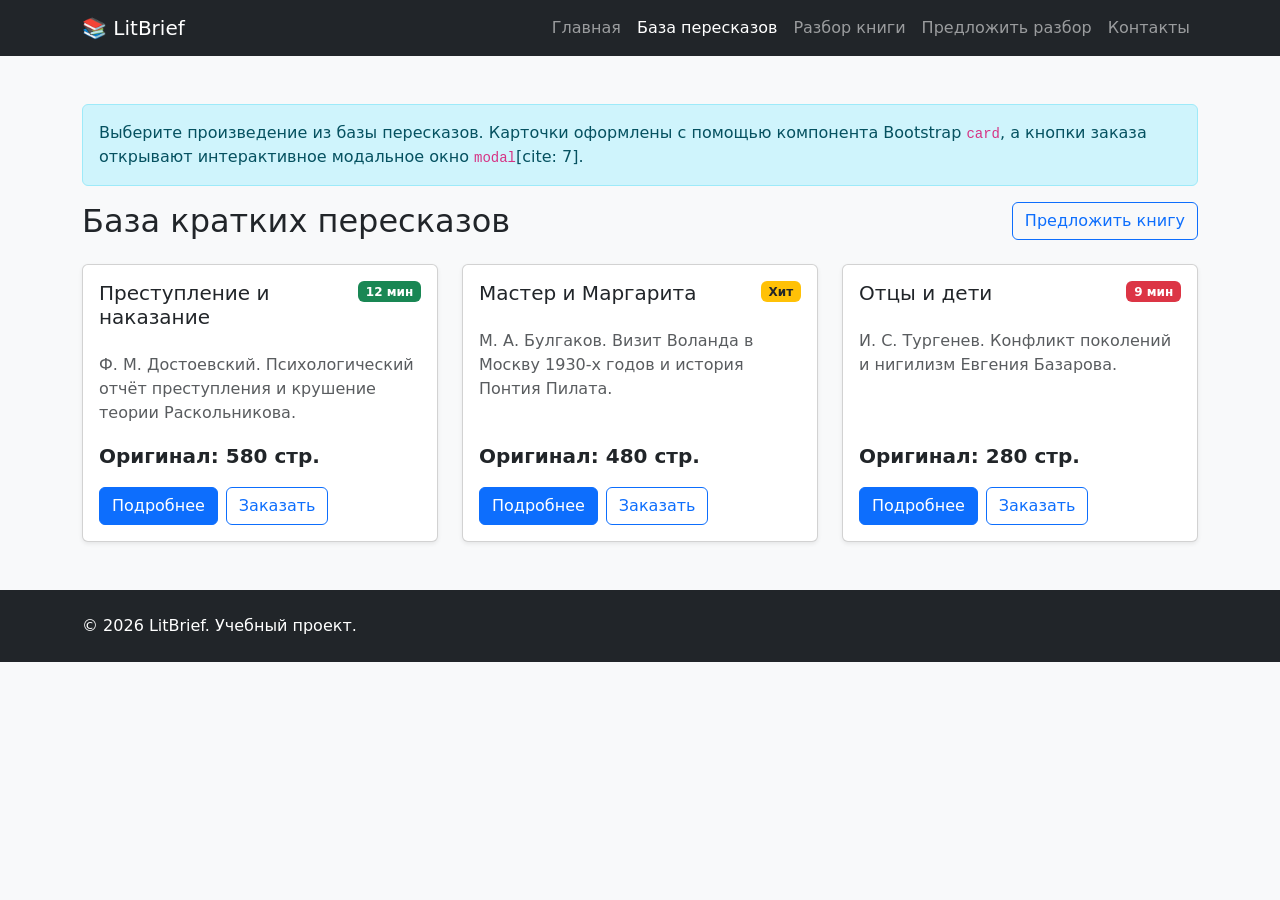
==== catalog.html @ c7c922cd "feat: add catalog modals, interactive book switcher and expand product page" ====
<!DOCTYPE html>
<html lang="ru">
<head>
  <meta charset="UTF-8">
  <meta name="viewport" content="width=device-width, initial-scale=1.0">
  <title>База пересказов — LitBrief</title>
  <link
    href="https://cdn.jsdelivr.net/npm/bootstrap@5.3.3/dist/css/bootstrap.min.css"
    rel="stylesheet"
  >
  <link rel="stylesheet" href="css/custom.css">
  <script src="js/main.js" defer></script>
</head>
<body class="bg-light">

  <!-- Единая навигация -->
  <nav class="navbar navbar-expand-lg navbar-dark bg-dark">
    <div class="container">
      <a class="navbar-brand" href="index.html">📚 LitBrief</a>
      <button
        class="navbar-toggler"
        type="button"
        data-bs-toggle="collapse"
        data-bs-target="#mainNavbar"
        aria-controls="mainNavbar"
        aria-expanded="false"
        aria-label="Переключить навигацию"
      >
        <span class="navbar-toggler-icon"></span>
      </button>
      <div class="collapse navbar-collapse" id="mainNavbar">
        <ul class="navbar-nav ms-auto">
          <li class="nav-item"><a class="nav-link" href="index.html">Главная</a></li>
          <li class="nav-item"><a class="nav-link active" aria-current="page" href="catalog.html">База пересказов</a></li>
          <li class="nav-item"><a class="nav-link" href="product.html">Разбор книги</a></li>
          <li class="nav-item"><a class="nav-link" href="order.html">Предложить разбор</a></li>
          <li class="nav-item"><a class="nav-link" href="contacts.html">Контакты</a></li>
        </ul>
      </div>
    </div>
  </nav>

  <main class="container my-5">
    <div class="alert alert-info" role="alert">
      Выберите произведение из базы пересказов. Карточки оформлены с помощью компонента Bootstrap <code>card</code>, а кнопки заказа открывают интерактивное модальное окно <code>modal</code>[cite: 7].
    </div>

    <div class="d-flex justify-content-between align-items-center mb-4">
      <h1 class="h2 mb-0">База кратких пересказов</h1>
      <a class="btn btn-outline-primary" href="order.html">Предложить книгу</a>
    </div>

    <!-- Сетка карточек каталога -->
    <div class="row g-4">
      <!-- Книга 1 -->
      <div class="col-12 col-md-6 col-lg-4">
        <div class="card h-100 shadow-sm">
          <div class="card-body d-flex flex-column">
            <div class="d-flex justify-content-between align-items-start mb-3">
              <h2 class="card-title h5">Преступление и наказание</h2>
              <span class="badge bg-success">12 мин</span>
            </div>
            <p class="card-text text-muted">
              Ф. М. Достоевский. Психологический отчёт преступления и крушение теории Раскольникова.
            </p>
            <p class="fw-bold fs-5 mt-auto">Оригинал: 580 стр.</p>
            <div class="d-flex gap-2">
              <a class="btn btn-primary" href="product.html">Подробнее</a>
              <button
                class="btn btn-outline-primary open-modal-btn"
                type="button"
                data-bs-toggle="modal"
                data-bs-target="#orderModal"
                data-book-title="Преступление и наказание"
              >
                Заказать
              </button>
            </div>
          </div>
        </div>
      </div>

      <!-- Книга 2 -->
      <div class="col-12 col-md-6 col-lg-4">
        <div class="card h-100 shadow-sm">
          <div class="card-body d-flex flex-column">
            <div class="d-flex justify-content-between align-items-start mb-3">
              <h2 class="card-title h5">Мастер и Маргарита</h2>
              <span class="badge bg-warning text-dark">Хит</span>
            </div>
            <p class="card-text text-muted">
              М. А. Булгаков. Визит Воланда в Москву 1930-х годов и история Понтия Пилата.
            </p>
            <p class="fw-bold fs-5 mt-auto">Оригинал: 480 стр.</p>
            <div class="d-flex gap-2">
              <a class="btn btn-primary" href="product.html">Подробнее</a>
              <button
                class="btn btn-outline-primary open-modal-btn"
                type="button"
                data-bs-toggle="modal"
                data-bs-target="#orderModal"
                data-book-title="Мастер и Маргарита"
              >
                Заказать
              </button>
            </div>
          </div>
        </div>
      </div>

      <!-- Книга 3 -->
      <div class="col-12 col-md-6 col-lg-4">
        <div class="card h-100 shadow-sm">
          <div class="card-body d-flex flex-column">
            <div class="d-flex justify-content-between align-items-start mb-3">
              <h2 class="card-title h5">Отцы и дети</h2>
              <span class="badge bg-danger">9 мин</span>
            </div>
            <p class="card-text text-muted">
              И. С. Тургенев. Конфликт поколений и нигилизм Евгения Базарова.
            </p>
            <p class="fw-bold fs-5 mt-auto">Оригинал: 280 стр.</p>
            <div class="d-flex gap-2">
              <a class="btn btn-primary" href="product.html">Подробнее</a>
              <button
                class="btn btn-outline-primary open-modal-btn"
                type="button"
                data-bs-toggle="modal"
                data-bs-target="#orderModal"
                data-book-title="Отцы и дети"
              >
                Заказать
              </button>
            </div>
          </div>
        </div>
      </div>
    </div>
  </main>

  <!-- Интерактивное модальное окно (Bootstrap Component: modal)[cite: 7] -->
  <div
    class="modal fade"
    id="orderModal"
    tabindex="-1"
    aria-labelledby="orderModalLabel"
    aria-hidden="true"
  >
    <div class="modal-dialog">
      <div class="modal-content">
        <div class="modal-header">
          <h2 class="modal-title h5" id="orderModalLabel">
            Быстрая заявка на разбор
          </h2>
          <button
            type="button"
            class="btn-close"
            data-bs-dismiss="modal"
            aria-label="Закрыть"
          ></button>
        </div>
        <div class="modal-body">
          <p class="text-muted">
            Оставьте данные, и мы вышлем полный аналитический конспект по книге: <strong id="modal-book-name">произведение</strong>.
          </p>
          <form>
            <div class="mb-3">
              <label for="modal-name" class="form-label">Ваше имя *</label>
              <input id="modal-name" type="text" class="form-control" required>
            </div>
            <div class="mb-3">
              <label for="modal-phone" class="form-label">Телефон *</label>
              <input id="modal-phone" type="tel" class="form-control" placeholder="+7 (...)" required>
            </div>
            <div class="form-check mb-3">
              <input id="modal-agree" class="form-check-input" type="checkbox" required>
              <label class="form-check-label" for="modal-agree">
                Согласен на обработку персональных данных
              </label>
            </div>
          </form>
        </div>
        <div class="modal-footer">
          <button type="button" class="btn btn-secondary" data-bs-dismiss="modal">
            Закрыть
          </button>
          <button type="button" class="btn btn-primary" data-bs-dismiss="modal">
            Отправить заявку
          </button>
        </div>
      </div>
    </div>
  </div>

  <footer class="bg-dark text-white py-4 mt-5">
    <div class="container">
      <p class="mb-0">&copy; 2026 LitBrief. Учебный проект.</p>
    </div>
  </footer>

  <script src="https://cdn.jsdelivr.net/npm/bootstrap@5.3.3/dist/js/bootstrap.bundle.min.js"></script>
</body>
</html>
---- css/custom.css ----
html {
  scroll-behavior: smooth;
}

body {
  min-height: 100vh;
}

.placeholder-box {
  min-height: 240px;
}

.placeholder-image {
  min-height: 320px;
}

.card-img-top {
  height: 180px;
  object-fit: cover;
}

/* Доступность (Accessibility): чёткий видимый фокус с клавиатуры */
a:focus-visible,
button:focus-visible,
input:focus-visible,
select:focus-visible,
textarea:focus-visible {
  outline: 3px solid #0d6efd !important;
  outline-offset: 2px !important;
}

/* Адаптивность для мобильных экранов (360–430px) */
@media (max-width: 575.98px) {
  .placeholder-image {
    min-height: 200px;
  }

  .card-body .d-flex.gap-2 {
    flex-direction: column;
  }

  .card-body .btn {
    width: 100%;
  }
}
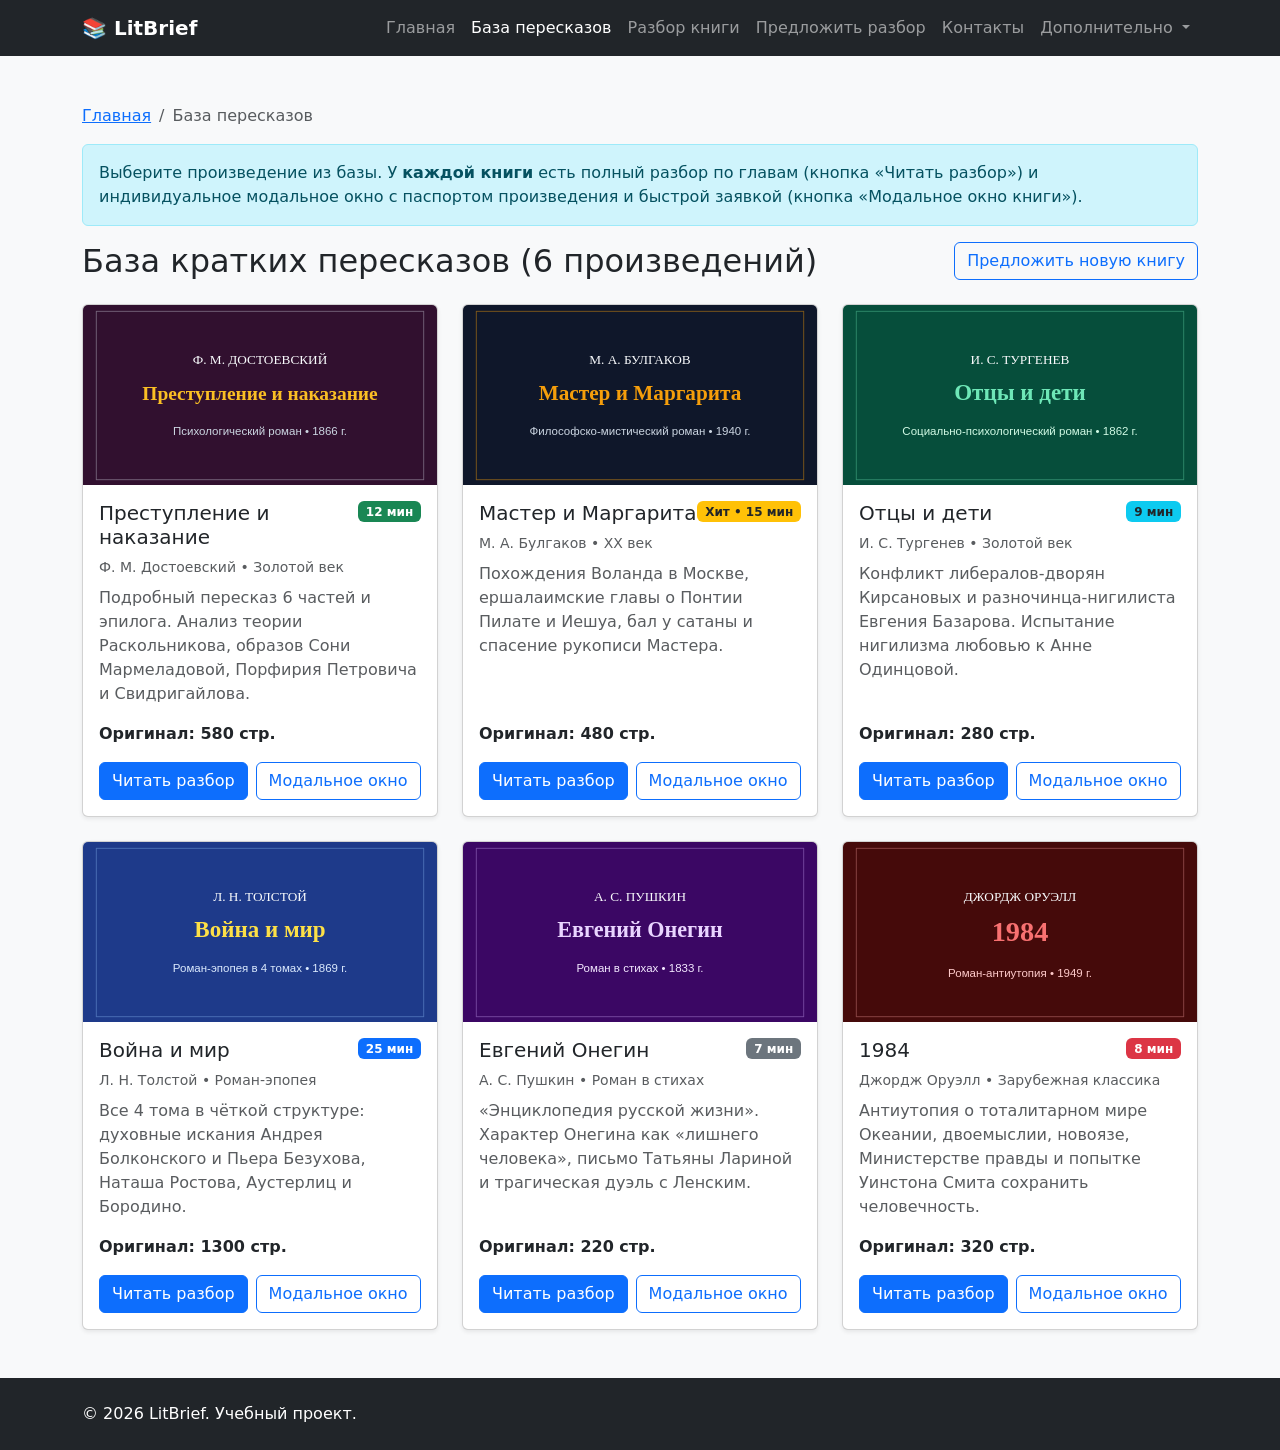
==== commit c9ed8d5e: "feat: add all 6 books, cover images, individual modals and fix GitHub Pages link" ====
--- a/catalog.html
+++ b/catalog.html
@@ -3,29 +3,19 @@
 <head>
   <meta charset="UTF-8">
   <meta name="viewport" content="width=device-width, initial-scale=1.0">
+  <meta name="description" content="Полный каталог кратких пересказов классической литературы с обложками, фильтрами и модальными окнами.">
   <title>База пересказов — LitBrief</title>
-  <link
-    href="https://cdn.jsdelivr.net/npm/bootstrap@5.3.3/dist/css/bootstrap.min.css"
-    rel="stylesheet"
-  >
+  <link href="https://cdn.jsdelivr.net/npm/bootstrap@5.3.3/dist/css/bootstrap.min.css" rel="stylesheet">
   <link rel="stylesheet" href="css/custom.css">
   <script src="js/main.js" defer></script>
 </head>
-<body class="bg-light">
+<body class="bg-light d-flex flex-column min-vh-100">
 
   <!-- Единая навигация -->
-  <nav class="navbar navbar-expand-lg navbar-dark bg-dark">
+  <nav class="navbar navbar-expand-lg navbar-dark bg-dark sticky-top" aria-label="Основная навигация">
     <div class="container">
-      <a class="navbar-brand" href="index.html">📚 LitBrief</a>
-      <button
-        class="navbar-toggler"
-        type="button"
-        data-bs-toggle="collapse"
-        data-bs-target="#mainNavbar"
-        aria-controls="mainNavbar"
-        aria-expanded="false"
-        aria-label="Переключить навигацию"
-      >
+      <a class="navbar-brand fw-bold" href="index.html">📚 LitBrief</a>
+      <button class="navbar-toggler" type="button" data-bs-toggle="collapse" data-bs-target="#mainNavbar" aria-controls="mainNavbar" aria-expanded="false" aria-label="Переключить навигацию">
         <span class="navbar-toggler-icon"></span>
       </button>
       <div class="collapse navbar-collapse" id="mainNavbar">
@@ -35,164 +25,425 @@
           <li class="nav-item"><a class="nav-link" href="product.html">Разбор книги</a></li>
           <li class="nav-item"><a class="nav-link" href="order.html">Предложить разбор</a></li>
           <li class="nav-item"><a class="nav-link" href="contacts.html">Контакты</a></li>
+          <li class="nav-item dropdown">
+            <a class="nav-link dropdown-toggle" href="#" role="button" data-bs-toggle="dropdown" aria-expanded="false">
+              Дополнительно
+            </a>
+            <ul class="dropdown-menu dropdown-menu-end">
+              <li><a class="dropdown-item" href="catalog.html">Все пересказы</a></li>
+              <li><a class="dropdown-item" href="order.html">Оформить заявку</a></li>
+              <li><a class="dropdown-item" href="index.html#popular">Популярное</a></li>
+            </ul>
+          </li>
         </ul>
       </div>
     </div>
   </nav>
 
-  <main class="container my-5">
+  <main class="container my-5 flex-grow-1">
+    <nav aria-label="Хлебные крошки">
+      <ol class="breadcrumb">
+        <li class="breadcrumb-item"><a href="index.html">Главная</a></li>
+        <li class="breadcrumb-item active" aria-current="page">База пересказов</li>
+      </ol>
+    </nav>
+
     <div class="alert alert-info" role="alert">
-      Выберите произведение из базы пересказов. Карточки оформлены с помощью компонента Bootstrap <code>card</code>, а кнопки заказа открывают интерактивное модальное окно <code>modal</code>[cite: 7].
-    </div>
-
-    <div class="d-flex justify-content-between align-items-center mb-4">
-      <h1 class="h2 mb-0">База кратких пересказов</h1>
-      <a class="btn btn-outline-primary" href="order.html">Предложить книгу</a>
-    </div>
-
-    <!-- Сетка карточек каталога -->
+      Выберите произведение из базы. У <strong>каждой книги</strong> есть полный разбор по главам (кнопка «Читать разбор») и индивидуальное модальное окно с паспортом произведения и быстрой заявкой (кнопка «Модальное окно книги»).
+    </div>
+
+    <div class="d-flex flex-wrap justify-content-between align-items-center mb-4 gap-2">
+      <h1 class="h2 mb-0">База кратких пересказов (6 произведений)</h1>
+      <a class="btn btn-outline-primary" href="order.html">Предложить новую книгу</a>
+    </div>
+
+    <!-- Сетка из 6 полностью проработанных книг -->
     <div class="row g-4">
-      <!-- Книга 1 -->
-      <div class="col-12 col-md-6 col-lg-4">
-        <div class="card h-100 shadow-sm">
-          <div class="card-body d-flex flex-column">
-            <div class="d-flex justify-content-between align-items-start mb-3">
-              <h2 class="card-title h5">Преступление и наказание</h2>
+
+      <!-- Книга 1: Достоевский -->
+      <div class="col-12 col-md-6 col-lg-4">
+        <article class="card h-100 shadow-sm">
+          <img
+            src="data:image/svg+xml;utf8,<svg xmlns='http://www.w3.org/2000/svg' width='400' height='220' viewBox='0 0 400 220'><rect width='400' height='220' fill='%2331102f'/><rect x='15' y='15' width='370' height='190' fill='none' stroke='%23e2e8f0' stroke-opacity='0.4'/><text x='200' y='75' font-family='Georgia, serif' font-size='15' fill='%23f8fafc' text-anchor='middle'>Ф. М. ДОСТОЕВСКИЙ</text><text x='200' y='115' font-family='Georgia, serif' font-size='22' font-weight='bold' fill='%23fbbf24' text-anchor='middle'>Преступление и наказание</text><text x='200' y='155' font-family='Arial, sans-serif' font-size='13' fill='%23cbd5e1' text-anchor='middle'>Психологический роман • 1866 г.</text></svg>"
+            class="card-img-top"
+            alt="Обложка Преступление и наказание"
+          >
+          <div class="card-body d-flex flex-column">
+            <div class="d-flex justify-content-between align-items-start mb-2">
+              <h2 class="card-title h5 mb-0">Преступление и наказание</h2>
               <span class="badge bg-success">12 мин</span>
             </div>
-            <p class="card-text text-muted">
-              Ф. М. Достоевский. Психологический отчёт преступления и крушение теории Раскольникова.
-            </p>
-            <p class="fw-bold fs-5 mt-auto">Оригинал: 580 стр.</p>
-            <div class="d-flex gap-2">
-              <a class="btn btn-primary" href="product.html">Подробнее</a>
-              <button
-                class="btn btn-outline-primary open-modal-btn"
-                type="button"
-                data-bs-toggle="modal"
-                data-bs-target="#orderModal"
-                data-book-title="Преступление и наказание"
-              >
-                Заказать
-              </button>
-            </div>
-          </div>
-        </div>
-      </div>
-
-      <!-- Книга 2 -->
-      <div class="col-12 col-md-6 col-lg-4">
-        <div class="card h-100 shadow-sm">
-          <div class="card-body d-flex flex-column">
-            <div class="d-flex justify-content-between align-items-start mb-3">
-              <h2 class="card-title h5">Мастер и Маргарита</h2>
-              <span class="badge bg-warning text-dark">Хит</span>
-            </div>
-            <p class="card-text text-muted">
-              М. А. Булгаков. Визит Воланда в Москву 1930-х годов и история Понтия Пилата.
-            </p>
-            <p class="fw-bold fs-5 mt-auto">Оригинал: 480 стр.</p>
-            <div class="d-flex gap-2">
-              <a class="btn btn-primary" href="product.html">Подробнее</a>
-              <button
-                class="btn btn-outline-primary open-modal-btn"
-                type="button"
-                data-bs-toggle="modal"
-                data-bs-target="#orderModal"
-                data-book-title="Мастер и Маргарита"
-              >
-                Заказать
-              </button>
-            </div>
-          </div>
-        </div>
-      </div>
-
-      <!-- Книга 3 -->
-      <div class="col-12 col-md-6 col-lg-4">
-        <div class="card h-100 shadow-sm">
-          <div class="card-body d-flex flex-column">
-            <div class="d-flex justify-content-between align-items-start mb-3">
-              <h2 class="card-title h5">Отцы и дети</h2>
-              <span class="badge bg-danger">9 мин</span>
-            </div>
-            <p class="card-text text-muted">
-              И. С. Тургенев. Конфликт поколений и нигилизм Евгения Базарова.
-            </p>
-            <p class="fw-bold fs-5 mt-auto">Оригинал: 280 стр.</p>
-            <div class="d-flex gap-2">
-              <a class="btn btn-primary" href="product.html">Подробнее</a>
-              <button
-                class="btn btn-outline-primary open-modal-btn"
-                type="button"
-                data-bs-toggle="modal"
-                data-bs-target="#orderModal"
-                data-book-title="Отцы и дети"
-              >
-                Заказать
-              </button>
-            </div>
-          </div>
-        </div>
-      </div>
+            <p class="text-muted small mb-2">Ф. М. Достоевский • Золотой век</p>
+            <p class="card-text text-muted">
+              Подробный пересказ 6 частей и эпилога. Анализ теории Раскольникова, образов Сони Мармеладовой, Порфирия Петровича и Свидригайлова.
+            </p>
+            <p class="fw-bold fs-6 mt-auto">Оригинал: 580 стр.</p>
+            <div class="d-flex gap-2">
+              <a class="btn btn-primary" href="product.html?book=dostoevsky">Читать разбор</a>
+              <button class="btn btn-outline-primary" type="button" data-bs-toggle="modal" data-bs-target="#bookModal1">
+                Модальное окно
+              </button>
+            </div>
+          </div>
+        </article>
+      </div>
+
+      <!-- Книга 2: Булгаков -->
+      <div class="col-12 col-md-6 col-lg-4">
+        <article class="card h-100 shadow-sm">
+          <img
+            src="data:image/svg+xml;utf8,<svg xmlns='http://www.w3.org/2000/svg' width='400' height='220' viewBox='0 0 400 220'><rect width='400' height='220' fill='%230f172a'/><rect x='15' y='15' width='370' height='190' fill='none' stroke='%23f59e0b' stroke-opacity='0.5'/><text x='200' y='75' font-family='Georgia, serif' font-size='15' fill='%23f8fafc' text-anchor='middle'>М. А. БУЛГАКОВ</text><text x='200' y='115' font-family='Georgia, serif' font-size='24' font-weight='bold' fill='%23f59e0b' text-anchor='middle'>Мастер и Маргарита</text><text x='200' y='155' font-family='Arial, sans-serif' font-size='13' fill='%23cbd5e1' text-anchor='middle'>Философско-мистический роман • 1940 г.</text></svg>"
+            class="card-img-top"
+            alt="Обложка Мастер и Маргарита"
+          >
+          <div class="card-body d-flex flex-column">
+            <div class="d-flex justify-content-between align-items-start mb-2">
+              <h2 class="card-title h5 mb-0">Мастер и Маргарита</h2>
+              <span class="badge bg-warning text-dark">Хит • 15 мин</span>
+            </div>
+            <p class="text-muted small mb-2">М. А. Булгаков • XX век</p>
+            <p class="card-text text-muted">
+              Похождения Воланда в Москве, ершалаимские главы о Понтии Пилате и Иешуа, бал у сатаны и спасение рукописи Мастера.
+            </p>
+            <p class="fw-bold fs-6 mt-auto">Оригинал: 480 стр.</p>
+            <div class="d-flex gap-2">
+              <a class="btn btn-primary" href="product.html?book=bulgakov">Читать разбор</a>
+              <button class="btn btn-outline-primary" type="button" data-bs-toggle="modal" data-bs-target="#bookModal2">
+                Модальное окно
+              </button>
+            </div>
+          </div>
+        </article>
+      </div>
+
+      <!-- Книга 3: Тургенев -->
+      <div class="col-12 col-md-6 col-lg-4">
+        <article class="card h-100 shadow-sm">
+          <img
+            src="data:image/svg+xml;utf8,<svg xmlns='http://www.w3.org/2000/svg' width='400' height='220' viewBox='0 0 400 220'><rect width='400' height='220' fill='%23064e3b'/><rect x='15' y='15' width='370' height='190' fill='none' stroke='%236ee7b7' stroke-opacity='0.4'/><text x='200' y='75' font-family='Georgia, serif' font-size='15' fill='%23f8fafc' text-anchor='middle'>И. С. ТУРГЕНЕВ</text><text x='200' y='115' font-family='Georgia, serif' font-size='26' font-weight='bold' fill='%236ee7b7' text-anchor='middle'>Отцы и дети</text><text x='200' y='155' font-family='Arial, sans-serif' font-size='13' fill='%23d1fae5' text-anchor='middle'>Социально-психологический роман • 1862 г.</text></svg>"
+            class="card-img-top"
+            alt="Обложка Отцы и дети"
+          >
+          <div class="card-body d-flex flex-column">
+            <div class="d-flex justify-content-between align-items-start mb-2">
+              <h2 class="card-title h5 mb-0">Отцы и дети</h2>
+              <span class="badge bg-info text-dark">9 мин</span>
+            </div>
+            <p class="text-muted small mb-2">И. С. Тургенев • Золотой век</p>
+            <p class="card-text text-muted">
+              Конфликт либералов-дворян Кирсановых и разночинца-нигилиста Евгения Базарова. Испытание нигилизма любовью к Анне Одинцовой.
+            </p>
+            <p class="fw-bold fs-6 mt-auto">Оригинал: 280 стр.</p>
+            <div class="d-flex gap-2">
+              <a class="btn btn-primary" href="product.html?book=turgenev">Читать разбор</a>
+              <button class="btn btn-outline-primary" type="button" data-bs-toggle="modal" data-bs-target="#bookModal3">
+                Модальное окно
+              </button>
+            </div>
+          </div>
+        </article>
+      </div>
+
+      <!-- Книга 4: Толстой -->
+      <div class="col-12 col-md-6 col-lg-4">
+        <article class="card h-100 shadow-sm">
+          <img
+            src="data:image/svg+xml;utf8,<svg xmlns='http://www.w3.org/2000/svg' width='400' height='220' viewBox='0 0 400 220'><rect width='400' height='220' fill='%231e3a8a'/><rect x='15' y='15' width='370' height='190' fill='none' stroke='%2393c5fd' stroke-opacity='0.4'/><text x='200' y='75' font-family='Georgia, serif' font-size='15' fill='%23f8fafc' text-anchor='middle'>Л. Н. ТОЛСТОЙ</text><text x='200' y='115' font-family='Georgia, serif' font-size='26' font-weight='bold' fill='%23fde047' text-anchor='middle'>Война и мир</text><text x='200' y='155' font-family='Arial, sans-serif' font-size='13' fill='%23dbeafe' text-anchor='middle'>Роман-эпопея в 4 томах • 1869 г.</text></svg>"
+            class="card-img-top"
+            alt="Обложка Война и мир"
+          >
+          <div class="card-body d-flex flex-column">
+            <div class="d-flex justify-content-between align-items-start mb-2">
+              <h2 class="card-title h5 mb-0">Война и мир</h2>
+              <span class="badge bg-primary">25 мин</span>
+            </div>
+            <p class="text-muted small mb-2">Л. Н. Толстой • Роман-эпопея</p>
+            <p class="card-text text-muted">
+              Все 4 тома в чёткой структуре: духовные искания Андрея Болконского и Пьера Безухова, Наташа Ростова, Аустерлиц и Бородино.
+            </p>
+            <p class="fw-bold fs-6 mt-auto">Оригинал: 1300 стр.</p>
+            <div class="d-flex gap-2">
+              <a class="btn btn-primary" href="product.html?book=tolstoy">Читать разбор</a>
+              <button class="btn btn-outline-primary" type="button" data-bs-toggle="modal" data-bs-target="#bookModal4">
+                Модальное окно
+              </button>
+            </div>
+          </div>
+        </article>
+      </div>
+
+      <!-- Книга 5: Пушкин -->
+      <div class="col-12 col-md-6 col-lg-4">
+        <article class="card h-100 shadow-sm">
+          <img
+            src="data:image/svg+xml;utf8,<svg xmlns='http://www.w3.org/2000/svg' width='400' height='220' viewBox='0 0 400 220'><rect width='400' height='220' fill='%233b0764'/><rect x='15' y='15' width='370' height='190' fill='none' stroke='%23d8b4fe' stroke-opacity='0.4'/><text x='200' y='75' font-family='Georgia, serif' font-size='15' fill='%23f8fafc' text-anchor='middle'>А. С. ПУШКИН</text><text x='200' y='115' font-family='Georgia, serif' font-size='25' font-weight='bold' fill='%23e9d5ff' text-anchor='middle'>Евгений Онегин</text><text x='200' y='155' font-family='Arial, sans-serif' font-size='13' fill='%23f3e8ff' text-anchor='middle'>Роман в стихах • 1833 г.</text></svg>"
+            class="card-img-top"
+            alt="Обложка Евгений Онегин"
+          >
+          <div class="card-body d-flex flex-column">
+            <div class="d-flex justify-content-between align-items-start mb-2">
+              <h2 class="card-title h5 mb-0">Евгений Онегин</h2>
+              <span class="badge bg-secondary">7 мин</span>
+            </div>
+            <p class="text-muted small mb-2">А. С. Пушкин • Роман в стихах</p>
+            <p class="card-text text-muted">
+              «Энциклопедия русской жизни». Характер Онегина как «лишнего человека», письмо Татьяны Лариной и трагическая дуэль с Ленским.
+            </p>
+            <p class="fw-bold fs-6 mt-auto">Оригинал: 220 стр.</p>
+            <div class="d-flex gap-2">
+              <a class="btn btn-primary" href="product.html?book=pushkin">Читать разбор</a>
+              <button class="btn btn-outline-primary" type="button" data-bs-toggle="modal" data-bs-target="#bookModal5">
+                Модальное окно
+              </button>
+            </div>
+          </div>
+        </article>
+      </div>
+
+      <!-- Книга 6: Оруэлл -->
+      <div class="col-12 col-md-6 col-lg-4">
+        <article class="card h-100 shadow-sm">
+          <img
+            src="data:image/svg+xml;utf8,<svg xmlns='http://www.w3.org/2000/svg' width='400' height='220' viewBox='0 0 400 220'><rect width='400' height='220' fill='%23450a0a'/><rect x='15' y='15' width='370' height='190' fill='none' stroke='%23fca5a5' stroke-opacity='0.4'/><text x='200' y='75' font-family='Georgia, serif' font-size='15' fill='%23f8fafc' text-anchor='middle'>ДЖОРДЖ ОРУЭЛЛ</text><text x='200' y='120' font-family='Georgia, serif' font-size='32' font-weight='bold' fill='%23f87171' text-anchor='middle'>1984</text><text x='200' y='160' font-family='Arial, sans-serif' font-size='13' fill='%23fecaca' text-anchor='middle'>Роман-антиутопия • 1949 г.</text></svg>"
+            class="card-img-top"
+            alt="Обложка 1984"
+          >
+          <div class="card-body d-flex flex-column">
+            <div class="d-flex justify-content-between align-items-start mb-2">
+              <h2 class="card-title h5 mb-0">1984</h2>
+              <span class="badge bg-danger">8 мин</span>
+            </div>
+            <p class="text-muted small mb-2">Джордж Оруэлл • Зарубежная классика</p>
+            <p class="card-text text-muted">
+              Антиутопия о тоталитарном мире Океании, двоемыслии, новоязе, Министерстве правды и попытке Уинстона Смита сохранить человечность.
+            </p>
+            <p class="fw-bold fs-6 mt-auto">Оригинал: 320 стр.</p>
+            <div class="d-flex gap-2">
+              <a class="btn btn-primary" href="product.html?book=orwell">Читать разбор</a>
+              <button class="btn btn-outline-primary" type="button" data-bs-toggle="modal" data-bs-target="#bookModal6">
+                Модальное окно
+              </button>
+            </div>
+          </div>
+        </article>
+      </div>
+
     </div>
   </main>
 
-  <!-- Интерактивное модальное окно (Bootstrap Component: modal)[cite: 7] -->
-  <div
-    class="modal fade"
-    id="orderModal"
-    tabindex="-1"
-    aria-labelledby="orderModalLabel"
-    aria-hidden="true"
-  >
-    <div class="modal-dialog">
-      <div class="modal-content">
-        <div class="modal-header">
-          <h2 class="modal-title h5" id="orderModalLabel">
-            Быстрая заявка на разбор
-          </h2>
-          <button
-            type="button"
-            class="btn-close"
-            data-bs-dismiss="modal"
-            aria-label="Закрыть"
-          ></button>
-        </div>
-        <div class="modal-body">
-          <p class="text-muted">
-            Оставьте данные, и мы вышлем полный аналитический конспект по книге: <strong id="modal-book-name">произведение</strong>.
-          </p>
-          <form>
-            <div class="mb-3">
-              <label for="modal-name" class="form-label">Ваше имя *</label>
-              <input id="modal-name" type="text" class="form-control" required>
-            </div>
-            <div class="mb-3">
-              <label for="modal-phone" class="form-label">Телефон *</label>
-              <input id="modal-phone" type="tel" class="form-control" placeholder="+7 (...)" required>
-            </div>
-            <div class="form-check mb-3">
-              <input id="modal-agree" class="form-check-input" type="checkbox" required>
-              <label class="form-check-label" for="modal-agree">
-                Согласен на обработку персональных данных
-              </label>
-            </div>
-          </form>
-        </div>
-        <div class="modal-footer">
-          <button type="button" class="btn btn-secondary" data-bs-dismiss="modal">
-            Закрыть
-          </button>
-          <button type="button" class="btn btn-primary" data-bs-dismiss="modal">
-            Отправить заявку
-          </button>
-        </div>
-      </div>
-    </div>
-  </div>
-
-  <footer class="bg-dark text-white py-4 mt-5">
+  <!-- ИНДИВИДУАЛЬНЫЕ МОДАЛЬНЫЕ ОКНА ДЛЯ КАЖДОЙ ИЗ 6 КНИГ -->
+
+  <!-- Модальное окно Книги 1: Преступление и наказание -->
+  <div class="modal fade" id="bookModal1" tabindex="-1" aria-labelledby="bookModal1Label" aria-hidden="true">
+    <div class="modal-dialog modal-lg">
+      <div class="modal-content">
+        <div class="modal-header bg-dark text-white">
+          <h2 class="modal-title h5" id="bookModal1Label">📕 Преступление и наказание — Модальная карточка книги</h2>
+          <button type="button" class="btn-close btn-close-white" data-bs-dismiss="modal" aria-label="Закрыть"></button>
+        </div>
+        <div class="modal-body">
+          <p><strong>Автор:</strong> Ф. М. Достоевский (1866 г.) | <strong>Время чтения брифа:</strong> 12 минут</p>
+          <p><strong>Сюжет и проблематика:</strong> Бывший студент Родион Раскольников совершает двойное убийство ради проверки собственной теории о «праве сильной личности». Роман раскрывает нравственные муки героя и путь к воскресению души через покаяние и христианскую любовь Сони Мармеладовой.</p>
+          <hr>
+          <form class="modal-quick-order">
+            <h3 class="h6 fw-bold">Быстрая заявка на PDF-шпаргалку по роману «Преступление и наказание»:</h3>
+            <div class="row g-2 mt-1">
+              <div class="col-12 col-md-5">
+                <input type="text" class="form-control" placeholder="Ваше имя *" required>
+              </div>
+              <div class="col-12 col-md-5">
+                <input type="email" class="form-control" placeholder="Ваш E-mail *" required>
+              </div>
+              <div class="col-12 col-md-2">
+                <button type="submit" class="btn btn-success w-100">Получить</button>
+              </div>
+            </div>
+          </form>
+        </div>
+        <div class="modal-footer">
+          <a href="product.html?book=dostoevsky" class="btn btn-primary">Перейти на страницу полного разбора</a>
+          <button type="button" class="btn btn-secondary" data-bs-dismiss="modal">Закрыть</button>
+        </div>
+      </div>
+    </div>
+  </div>
+
+  <!-- Модальное окно Книги 2: Мастер и Маргарита -->
+  <div class="modal fade" id="bookModal2" tabindex="-1" aria-labelledby="bookModal2Label" aria-hidden="true">
+    <div class="modal-dialog modal-lg">
+      <div class="modal-content">
+        <div class="modal-header bg-dark text-white">
+          <h2 class="modal-title h5" id="bookModal2Label">📘 Мастер и Маргарита — Модальная карточка книги</h2>
+          <button type="button" class="btn-close btn-close-white" data-bs-dismiss="modal" aria-label="Закрыть"></button>
+        </div>
+        <div class="modal-body">
+          <p><strong>Автор:</strong> М. А. Булгаков (1940 г.) | <strong>Время чтения брифа:</strong> 15 минут</p>
+          <p><strong>Сюжет и проблематика:</strong> Переплетение трёх миров: сатирического изображения Москвы 1930-х годов во время визита Воланда, трагической истории Понтия Пилата и Иешуа Га-Ноцри в древнем Ершалаиме и истории самоотверженной любви Мастера и Маргариты.</p>
+          <hr>
+          <form class="modal-quick-order">
+            <h3 class="h6 fw-bold">Быстрая заявка на PDF-шпаргалку по роману «Мастер и Маргарита»:</h3>
+            <div class="row g-2 mt-1">
+              <div class="col-12 col-md-5">
+                <input type="text" class="form-control" placeholder="Ваше имя *" required>
+              </div>
+              <div class="col-12 col-md-5">
+                <input type="email" class="form-control" placeholder="Ваш E-mail *" required>
+              </div>
+              <div class="col-12 col-md-2">
+                <button type="submit" class="btn btn-success w-100">Получить</button>
+              </div>
+            </div>
+          </form>
+        </div>
+        <div class="modal-footer">
+          <a href="product.html?book=bulgakov" class="btn btn-primary">Перейти на страницу полного разбора</a>
+          <button type="button" class="btn btn-secondary" data-bs-dismiss="modal">Закрыть</button>
+        </div>
+      </div>
+    </div>
+  </div>
+
+  <!-- Модальное окно Книги 3: Отцы и дети -->
+  <div class="modal fade" id="bookModal3" tabindex="-1" aria-labelledby="bookModal3Label" aria-hidden="true">
+    <div class="modal-dialog modal-lg">
+      <div class="modal-content">
+        <div class="modal-header bg-dark text-white">
+          <h2 class="modal-title h5" id="bookModal3Label">📗 Отцы и дети — Модальная карточка книги</h2>
+          <button type="button" class="btn-close btn-close-white" data-bs-dismiss="modal" aria-label="Закрыть"></button>
+        </div>
+        <div class="modal-body">
+          <p><strong>Автор:</strong> И. С. Тургенев (1862 г.) | <strong>Время чтения брифа:</strong> 9 минут</p>
+          <p><strong>Сюжет и проблематика:</strong> Молодой врач-нигилист Евгений Базаров гостит в имении Кирсановых, вступая в ожесточённый идейный спор с аристократом Павлом Петровичем. Отрицавший любовь и искусство Базаров сам неожиданно влюбляется в Анну Одинцову.</p>
+          <hr>
+          <form class="modal-quick-order">
+            <h3 class="h6 fw-bold">Быстрая заявка на PDF-шпаргалку по роману «Отцы и дети»:</h3>
+            <div class="row g-2 mt-1">
+              <div class="col-12 col-md-5">
+                <input type="text" class="form-control" placeholder="Ваше имя *" required>
+              </div>
+              <div class="col-12 col-md-5">
+                <input type="email" class="form-control" placeholder="Ваш E-mail *" required>
+              </div>
+              <div class="col-12 col-md-2">
+                <button type="submit" class="btn btn-success w-100">Получить</button>
+              </div>
+            </div>
+          </form>
+        </div>
+        <div class="modal-footer">
+          <a href="product.html?book=turgenev" class="btn btn-primary">Перейти на страницу полного разбора</a>
+          <button type="button" class="btn btn-secondary" data-bs-dismiss="modal">Закрыть</button>
+        </div>
+      </div>
+    </div>
+  </div>
+
+  <!-- Модальное окно Книги 4: Война и мир -->
+  <div class="modal fade" id="bookModal4" tabindex="-1" aria-labelledby="bookModal4Label" aria-hidden="true">
+    <div class="modal-dialog modal-lg">
+      <div class="modal-content">
+        <div class="modal-header bg-dark text-white">
+          <h2 class="modal-title h5" id="bookModal4Label">📙 Война и мир — Модальная карточка книги</h2>
+          <button type="button" class="btn-close btn-close-white" data-bs-dismiss="modal" aria-label="Закрыть"></button>
+        </div>
+        <div class="modal-body">
+          <p><strong>Автор:</strong> Л. Н. Толстой (1869 г.) | <strong>Время чтения брифа:</strong> 25 минут</p>
+          <p><strong>Сюжет и проблематика:</strong> Масштабная панорама жизни русского общества в эпоху наполеоновских войн 1805–1812 годов. Судьбы семей Ростовых, Болконских и Курагиных, нравственные искания Пьера Безухова и князя Андрея, патриотическое единство народа.</p>
+          <hr>
+          <form class="modal-quick-order">
+            <h3 class="h6 fw-bold">Быстрая заявка на PDF-шпаргалку по эпопее «Война и мир»:</h3>
+            <div class="row g-2 mt-1">
+              <div class="col-12 col-md-5">
+                <input type="text" class="form-control" placeholder="Ваше имя *" required>
+              </div>
+              <div class="col-12 col-md-5">
+                <input type="email" class="form-control" placeholder="Ваш E-mail *" required>
+              </div>
+              <div class="col-12 col-md-2">
+                <button type="submit" class="btn btn-success w-100">Получить</button>
+              </div>
+            </div>
+          </form>
+        </div>
+        <div class="modal-footer">
+          <a href="product.html?book=tolstoy" class="btn btn-primary">Перейти на страницу полного разбора</a>
+          <button type="button" class="btn btn-secondary" data-bs-dismiss="modal">Закрыть</button>
+        </div>
+      </div>
+    </div>
+  </div>
+
+  <!-- Модальное окно Книги 5: Евгений Онегин -->
+  <div class="modal fade" id="bookModal5" tabindex="-1" aria-labelledby="bookModal5Label" aria-hidden="true">
+    <div class="modal-dialog modal-lg">
+      <div class="modal-content">
+        <div class="modal-header bg-dark text-white">
+          <h2 class="modal-title h5" id="bookModal5Label">📓 Евгений Онегин — Модальная карточка книги</h2>
+          <button type="button" class="btn-close btn-close-white" data-bs-dismiss="modal" aria-label="Закрыть"></button>
+        </div>
+        <div class="modal-body">
+          <p><strong>Автор:</strong> А. С. Пушкин (1833 г.) | <strong>Время чтения брифа:</strong> 7 минут</p>
+          <p><strong>Сюжет и проблематика:</strong> Пресыщенный светской жизнью петербургский денди Евгений Онегин уезжает в деревню, где отвергает искреннюю любовь Татьяны Лариной и убивает на дуэли своего друга Владимира Ленского. Спустя годы Онегин влюбляется в Татьяну-княгиню, но она остаётся верна долгу.</p>
+          <hr>
+          <form class="modal-quick-order">
+            <h3 class="h6 fw-bold">Быстрая заявка на PDF-шпаргалку по роману «Евгений Онегин»:</h3>
+            <div class="row g-2 mt-1">
+              <div class="col-12 col-md-5">
+                <input type="text" class="form-control" placeholder="Ваше имя *" required>
+              </div>
+              <div class="col-12 col-md-5">
+                <input type="email" class="form-control" placeholder="Ваш E-mail *" required>
+              </div>
+              <div class="col-12 col-md-2">
+                <button type="submit" class="btn btn-success w-100">Получить</button>
+              </div>
+            </div>
+          </form>
+        </div>
+        <div class="modal-footer">
+          <a href="product.html?book=pushkin" class="btn btn-primary">Перейти на страницу полного разбора</a>
+          <button type="button" class="btn btn-secondary" data-bs-dismiss="modal">Закрыть</button>
+        </div>
+      </div>
+    </div>
+  </div>
+
+  <!-- Модальное окно Книги 6: 1984 -->
+  <div class="modal fade" id="bookModal6" tabindex="-1" aria-labelledby="bookModal6Label" aria-hidden="true">
+    <div class="modal-dialog modal-lg">
+      <div class="modal-content">
+        <div class="modal-header bg-dark text-white">
+          <h2 class="modal-title h5" id="bookModal6Label">📕 1984 — Модальная карточка книги</h2>
+          <button type="button" class="btn-close btn-close-white" data-bs-dismiss="modal" aria-label="Закрыть"></button>
+        </div>
+        <div class="modal-body">
+          <p><strong>Автор:</strong> Джордж Оруэлл (1949 г.) | <strong>Время чтения брифа:</strong> 8 минут</p>
+          <p><strong>Сюжет и проблематика:</strong> Классическая антиутопия о тоталитарном обществе, где партия контролирует не только поступки, но и мысли людей с помощью Полиции мыслей и фальсификации истории. История тайного романа и духовного поражения Уинстона Смита в Комнате 101.</p>
+          <hr>
+          <form class="modal-quick-order">
+            <h3 class="h6 fw-bold">Быстрая заявка на PDF-шпаргалку по роману «1984»:</h3>
+            <div class="row g-2 mt-1">
+              <div class="col-12 col-md-5">
+                <input type="text" class="form-control" placeholder="Ваше имя *" required>
+              </div>
+              <div class="col-12 col-md-5">
+                <input type="email" class="form-control" placeholder="Ваш E-mail *" required>
+              </div>
+              <div class="col-12 col-md-2">
+                <button type="submit" class="btn btn-success w-100">Получить</button>
+              </div>
+            </div>
+          </form>
+        </div>
+        <div class="modal-footer">
+          <a href="product.html?book=orwell" class="btn btn-primary">Перейти на страницу полного разбора</a>
+          <button type="button" class="btn btn-secondary" data-bs-dismiss="modal">Закрыть</button>
+        </div>
+      </div>
+    </div>
+  </div>
+
+  <footer class="bg-dark text-white py-4 mt-auto">
     <div class="container">
       <p class="mb-0">&copy; 2026 LitBrief. Учебный проект.</p>
     </div>
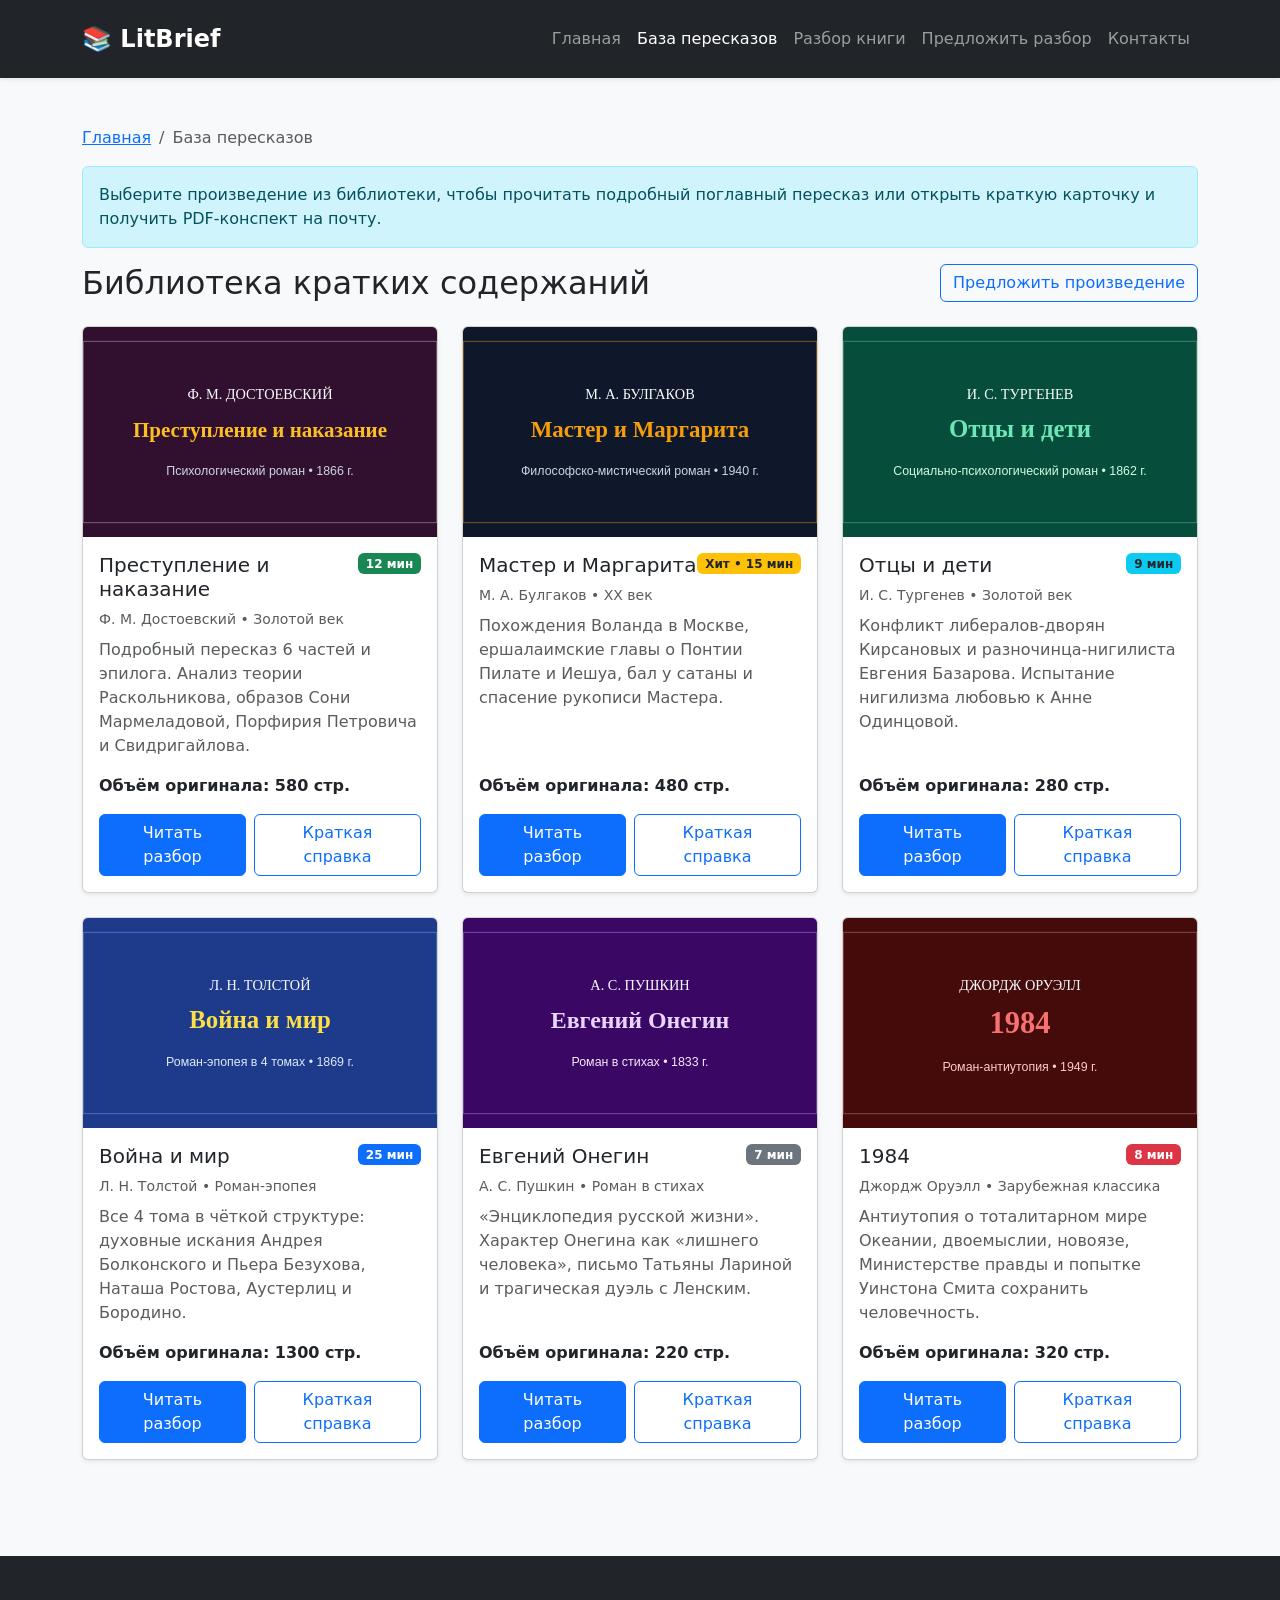
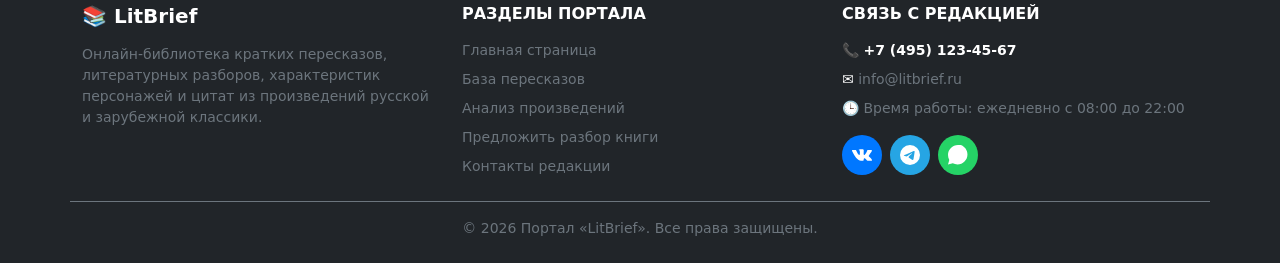
==== commit 21d77bec: "fix: update layout, footer, contacts and remove study mentions" ====
--- a/catalog.html
+++ b/catalog.html
@@ -3,44 +3,36 @@
 <head>
   <meta charset="UTF-8">
   <meta name="viewport" content="width=device-width, initial-scale=1.0">
-  <meta name="description" content="Полный каталог кратких пересказов классической литературы с обложками, фильтрами и модальными окнами.">
+  <meta name="description" content="Полный каталог кратких пересказов классической литературы с анализом сюжета и героев.">
   <title>База пересказов — LitBrief</title>
   <link href="https://cdn.jsdelivr.net/npm/bootstrap@5.3.3/dist/css/bootstrap.min.css" rel="stylesheet">
   <link rel="stylesheet" href="css/custom.css">
   <script src="js/main.js" defer></script>
 </head>
-<body class="bg-light d-flex flex-column min-vh-100">
-
-  <!-- Единая навигация -->
-  <nav class="navbar navbar-expand-lg navbar-dark bg-dark sticky-top" aria-label="Основная навигация">
-    <div class="container">
-      <a class="navbar-brand fw-bold" href="index.html">📚 LitBrief</a>
-      <button class="navbar-toggler" type="button" data-bs-toggle="collapse" data-bs-target="#mainNavbar" aria-controls="mainNavbar" aria-expanded="false" aria-label="Переключить навигацию">
-        <span class="navbar-toggler-icon"></span>
-      </button>
-      <div class="collapse navbar-collapse" id="mainNavbar">
-        <ul class="navbar-nav ms-auto">
-          <li class="nav-item"><a class="nav-link" href="index.html">Главная</a></li>
-          <li class="nav-item"><a class="nav-link active" aria-current="page" href="catalog.html">База пересказов</a></li>
-          <li class="nav-item"><a class="nav-link" href="product.html">Разбор книги</a></li>
-          <li class="nav-item"><a class="nav-link" href="order.html">Предложить разбор</a></li>
-          <li class="nav-item"><a class="nav-link" href="contacts.html">Контакты</a></li>
-          <li class="nav-item dropdown">
-            <a class="nav-link dropdown-toggle" href="#" role="button" data-bs-toggle="dropdown" aria-expanded="false">
-              Дополнительно
-            </a>
-            <ul class="dropdown-menu dropdown-menu-end">
-              <li><a class="dropdown-item" href="catalog.html">Все пересказы</a></li>
-              <li><a class="dropdown-item" href="order.html">Оформить заявку</a></li>
-              <li><a class="dropdown-item" href="index.html#popular">Популярное</a></li>
-            </ul>
-          </li>
-        </ul>
-      </div>
-    </div>
-  </nav>
-
-  <main class="container my-5 flex-grow-1">
+<body class="bg-light">
+
+  <!-- Закреплённая шапка сайта -->
+  <header class="site-header shadow-sm">
+    <nav class="navbar navbar-expand-lg navbar-dark bg-dark py-3" aria-label="Основная навигация">
+      <div class="container">
+        <a class="navbar-brand fw-bold fs-4" href="index.html">📚 LitBrief</a>
+        <button class="navbar-toggler" type="button" data-bs-toggle="collapse" data-bs-target="#mainNavbar" aria-controls="mainNavbar" aria-expanded="false" aria-label="Переключить навигацию">
+          <span class="navbar-toggler-icon"></span>
+        </button>
+        <div class="collapse navbar-collapse" id="mainNavbar">
+          <ul class="navbar-nav ms-auto align-items-lg-center">
+            <li class="nav-item"><a class="nav-link" href="index.html">Главная</a></li>
+            <li class="nav-item"><a class="nav-link active" aria-current="page" href="catalog.html">База пересказов</a></li>
+            <li class="nav-item"><a class="nav-link" href="product.html">Разбор книги</a></li>
+            <li class="nav-item"><a class="nav-link" href="order.html">Предложить разбор</a></li>
+            <li class="nav-item"><a class="nav-link" href="contacts.html">Контакты</a></li>
+          </ul>
+        </div>
+      </div>
+    </nav>
+  </header>
+
+  <main class="container my-5">
     <nav aria-label="Хлебные крошки">
       <ol class="breadcrumb">
         <li class="breadcrumb-item"><a href="index.html">Главная</a></li>
@@ -49,18 +41,16 @@
     </nav>
 
     <div class="alert alert-info" role="alert">
-      Выберите произведение из базы. У <strong>каждой книги</strong> есть полный разбор по главам (кнопка «Читать разбор») и индивидуальное модальное окно с паспортом произведения и быстрой заявкой (кнопка «Модальное окно книги»).
+      Выберите произведение из библиотеки, чтобы прочитать подробный поглавный пересказ или открыть краткую карточку и получить PDF-конспект на почту.
     </div>
 
     <div class="d-flex flex-wrap justify-content-between align-items-center mb-4 gap-2">
-      <h1 class="h2 mb-0">База кратких пересказов (6 произведений)</h1>
-      <a class="btn btn-outline-primary" href="order.html">Предложить новую книгу</a>
-    </div>
-
-    <!-- Сетка из 6 полностью проработанных книг -->
+      <h1 class="h2 mb-0">Библиотека кратких содержаний</h1>
+      <a class="btn btn-outline-primary" href="order.html">Предложить произведение</a>
+    </div>
+
     <div class="row g-4">
-
-      <!-- Книга 1: Достоевский -->
+      <!-- Книга 1 -->
       <div class="col-12 col-md-6 col-lg-4">
         <article class="card h-100 shadow-sm">
           <img
@@ -77,18 +67,18 @@
             <p class="card-text text-muted">
               Подробный пересказ 6 частей и эпилога. Анализ теории Раскольникова, образов Сони Мармеладовой, Порфирия Петровича и Свидригайлова.
             </p>
-            <p class="fw-bold fs-6 mt-auto">Оригинал: 580 стр.</p>
+            <p class="fw-bold fs-6 mt-auto">Объём оригинала: 580 стр.</p>
             <div class="d-flex gap-2">
               <a class="btn btn-primary" href="product.html?book=dostoevsky">Читать разбор</a>
               <button class="btn btn-outline-primary" type="button" data-bs-toggle="modal" data-bs-target="#bookModal1">
-                Модальное окно
-              </button>
-            </div>
-          </div>
-        </article>
-      </div>
-
-      <!-- Книга 2: Булгаков -->
+                Краткая справка
+              </button>
+            </div>
+          </div>
+        </article>
+      </div>
+
+      <!-- Книга 2 -->
       <div class="col-12 col-md-6 col-lg-4">
         <article class="card h-100 shadow-sm">
           <img
@@ -105,18 +95,18 @@
             <p class="card-text text-muted">
               Похождения Воланда в Москве, ершалаимские главы о Понтии Пилате и Иешуа, бал у сатаны и спасение рукописи Мастера.
             </p>
-            <p class="fw-bold fs-6 mt-auto">Оригинал: 480 стр.</p>
+            <p class="fw-bold fs-6 mt-auto">Объём оригинала: 480 стр.</p>
             <div class="d-flex gap-2">
               <a class="btn btn-primary" href="product.html?book=bulgakov">Читать разбор</a>
               <button class="btn btn-outline-primary" type="button" data-bs-toggle="modal" data-bs-target="#bookModal2">
-                Модальное окно
-              </button>
-            </div>
-          </div>
-        </article>
-      </div>
-
-      <!-- Книга 3: Тургенев -->
+                Краткая справка
+              </button>
+            </div>
+          </div>
+        </article>
+      </div>
+
+      <!-- Книга 3 -->
       <div class="col-12 col-md-6 col-lg-4">
         <article class="card h-100 shadow-sm">
           <img
@@ -133,18 +123,18 @@
             <p class="card-text text-muted">
               Конфликт либералов-дворян Кирсановых и разночинца-нигилиста Евгения Базарова. Испытание нигилизма любовью к Анне Одинцовой.
             </p>
-            <p class="fw-bold fs-6 mt-auto">Оригинал: 280 стр.</p>
+            <p class="fw-bold fs-6 mt-auto">Объём оригинала: 280 стр.</p>
             <div class="d-flex gap-2">
               <a class="btn btn-primary" href="product.html?book=turgenev">Читать разбор</a>
               <button class="btn btn-outline-primary" type="button" data-bs-toggle="modal" data-bs-target="#bookModal3">
-                Модальное окно
-              </button>
-            </div>
-          </div>
-        </article>
-      </div>
-
-      <!-- Книга 4: Толстой -->
+                Краткая справка
+              </button>
+            </div>
+          </div>
+        </article>
+      </div>
+
+      <!-- Книга 4 -->
       <div class="col-12 col-md-6 col-lg-4">
         <article class="card h-100 shadow-sm">
           <img
@@ -161,18 +151,18 @@
             <p class="card-text text-muted">
               Все 4 тома в чёткой структуре: духовные искания Андрея Болконского и Пьера Безухова, Наташа Ростова, Аустерлиц и Бородино.
             </p>
-            <p class="fw-bold fs-6 mt-auto">Оригинал: 1300 стр.</p>
+            <p class="fw-bold fs-6 mt-auto">Объём оригинала: 1300 стр.</p>
             <div class="d-flex gap-2">
               <a class="btn btn-primary" href="product.html?book=tolstoy">Читать разбор</a>
               <button class="btn btn-outline-primary" type="button" data-bs-toggle="modal" data-bs-target="#bookModal4">
-                Модальное окно
-              </button>
-            </div>
-          </div>
-        </article>
-      </div>
-
-      <!-- Книга 5: Пушкин -->
+                Краткая справка
+              </button>
+            </div>
+          </div>
+        </article>
+      </div>
+
+      <!-- Книга 5 -->
       <div class="col-12 col-md-6 col-lg-4">
         <article class="card h-100 shadow-sm">
           <img
@@ -189,18 +179,18 @@
             <p class="card-text text-muted">
               «Энциклопедия русской жизни». Характер Онегина как «лишнего человека», письмо Татьяны Лариной и трагическая дуэль с Ленским.
             </p>
-            <p class="fw-bold fs-6 mt-auto">Оригинал: 220 стр.</p>
+            <p class="fw-bold fs-6 mt-auto">Объём оригинала: 220 стр.</p>
             <div class="d-flex gap-2">
               <a class="btn btn-primary" href="product.html?book=pushkin">Читать разбор</a>
               <button class="btn btn-outline-primary" type="button" data-bs-toggle="modal" data-bs-target="#bookModal5">
-                Модальное окно
-              </button>
-            </div>
-          </div>
-        </article>
-      </div>
-
-      <!-- Книга 6: Оруэлл -->
+                Краткая справка
+              </button>
+            </div>
+          </div>
+        </article>
+      </div>
+
+      <!-- Книга 6 -->
       <div class="col-12 col-md-6 col-lg-4">
         <article class="card h-100 shadow-sm">
           <img
@@ -217,235 +207,235 @@
             <p class="card-text text-muted">
               Антиутопия о тоталитарном мире Океании, двоемыслии, новоязе, Министерстве правды и попытке Уинстона Смита сохранить человечность.
             </p>
-            <p class="fw-bold fs-6 mt-auto">Оригинал: 320 стр.</p>
+            <p class="fw-bold fs-6 mt-auto">Объём оригинала: 320 стр.</p>
             <div class="d-flex gap-2">
               <a class="btn btn-primary" href="product.html?book=orwell">Читать разбор</a>
               <button class="btn btn-outline-primary" type="button" data-bs-toggle="modal" data-bs-target="#bookModal6">
-                Модальное окно
-              </button>
-            </div>
-          </div>
-        </article>
-      </div>
-
+                Краткая справка
+              </button>
+            </div>
+          </div>
+        </article>
+      </div>
     </div>
   </main>
 
-  <!-- ИНДИВИДУАЛЬНЫЕ МОДАЛЬНЫЕ ОКНА ДЛЯ КАЖДОЙ ИЗ 6 КНИГ -->
-
-  <!-- Модальное окно Книги 1: Преступление и наказание -->
+  <!-- Всплывающие карточки для всех 6 книг -->
   <div class="modal fade" id="bookModal1" tabindex="-1" aria-labelledby="bookModal1Label" aria-hidden="true">
     <div class="modal-dialog modal-lg">
       <div class="modal-content">
         <div class="modal-header bg-dark text-white">
-          <h2 class="modal-title h5" id="bookModal1Label">📕 Преступление и наказание — Модальная карточка книги</h2>
-          <button type="button" class="btn-close btn-close-white" data-bs-dismiss="modal" aria-label="Закрыть"></button>
-        </div>
-        <div class="modal-body">
-          <p><strong>Автор:</strong> Ф. М. Достоевский (1866 г.) | <strong>Время чтения брифа:</strong> 12 минут</p>
-          <p><strong>Сюжет и проблематика:</strong> Бывший студент Родион Раскольников совершает двойное убийство ради проверки собственной теории о «праве сильной личности». Роман раскрывает нравственные муки героя и путь к воскресению души через покаяние и христианскую любовь Сони Мармеладовой.</p>
-          <hr>
-          <form class="modal-quick-order">
-            <h3 class="h6 fw-bold">Быстрая заявка на PDF-шпаргалку по роману «Преступление и наказание»:</h3>
-            <div class="row g-2 mt-1">
-              <div class="col-12 col-md-5">
-                <input type="text" class="form-control" placeholder="Ваше имя *" required>
-              </div>
-              <div class="col-12 col-md-5">
-                <input type="email" class="form-control" placeholder="Ваш E-mail *" required>
-              </div>
-              <div class="col-12 col-md-2">
-                <button type="submit" class="btn btn-success w-100">Получить</button>
-              </div>
-            </div>
-          </form>
-        </div>
-        <div class="modal-footer">
-          <a href="product.html?book=dostoevsky" class="btn btn-primary">Перейти на страницу полного разбора</a>
-          <button type="button" class="btn btn-secondary" data-bs-dismiss="modal">Закрыть</button>
-        </div>
-      </div>
-    </div>
-  </div>
-
-  <!-- Модальное окно Книги 2: Мастер и Маргарита -->
+          <h2 class="modal-title h5" id="bookModal1Label">📕 Преступление и наказание — О произведении</h2>
+          <button type="button" class="btn-close btn-close-white" data-bs-dismiss="modal" aria-label="Закрыть"></button>
+        </div>
+        <div class="modal-body">
+          <p><strong>Автор:</strong> Ф. М. Достоевский (1866 г.) | <strong>Время чтения разбора:</strong> 12 минут</p>
+          <p><strong>Сюжет и проблематика:</strong> Бывший студент Родион Раскольников совершает двойное убийство ради проверки собственной теории о «праве сильной личности». Роман раскрывает нравственные муки героя и путь к воскресению души через покаяние и любовь Сони Мармеладовой.</p>
+          <hr>
+          <form class="modal-quick-order">
+            <h3 class="h6 fw-bold">Отправить PDF-конспект «Преступление и наказание» на почту:</h3>
+            <div class="row g-2 mt-1">
+              <div class="col-12 col-md-5"><input type="text" class="form-control" placeholder="Ваше имя *" required></div>
+              <div class="col-12 col-md-5"><input type="email" class="form-control" placeholder="Ваш E-mail *" required></div>
+              <div class="col-12 col-md-2"><button type="submit" class="btn btn-success w-100">Получить</button></div>
+            </div>
+          </form>
+        </div>
+        <div class="modal-footer">
+          <a href="product.html?book=dostoevsky" class="btn btn-primary">Перейти к полному разбору</a>
+          <button type="button" class="btn btn-secondary" data-bs-dismiss="modal">Закрыть</button>
+        </div>
+      </div>
+    </div>
+  </div>
+
   <div class="modal fade" id="bookModal2" tabindex="-1" aria-labelledby="bookModal2Label" aria-hidden="true">
     <div class="modal-dialog modal-lg">
       <div class="modal-content">
         <div class="modal-header bg-dark text-white">
-          <h2 class="modal-title h5" id="bookModal2Label">📘 Мастер и Маргарита — Модальная карточка книги</h2>
-          <button type="button" class="btn-close btn-close-white" data-bs-dismiss="modal" aria-label="Закрыть"></button>
-        </div>
-        <div class="modal-body">
-          <p><strong>Автор:</strong> М. А. Булгаков (1940 г.) | <strong>Время чтения брифа:</strong> 15 минут</p>
+          <h2 class="modal-title h5" id="bookModal2Label">📘 Мастер и Маргарита — О произведении</h2>
+          <button type="button" class="btn-close btn-close-white" data-bs-dismiss="modal" aria-label="Закрыть"></button>
+        </div>
+        <div class="modal-body">
+          <p><strong>Автор:</strong> М. А. Булгаков (1940 г.) | <strong>Время чтения разбора:</strong> 15 минут</p>
           <p><strong>Сюжет и проблематика:</strong> Переплетение трёх миров: сатирического изображения Москвы 1930-х годов во время визита Воланда, трагической истории Понтия Пилата и Иешуа Га-Ноцри в древнем Ершалаиме и истории самоотверженной любви Мастера и Маргариты.</p>
           <hr>
           <form class="modal-quick-order">
-            <h3 class="h6 fw-bold">Быстрая заявка на PDF-шпаргалку по роману «Мастер и Маргарита»:</h3>
-            <div class="row g-2 mt-1">
-              <div class="col-12 col-md-5">
-                <input type="text" class="form-control" placeholder="Ваше имя *" required>
-              </div>
-              <div class="col-12 col-md-5">
-                <input type="email" class="form-control" placeholder="Ваш E-mail *" required>
-              </div>
-              <div class="col-12 col-md-2">
-                <button type="submit" class="btn btn-success w-100">Получить</button>
-              </div>
-            </div>
-          </form>
-        </div>
-        <div class="modal-footer">
-          <a href="product.html?book=bulgakov" class="btn btn-primary">Перейти на страницу полного разбора</a>
-          <button type="button" class="btn btn-secondary" data-bs-dismiss="modal">Закрыть</button>
-        </div>
-      </div>
-    </div>
-  </div>
-
-  <!-- Модальное окно Книги 3: Отцы и дети -->
+            <h3 class="h6 fw-bold">Отправить PDF-конспект «Мастер и Маргарита» на почту:</h3>
+            <div class="row g-2 mt-1">
+              <div class="col-12 col-md-5"><input type="text" class="form-control" placeholder="Ваше имя *" required></div>
+              <div class="col-12 col-md-5"><input type="email" class="form-control" placeholder="Ваш E-mail *" required></div>
+              <div class="col-12 col-md-2"><button type="submit" class="btn btn-success w-100">Получить</button></div>
+            </div>
+          </form>
+        </div>
+        <div class="modal-footer">
+          <a href="product.html?book=bulgakov" class="btn btn-primary">Перейти к полному разбору</a>
+          <button type="button" class="btn btn-secondary" data-bs-dismiss="modal">Закрыть</button>
+        </div>
+      </div>
+    </div>
+  </div>
+
   <div class="modal fade" id="bookModal3" tabindex="-1" aria-labelledby="bookModal3Label" aria-hidden="true">
     <div class="modal-dialog modal-lg">
       <div class="modal-content">
         <div class="modal-header bg-dark text-white">
-          <h2 class="modal-title h5" id="bookModal3Label">📗 Отцы и дети — Модальная карточка книги</h2>
-          <button type="button" class="btn-close btn-close-white" data-bs-dismiss="modal" aria-label="Закрыть"></button>
-        </div>
-        <div class="modal-body">
-          <p><strong>Автор:</strong> И. С. Тургенев (1862 г.) | <strong>Время чтения брифа:</strong> 9 минут</p>
+          <h2 class="modal-title h5" id="bookModal3Label">📗 Отцы и дети — О произведении</h2>
+          <button type="button" class="btn-close btn-close-white" data-bs-dismiss="modal" aria-label="Закрыть"></button>
+        </div>
+        <div class="modal-body">
+          <p><strong>Автор:</strong> И. С. Тургенев (1862 г.) | <strong>Время чтения разбора:</strong> 9 минут</p>
           <p><strong>Сюжет и проблематика:</strong> Молодой врач-нигилист Евгений Базаров гостит в имении Кирсановых, вступая в ожесточённый идейный спор с аристократом Павлом Петровичем. Отрицавший любовь и искусство Базаров сам неожиданно влюбляется в Анну Одинцову.</p>
           <hr>
           <form class="modal-quick-order">
-            <h3 class="h6 fw-bold">Быстрая заявка на PDF-шпаргалку по роману «Отцы и дети»:</h3>
-            <div class="row g-2 mt-1">
-              <div class="col-12 col-md-5">
-                <input type="text" class="form-control" placeholder="Ваше имя *" required>
-              </div>
-              <div class="col-12 col-md-5">
-                <input type="email" class="form-control" placeholder="Ваш E-mail *" required>
-              </div>
-              <div class="col-12 col-md-2">
-                <button type="submit" class="btn btn-success w-100">Получить</button>
-              </div>
-            </div>
-          </form>
-        </div>
-        <div class="modal-footer">
-          <a href="product.html?book=turgenev" class="btn btn-primary">Перейти на страницу полного разбора</a>
-          <button type="button" class="btn btn-secondary" data-bs-dismiss="modal">Закрыть</button>
-        </div>
-      </div>
-    </div>
-  </div>
-
-  <!-- Модальное окно Книги 4: Война и мир -->
+            <h3 class="h6 fw-bold">Отправить PDF-конспект «Отцы и дети» на почту:</h3>
+            <div class="row g-2 mt-1">
+              <div class="col-12 col-md-5"><input type="text" class="form-control" placeholder="Ваше имя *" required></div>
+              <div class="col-12 col-md-5"><input type="email" class="form-control" placeholder="Ваш E-mail *" required></div>
+              <div class="col-12 col-md-2"><button type="submit" class="btn btn-success w-100">Получить</button></div>
+            </div>
+          </form>
+        </div>
+        <div class="modal-footer">
+          <a href="product.html?book=turgenev" class="btn btn-primary">Перейти к полному разбору</a>
+          <button type="button" class="btn btn-secondary" data-bs-dismiss="modal">Закрыть</button>
+        </div>
+      </div>
+    </div>
+  </div>
+
   <div class="modal fade" id="bookModal4" tabindex="-1" aria-labelledby="bookModal4Label" aria-hidden="true">
     <div class="modal-dialog modal-lg">
       <div class="modal-content">
         <div class="modal-header bg-dark text-white">
-          <h2 class="modal-title h5" id="bookModal4Label">📙 Война и мир — Модальная карточка книги</h2>
-          <button type="button" class="btn-close btn-close-white" data-bs-dismiss="modal" aria-label="Закрыть"></button>
-        </div>
-        <div class="modal-body">
-          <p><strong>Автор:</strong> Л. Н. Толстой (1869 г.) | <strong>Время чтения брифа:</strong> 25 минут</p>
+          <h2 class="modal-title h5" id="bookModal4Label">📙 Война и мир — О произведении</h2>
+          <button type="button" class="btn-close btn-close-white" data-bs-dismiss="modal" aria-label="Закрыть"></button>
+        </div>
+        <div class="modal-body">
+          <p><strong>Автор:</strong> Л. Н. Толстой (1869 г.) | <strong>Время чтения разбора:</strong> 25 минут</p>
           <p><strong>Сюжет и проблематика:</strong> Масштабная панорама жизни русского общества в эпоху наполеоновских войн 1805–1812 годов. Судьбы семей Ростовых, Болконских и Курагиных, нравственные искания Пьера Безухова и князя Андрея, патриотическое единство народа.</p>
           <hr>
           <form class="modal-quick-order">
-            <h3 class="h6 fw-bold">Быстрая заявка на PDF-шпаргалку по эпопее «Война и мир»:</h3>
-            <div class="row g-2 mt-1">
-              <div class="col-12 col-md-5">
-                <input type="text" class="form-control" placeholder="Ваше имя *" required>
-              </div>
-              <div class="col-12 col-md-5">
-                <input type="email" class="form-control" placeholder="Ваш E-mail *" required>
-              </div>
-              <div class="col-12 col-md-2">
-                <button type="submit" class="btn btn-success w-100">Получить</button>
-              </div>
-            </div>
-          </form>
-        </div>
-        <div class="modal-footer">
-          <a href="product.html?book=tolstoy" class="btn btn-primary">Перейти на страницу полного разбора</a>
-          <button type="button" class="btn btn-secondary" data-bs-dismiss="modal">Закрыть</button>
-        </div>
-      </div>
-    </div>
-  </div>
-
-  <!-- Модальное окно Книги 5: Евгений Онегин -->
+            <h3 class="h6 fw-bold">Отправить PDF-конспект «Война и мир» на почту:</h3>
+            <div class="row g-2 mt-1">
+              <div class="col-12 col-md-5"><input type="text" class="form-control" placeholder="Ваше имя *" required></div>
+              <div class="col-12 col-md-5"><input type="email" class="form-control" placeholder="Ваш E-mail *" required></div>
+              <div class="col-12 col-md-2"><button type="submit" class="btn btn-success w-100">Получить</button></div>
+            </div>
+          </form>
+        </div>
+        <div class="modal-footer">
+          <a href="product.html?book=tolstoy" class="btn btn-primary">Перейти к полному разбору</a>
+          <button type="button" class="btn btn-secondary" data-bs-dismiss="modal">Закрыть</button>
+        </div>
+      </div>
+    </div>
+  </div>
+
   <div class="modal fade" id="bookModal5" tabindex="-1" aria-labelledby="bookModal5Label" aria-hidden="true">
     <div class="modal-dialog modal-lg">
       <div class="modal-content">
         <div class="modal-header bg-dark text-white">
-          <h2 class="modal-title h5" id="bookModal5Label">📓 Евгений Онегин — Модальная карточка книги</h2>
-          <button type="button" class="btn-close btn-close-white" data-bs-dismiss="modal" aria-label="Закрыть"></button>
-        </div>
-        <div class="modal-body">
-          <p><strong>Автор:</strong> А. С. Пушкин (1833 г.) | <strong>Время чтения брифа:</strong> 7 минут</p>
-          <p><strong>Сюжет и проблематика:</strong> Пресыщенный светской жизнью петербургский денди Евгений Онегин уезжает в деревню, где отвергает искреннюю любовь Татьяны Лариной и убивает на дуэли своего друга Владимира Ленского. Спустя годы Онегин влюбляется в Татьяну-княгиню, но она остаётся верна долгу.</p>
-          <hr>
-          <form class="modal-quick-order">
-            <h3 class="h6 fw-bold">Быстрая заявка на PDF-шпаргалку по роману «Евгений Онегин»:</h3>
-            <div class="row g-2 mt-1">
-              <div class="col-12 col-md-5">
-                <input type="text" class="form-control" placeholder="Ваше имя *" required>
-              </div>
-              <div class="col-12 col-md-5">
-                <input type="email" class="form-control" placeholder="Ваш E-mail *" required>
-              </div>
-              <div class="col-12 col-md-2">
-                <button type="submit" class="btn btn-success w-100">Получить</button>
-              </div>
-            </div>
-          </form>
-        </div>
-        <div class="modal-footer">
-          <a href="product.html?book=pushkin" class="btn btn-primary">Перейти на страницу полного разбора</a>
-          <button type="button" class="btn btn-secondary" data-bs-dismiss="modal">Закрыть</button>
-        </div>
-      </div>
-    </div>
-  </div>
-
-  <!-- Модальное окно Книги 6: 1984 -->
+          <h2 class="modal-title h5" id="bookModal5Label">📓 Евгений Онегин — О произведении</h2>
+          <button type="button" class="btn-close btn-close-white" data-bs-dismiss="modal" aria-label="Закрыть"></button>
+        </div>
+        <div class="modal-body">
+          <p><strong>Автор:</strong> А. С. Пушкин (1833 г.) | <strong>Время чтения разбора:</strong> 7 минут</p>
+          <p><strong>Сюжет и проблематика:</strong> Пресыщенный светской жизнью петербургский дворянин Евгений Онегин уезжает в деревню, где отвергает искреннюю любовь Татьяны Лариной и убивает на дуэли своего друга Владимира Ленского. Спустя годы Онегин влюбляется в Татьяну-княгиню, но она остаётся верна долгу.</p>
+          <hr>
+          <form class="modal-quick-order">
+            <h3 class="h6 fw-bold">Отправить PDF-конспект «Евгений Онегин» на почту:</h3>
+            <div class="row g-2 mt-1">
+              <div class="col-12 col-md-5"><input type="text" class="form-control" placeholder="Ваше имя *" required></div>
+              <div class="col-12 col-md-5"><input type="email" class="form-control" placeholder="Ваш E-mail *" required></div>
+              <div class="col-12 col-md-2"><button type="submit" class="btn btn-success w-100">Получить</button></div>
+            </div>
+          </form>
+        </div>
+        <div class="modal-footer">
+          <a href="product.html?book=pushkin" class="btn btn-primary">Перейти к полному разбору</a>
+          <button type="button" class="btn btn-secondary" data-bs-dismiss="modal">Закрыть</button>
+        </div>
+      </div>
+    </div>
+  </div>
+
   <div class="modal fade" id="bookModal6" tabindex="-1" aria-labelledby="bookModal6Label" aria-hidden="true">
     <div class="modal-dialog modal-lg">
       <div class="modal-content">
         <div class="modal-header bg-dark text-white">
-          <h2 class="modal-title h5" id="bookModal6Label">📕 1984 — Модальная карточка книги</h2>
-          <button type="button" class="btn-close btn-close-white" data-bs-dismiss="modal" aria-label="Закрыть"></button>
-        </div>
-        <div class="modal-body">
-          <p><strong>Автор:</strong> Джордж Оруэлл (1949 г.) | <strong>Время чтения брифа:</strong> 8 минут</p>
+          <h2 class="modal-title h5" id="bookModal6Label">📕 1984 — О произведении</h2>
+          <button type="button" class="btn-close btn-close-white" data-bs-dismiss="modal" aria-label="Закрыть"></button>
+        </div>
+        <div class="modal-body">
+          <p><strong>Автор:</strong> Джордж Оруэлл (1949 г.) | <strong>Время чтения разбора:</strong> 8 минут</p>
           <p><strong>Сюжет и проблематика:</strong> Классическая антиутопия о тоталитарном обществе, где партия контролирует не только поступки, но и мысли людей с помощью Полиции мыслей и фальсификации истории. История тайного романа и духовного поражения Уинстона Смита в Комнате 101.</p>
           <hr>
           <form class="modal-quick-order">
-            <h3 class="h6 fw-bold">Быстрая заявка на PDF-шпаргалку по роману «1984»:</h3>
-            <div class="row g-2 mt-1">
-              <div class="col-12 col-md-5">
-                <input type="text" class="form-control" placeholder="Ваше имя *" required>
-              </div>
-              <div class="col-12 col-md-5">
-                <input type="email" class="form-control" placeholder="Ваш E-mail *" required>
-              </div>
-              <div class="col-12 col-md-2">
-                <button type="submit" class="btn btn-success w-100">Получить</button>
-              </div>
-            </div>
-          </form>
-        </div>
-        <div class="modal-footer">
-          <a href="product.html?book=orwell" class="btn btn-primary">Перейти на страницу полного разбора</a>
-          <button type="button" class="btn btn-secondary" data-bs-dismiss="modal">Закрыть</button>
-        </div>
-      </div>
-    </div>
-  </div>
-
-  <footer class="bg-dark text-white py-4 mt-auto">
+            <h3 class="h6 fw-bold">Отправить PDF-конспект «1984» на почту:</h3>
+            <div class="row g-2 mt-1">
+              <div class="col-12 col-md-5"><input type="text" class="form-control" placeholder="Ваше имя *" required></div>
+              <div class="col-12 col-md-5"><input type="email" class="form-control" placeholder="Ваш E-mail *" required></div>
+              <div class="col-12 col-md-2"><button type="submit" class="btn btn-success w-100">Получить</button></div>
+            </div>
+          </form>
+        </div>
+        <div class="modal-footer">
+          <a href="product.html?book=orwell" class="btn btn-primary">Перейти к полному разбору</a>
+          <button type="button" class="btn btn-secondary" data-bs-dismiss="modal">Закрыть</button>
+        </div>
+      </div>
+    </div>
+  </div>
+
+  <!-- Полноценный закреплённый подвал сайта -->
+  <footer class="site-footer bg-dark text-white pt-5 pb-4 mt-5">
     <div class="container">
-      <p class="mb-0">&copy; 2026 LitBrief. Учебный проект.</p>
+      <div class="row g-4 pb-4 border-bottom border-secondary">
+        <div class="col-12 col-md-4">
+          <h2 class="h5 fw-bold mb-3">📚 LitBrief</h2>
+          <p class="text-secondary small mb-0">
+            Онлайн-библиотека кратких пересказов, литературных разборов, характеристик персонажей и цитат из произведений русской и зарубежной классики.
+          </p>
+        </div>
+        <div class="col-12 col-md-4">
+          <h2 class="h6 fw-bold text-uppercase mb-3">Разделы портала</h2>
+          <ul class="list-unstyled small mb-0">
+            <li class="mb-2"><a class="text-secondary text-decoration-none" href="index.html">Главная страница</a></li>
+            <li class="mb-2"><a class="text-secondary text-decoration-none" href="catalog.html">База пересказов</a></li>
+            <li class="mb-2"><a class="text-secondary text-decoration-none" href="product.html">Анализ произведений</a></li>
+            <li class="mb-2"><a class="text-secondary text-decoration-none" href="order.html">Предложить разбор книги</a></li>
+            <li><a class="text-secondary text-decoration-none" href="contacts.html">Контакты редакции</a></li>
+          </ul>
+        </div>
+        <div class="col-12 col-md-4">
+          <h2 class="h6 fw-bold text-uppercase mb-3">Связь с редакцией</h2>
+          <p class="small mb-2">
+            📞 <a href="tel:+74951234567" class="text-white text-decoration-none fw-bold">+7 (495) 123-45-67</a>
+          </p>
+          <p class="small mb-2">
+            ✉️ <a href="mailto:info@litbrief.ru" class="text-secondary text-decoration-none">info@litbrief.ru</a>
+          </p>
+          <p class="small text-secondary mb-3">
+            🕒 Время работы: ежедневно с 08:00 до 22:00
+          </p>
+          <div class="d-flex gap-2">
+            <a href="https://vk.com" target="_blank" rel="noopener" class="social-link social-vk" aria-label="ВКонтакте" title="ВКонтакте">
+              <svg width="20" height="20" fill="currentColor" viewBox="0 0 24 24"><path d="M13.162 18.994c.609 0 .858-.406.851-.915-.031-1.917.714-2.949 2.059-1.604 1.488 1.488 1.796 2.519 3.603 2.519h3.2c.808 0 1.126-.26 1.126-.668 0-.863-1.421-2.386-2.625-3.504-1.686-1.565-1.765-1.602-.313-3.486 1.801-2.339 4.157-5.336 2.073-5.336h-3.981c-.772 0-.828.435-1.103 1.083-.995 2.347-2.886 5.387-3.604 4.922-.751-.485-.407-2.406-.35-5.261.015-.754.011-1.271-1.141-1.539-.629-.145-1.241-.205-1.809-.205-2.273 0-3.841.953-2.95 1.119 1.571.293 1.42 3.692 1.054 5.16-.638 2.556-3.036-2.024-4.035-4.305-.241-.548-.315-.974-1.175-.974h-3.255c-.492 0-.787.16-.787.516 0 .602 2.96 6.72 5.786 9.77 2.756 2.975 5.48 2.708 7.376 2.708z"/></svg>
+            </a>
+            <a href="https://t.me" target="_blank" rel="noopener" class="social-link social-tg" aria-label="Telegram" title="Telegram">
+              <svg width="20" height="20" fill="currentColor" viewBox="0 0 24 24"><path d="M11.944 0A12 12 0 0 0 0 12a12 12 0 0 0 12 12 12 12 0 0 0 12-12A12 12 0 0 0 12 0a12 12 0 0 0-.056 0zm4.962 7.224c.1-.002.321.023.465.14a.506.506 0 0 1 .171.325c.016.093.036.306.02.472-.18 1.898-.962 6.502-1.36 8.627-.168.9-.499 1.201-.82 1.23-.696.065-1.225-.46-1.9-.902-1.056-.693-1.653-1.124-2.678-1.8-1.185-.78-.417-1.21.258-1.91.177-.184 3.247-2.977 3.307-3.23.007-.032.014-.15-.056-.212s-.174-.041-.249-.024c-.106.024-1.793 1.14-5.061 3.345-.48.33-.913.49-1.302.48-.428-.008-1.252-.241-1.865-.44-.752-.245-1.349-.374-1.297-.789.027-.216.325-.437.893-.663 3.498-1.524 5.83-2.529 6.998-3.014 3.332-1.386 4.025-1.627 4.476-1.635z"/></svg>
+            </a>
+            <a href="https://wa.me/74951234567" target="_blank" rel="noopener" class="social-link social-wa" aria-label="WhatsApp" title="WhatsApp">
+              <svg width="20" height="20" fill="currentColor" viewBox="0 0 24 24"><path d="M12.031 6.172c-3.181 0-5.767 2.586-5.768 5.766-.001 1.298.38 2.27 1.019 3.287l-.582 2.128 2.182-.573c.978.58 1.911.928 3.145.929 3.178 0 5.767-2.587 5.768-5.766.001-3.187-2.575-5.77-5.764-5.771zm3.392 8.244c-.144.405-.837.774-1.17.824-.299.045-.677.063-1.092-.069-.252-.08-.575-.187-.988-.365-1.739-.751-2.874-2.502-2.961-2.617-.087-.116-.708-.94-.708-1.793s.448-1.273.607-1.446c.159-.173.346-.217.462-.217l.332.006c.106.005.249-.04.39.298.144.347.491 1.2.534 1.287.043.087.072.188.014.304-.058.116-.087.188-.173.289l-.26.304c-.087.086-.177.18-.076.354.101.174.449.741.964 1.201.662.591 1.221.774 1.394.86s.274.072.376-.043c.101-.116.433-.506.549-.68.116-.173.231-.145.39-.087s1.011.477 1.184.564.289.13.332.202c.045.072.045.419-.1.824zm-3.423-14.416c-6.627 0-12 5.373-12 12 0 2.126.556 4.122 1.529 5.853l-1.529 5.584 5.716-1.5c1.682.899 3.601 1.411 5.642 1.411 6.627 0 12-5.373 12-12 0-6.627-5.373-12-12-12z"/></svg>
+            </a>
+          </div>
+        </div>
+      </div>
+      <div class="pt-3 text-center text-secondary small">
+        <p class="mb-0">&copy; 2026 Портал «LitBrief». Все права защищены.</p>
+      </div>
     </div>
   </footer>
 
--- a/css/custom.css
+++ b/css/custom.css
@@ -1,25 +1,68 @@
 html {
   scroll-behavior: smooth;
+  height: 100%;
 }
 
+/* Жёсткая фиксация каркаса страницы, чтобы footer никогда не всплывал */
 body {
+  display: flex;
+  flex-direction: column;
   min-height: 100vh;
+  margin: 0;
 }
 
-.placeholder-box {
-  min-height: 240px;
+main {
+  flex: 1 0 auto;
 }
 
-.placeholder-image {
-  min-height: 320px;
+.site-header {
+  position: sticky;
+  top: 0;
+  z-index: 1030;
+}
+
+.site-footer {
+  flex-shrink: 0;
 }
 
 .card-img-top {
-  height: 180px;
+  height: 210px;
   object-fit: cover;
 }
 
-/* Доступность (Accessibility): чёткий видимый фокус с клавиатуры */
+/* Стили кнопок соцсетей (ВК, Telegram, WhatsApp) */
+.social-link {
+  display: inline-flex;
+  align-items: center;
+  justify-content: center;
+  width: 40px;
+  height: 40px;
+  border-radius: 50%;
+  transition: transform 0.2s ease, opacity 0.2s ease;
+  text-decoration: none;
+}
+
+.social-link:hover {
+  transform: translateY(-2px);
+  opacity: 0.9;
+}
+
+.social-vk {
+  background-color: #0077ff;
+  color: #ffffff;
+}
+
+.social-tg {
+  background-color: #26a5e4;
+  color: #ffffff;
+}
+
+.social-wa {
+  background-color: #25d366;
+  color: #ffffff;
+}
+
+/* Видимый фокус для клавиатурной навигации */
 a:focus-visible,
 button:focus-visible,
 input:focus-visible,
@@ -29,12 +72,8 @@
   outline-offset: 2px !important;
 }
 
-/* Адаптивность для мобильных экранов (360–430px) */
+/* Адаптивность для мобильных экранов */
 @media (max-width: 575.98px) {
-  .placeholder-image {
-    min-height: 200px;
-  }
-
   .card-body .d-flex.gap-2 {
     flex-direction: column;
   }
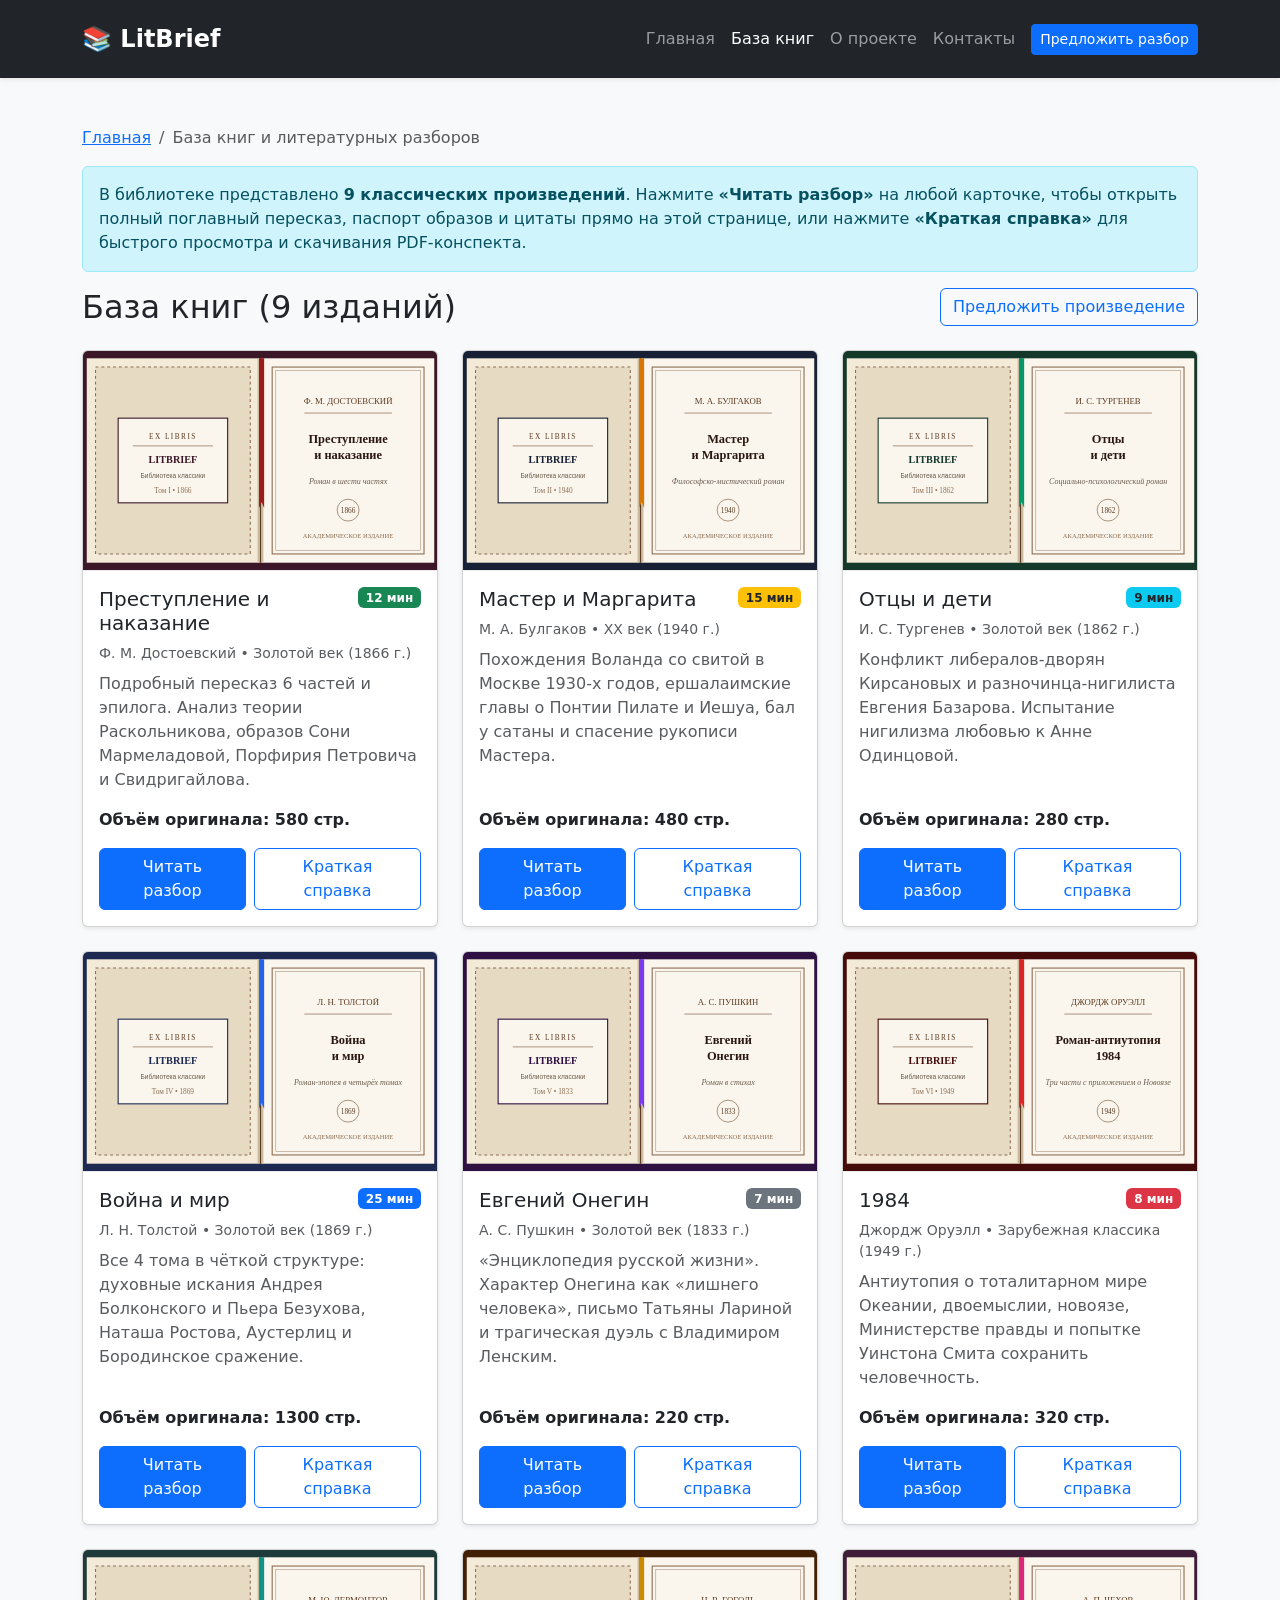
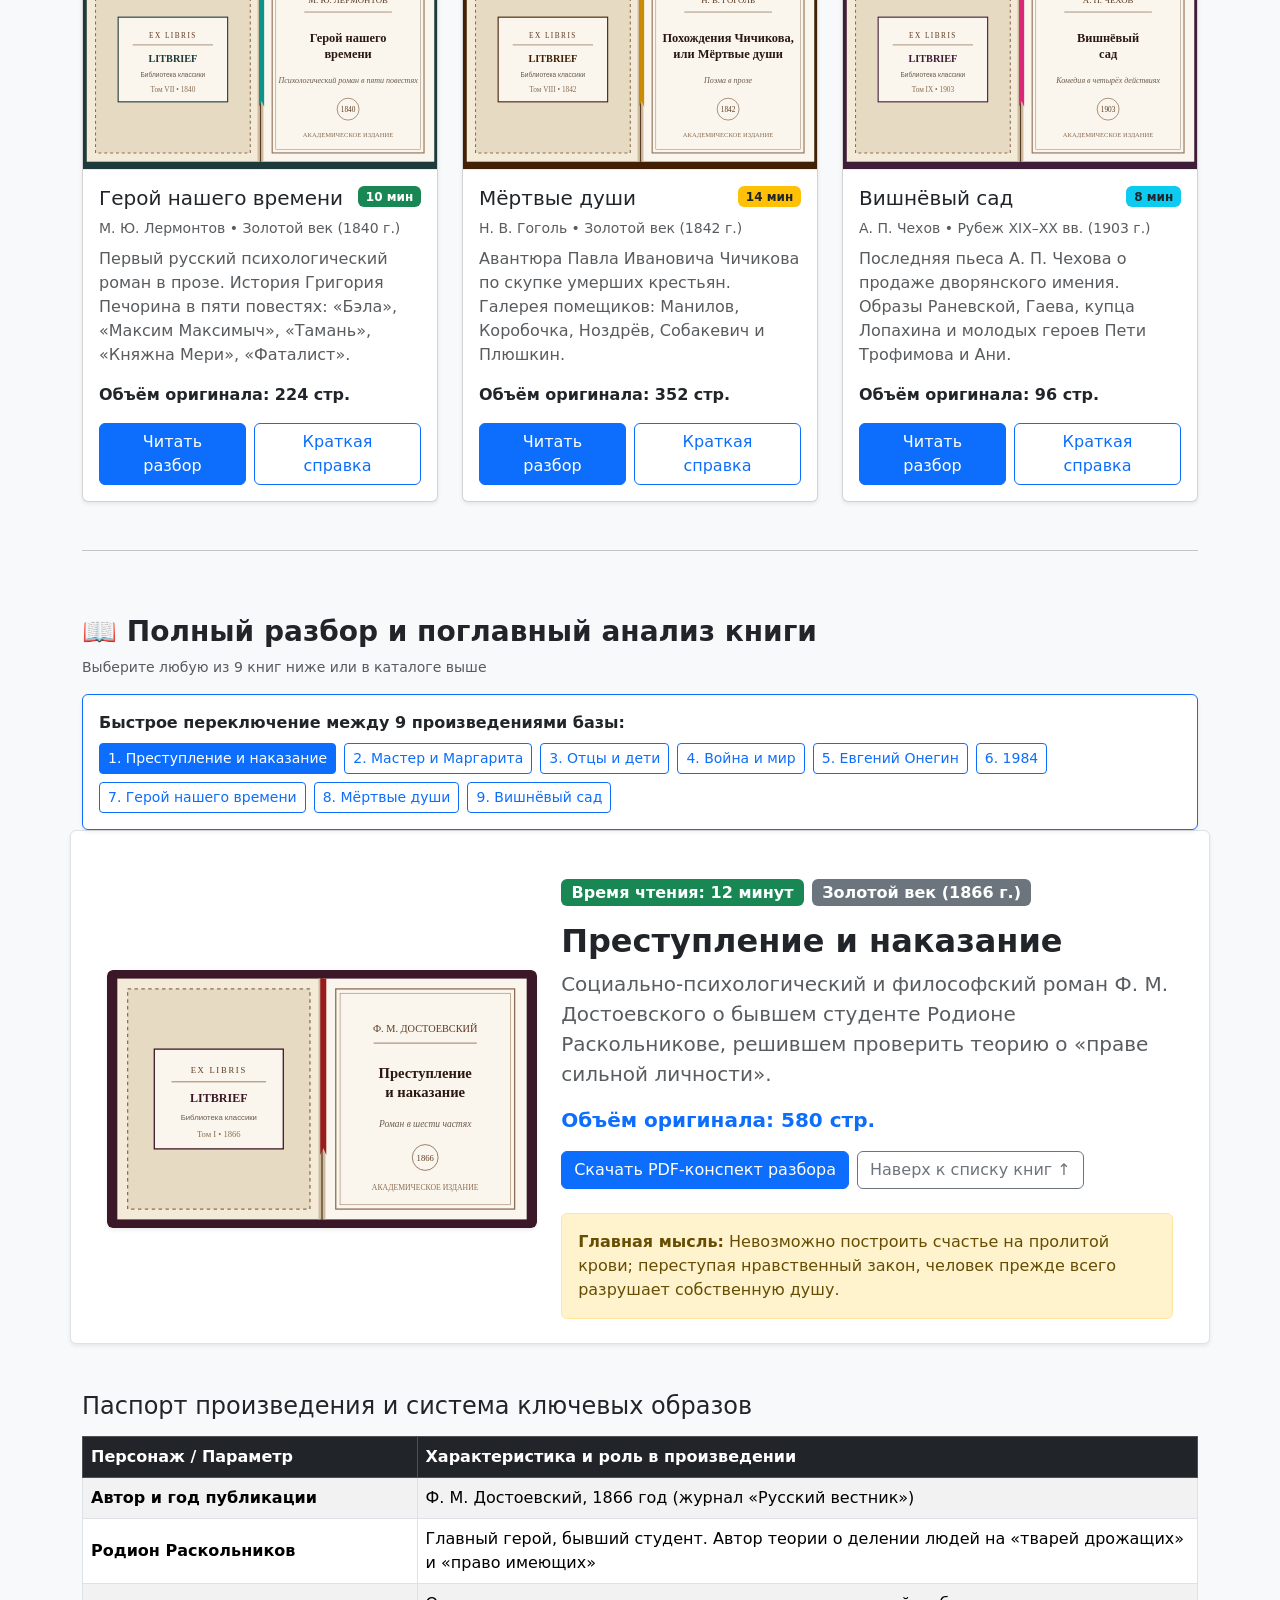
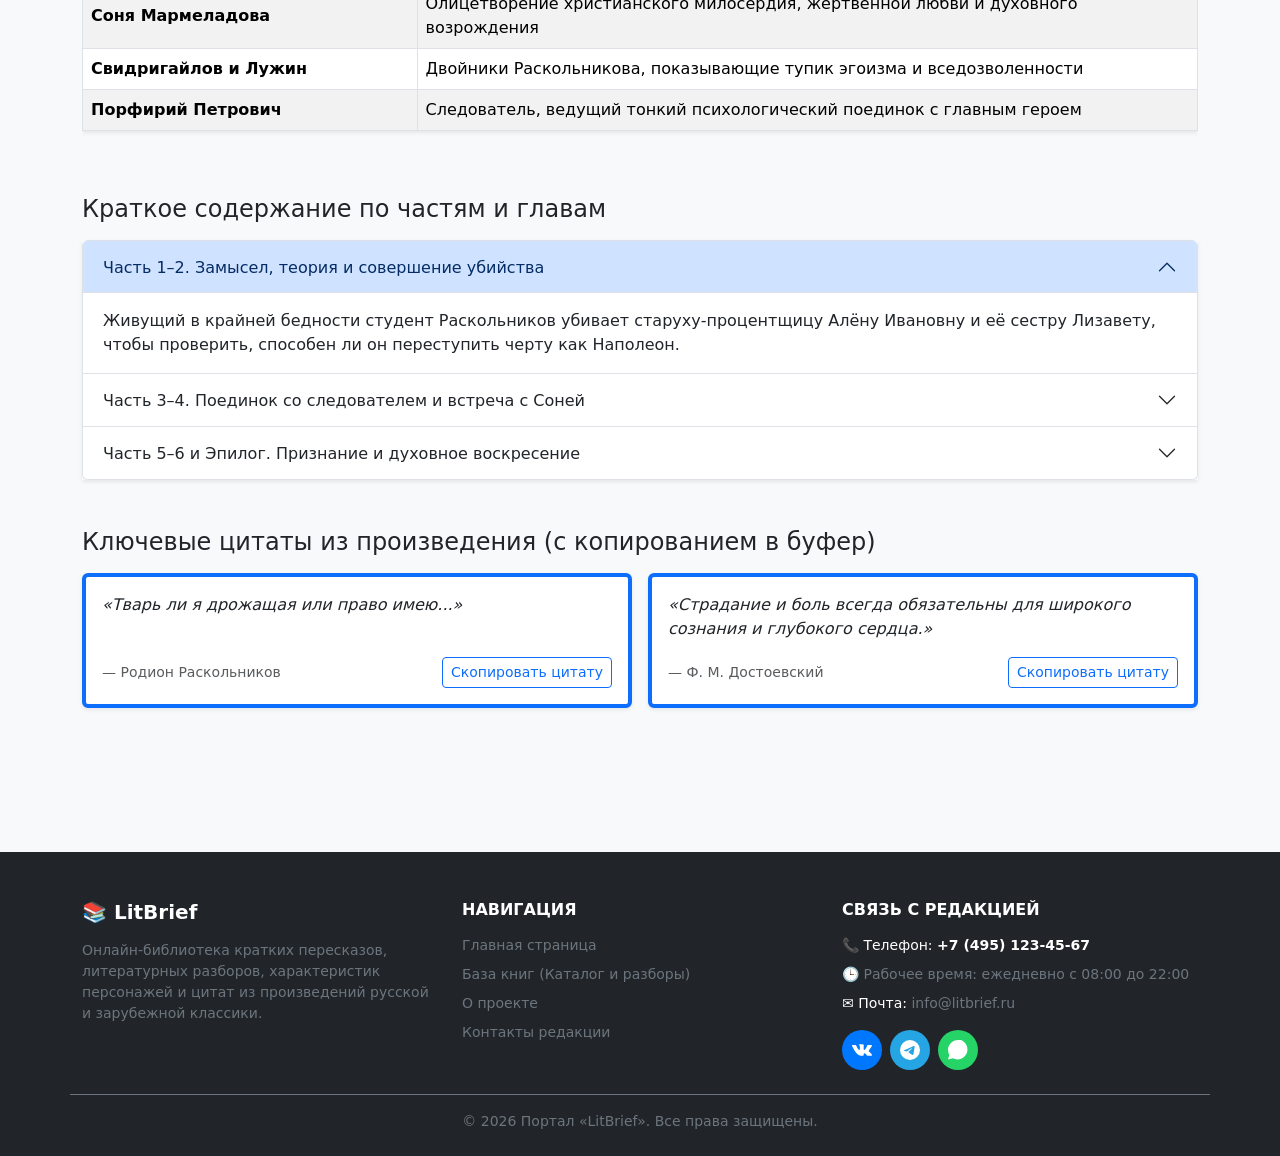
==== commit 156c3a35: "feat: implement 9 books with endpapers, move analysis to catalog, update contacts and footer" ====
--- a/catalog.html
+++ b/catalog.html
@@ -3,8 +3,8 @@
 <head>
   <meta charset="UTF-8">
   <meta name="viewport" content="width=device-width, initial-scale=1.0">
-  <meta name="description" content="Полный каталог кратких пересказов классической литературы с анализом сюжета и героев.">
-  <title>База пересказов — LitBrief</title>
+  <meta name="description" content="База из 9 фундаментальных произведений классической литературы с форзацами, краткими справками и полным поглавным разбором.">
+  <title>База книг и разборы произведений — LitBrief</title>
   <link href="https://cdn.jsdelivr.net/npm/bootstrap@5.3.3/dist/css/bootstrap.min.css" rel="stylesheet">
   <link rel="stylesheet" href="css/custom.css">
   <script src="js/main.js" defer></script>
@@ -22,10 +22,12 @@
         <div class="collapse navbar-collapse" id="mainNavbar">
           <ul class="navbar-nav ms-auto align-items-lg-center">
             <li class="nav-item"><a class="nav-link" href="index.html">Главная</a></li>
-            <li class="nav-item"><a class="nav-link active" aria-current="page" href="catalog.html">База пересказов</a></li>
-            <li class="nav-item"><a class="nav-link" href="product.html">Разбор книги</a></li>
-            <li class="nav-item"><a class="nav-link" href="order.html">Предложить разбор</a></li>
+            <li class="nav-item"><a class="nav-link active" aria-current="page" href="catalog.html">База книг</a></li>
+            <li class="nav-item"><a class="nav-link" href="order.html">О проекте</a></li>
             <li class="nav-item"><a class="nav-link" href="contacts.html">Контакты</a></li>
+            <li class="nav-item ms-lg-2 mt-2 mt-lg-0">
+              <a class="btn btn-primary btn-sm" href="index.html#propose-form">Предложить разбор</a>
+            </li>
           </ul>
         </div>
       </div>
@@ -36,360 +38,200 @@
     <nav aria-label="Хлебные крошки">
       <ol class="breadcrumb">
         <li class="breadcrumb-item"><a href="index.html">Главная</a></li>
-        <li class="breadcrumb-item active" aria-current="page">База пересказов</li>
+        <li class="breadcrumb-item active" aria-current="page">База книг и литературных разборов</li>
       </ol>
     </nav>
 
     <div class="alert alert-info" role="alert">
-      Выберите произведение из библиотеки, чтобы прочитать подробный поглавный пересказ или открыть краткую карточку и получить PDF-конспект на почту.
+      В библиотеке представлено <strong>9 классических произведений</strong>. Нажмите <strong>«Читать разбор»</strong> на любой карточке, чтобы открыть полный поглавный пересказ, паспорт образов и цитаты прямо на этой странице, или нажмите <strong>«Краткая справка»</strong> для быстрого просмотра и скачивания PDF-конспекта.
     </div>
 
     <div class="d-flex flex-wrap justify-content-between align-items-center mb-4 gap-2">
-      <h1 class="h2 mb-0">Библиотека кратких содержаний</h1>
-      <a class="btn btn-outline-primary" href="order.html">Предложить произведение</a>
-    </div>
-
-    <div class="row g-4">
-      <!-- Книга 1 -->
-      <div class="col-12 col-md-6 col-lg-4">
-        <article class="card h-100 shadow-sm">
-          <img
-            src="data:image/svg+xml;utf8,<svg xmlns='http://www.w3.org/2000/svg' width='400' height='220' viewBox='0 0 400 220'><rect width='400' height='220' fill='%2331102f'/><rect x='15' y='15' width='370' height='190' fill='none' stroke='%23e2e8f0' stroke-opacity='0.4'/><text x='200' y='75' font-family='Georgia, serif' font-size='15' fill='%23f8fafc' text-anchor='middle'>Ф. М. ДОСТОЕВСКИЙ</text><text x='200' y='115' font-family='Georgia, serif' font-size='22' font-weight='bold' fill='%23fbbf24' text-anchor='middle'>Преступление и наказание</text><text x='200' y='155' font-family='Arial, sans-serif' font-size='13' fill='%23cbd5e1' text-anchor='middle'>Психологический роман • 1866 г.</text></svg>"
-            class="card-img-top"
-            alt="Обложка Преступление и наказание"
-          >
-          <div class="card-body d-flex flex-column">
-            <div class="d-flex justify-content-between align-items-start mb-2">
-              <h2 class="card-title h5 mb-0">Преступление и наказание</h2>
-              <span class="badge bg-success">12 мин</span>
-            </div>
-            <p class="text-muted small mb-2">Ф. М. Достоевский • Золотой век</p>
-            <p class="card-text text-muted">
-              Подробный пересказ 6 частей и эпилога. Анализ теории Раскольникова, образов Сони Мармеладовой, Порфирия Петровича и Свидригайлова.
-            </p>
-            <p class="fw-bold fs-6 mt-auto">Объём оригинала: 580 стр.</p>
-            <div class="d-flex gap-2">
-              <a class="btn btn-primary" href="product.html?book=dostoevsky">Читать разбор</a>
-              <button class="btn btn-outline-primary" type="button" data-bs-toggle="modal" data-bs-target="#bookModal1">
-                Краткая справка
-              </button>
-            </div>
-          </div>
-        </article>
-      </div>
-
-      <!-- Книга 2 -->
-      <div class="col-12 col-md-6 col-lg-4">
-        <article class="card h-100 shadow-sm">
-          <img
-            src="data:image/svg+xml;utf8,<svg xmlns='http://www.w3.org/2000/svg' width='400' height='220' viewBox='0 0 400 220'><rect width='400' height='220' fill='%230f172a'/><rect x='15' y='15' width='370' height='190' fill='none' stroke='%23f59e0b' stroke-opacity='0.5'/><text x='200' y='75' font-family='Georgia, serif' font-size='15' fill='%23f8fafc' text-anchor='middle'>М. А. БУЛГАКОВ</text><text x='200' y='115' font-family='Georgia, serif' font-size='24' font-weight='bold' fill='%23f59e0b' text-anchor='middle'>Мастер и Маргарита</text><text x='200' y='155' font-family='Arial, sans-serif' font-size='13' fill='%23cbd5e1' text-anchor='middle'>Философско-мистический роман • 1940 г.</text></svg>"
-            class="card-img-top"
-            alt="Обложка Мастер и Маргарита"
-          >
-          <div class="card-body d-flex flex-column">
-            <div class="d-flex justify-content-between align-items-start mb-2">
-              <h2 class="card-title h5 mb-0">Мастер и Маргарита</h2>
-              <span class="badge bg-warning text-dark">Хит • 15 мин</span>
-            </div>
-            <p class="text-muted small mb-2">М. А. Булгаков • XX век</p>
-            <p class="card-text text-muted">
-              Похождения Воланда в Москве, ершалаимские главы о Понтии Пилате и Иешуа, бал у сатаны и спасение рукописи Мастера.
-            </p>
-            <p class="fw-bold fs-6 mt-auto">Объём оригинала: 480 стр.</p>
-            <div class="d-flex gap-2">
-              <a class="btn btn-primary" href="product.html?book=bulgakov">Читать разбор</a>
-              <button class="btn btn-outline-primary" type="button" data-bs-toggle="modal" data-bs-target="#bookModal2">
-                Краткая справка
-              </button>
-            </div>
-          </div>
-        </article>
-      </div>
-
-      <!-- Книга 3 -->
-      <div class="col-12 col-md-6 col-lg-4">
-        <article class="card h-100 shadow-sm">
-          <img
-            src="data:image/svg+xml;utf8,<svg xmlns='http://www.w3.org/2000/svg' width='400' height='220' viewBox='0 0 400 220'><rect width='400' height='220' fill='%23064e3b'/><rect x='15' y='15' width='370' height='190' fill='none' stroke='%236ee7b7' stroke-opacity='0.4'/><text x='200' y='75' font-family='Georgia, serif' font-size='15' fill='%23f8fafc' text-anchor='middle'>И. С. ТУРГЕНЕВ</text><text x='200' y='115' font-family='Georgia, serif' font-size='26' font-weight='bold' fill='%236ee7b7' text-anchor='middle'>Отцы и дети</text><text x='200' y='155' font-family='Arial, sans-serif' font-size='13' fill='%23d1fae5' text-anchor='middle'>Социально-психологический роман • 1862 г.</text></svg>"
-            class="card-img-top"
-            alt="Обложка Отцы и дети"
-          >
-          <div class="card-body d-flex flex-column">
-            <div class="d-flex justify-content-between align-items-start mb-2">
-              <h2 class="card-title h5 mb-0">Отцы и дети</h2>
-              <span class="badge bg-info text-dark">9 мин</span>
-            </div>
-            <p class="text-muted small mb-2">И. С. Тургенев • Золотой век</p>
-            <p class="card-text text-muted">
-              Конфликт либералов-дворян Кирсановых и разночинца-нигилиста Евгения Базарова. Испытание нигилизма любовью к Анне Одинцовой.
-            </p>
-            <p class="fw-bold fs-6 mt-auto">Объём оригинала: 280 стр.</p>
-            <div class="d-flex gap-2">
-              <a class="btn btn-primary" href="product.html?book=turgenev">Читать разбор</a>
-              <button class="btn btn-outline-primary" type="button" data-bs-toggle="modal" data-bs-target="#bookModal3">
-                Краткая справка
-              </button>
-            </div>
-          </div>
-        </article>
-      </div>
-
-      <!-- Книга 4 -->
-      <div class="col-12 col-md-6 col-lg-4">
-        <article class="card h-100 shadow-sm">
-          <img
-            src="data:image/svg+xml;utf8,<svg xmlns='http://www.w3.org/2000/svg' width='400' height='220' viewBox='0 0 400 220'><rect width='400' height='220' fill='%231e3a8a'/><rect x='15' y='15' width='370' height='190' fill='none' stroke='%2393c5fd' stroke-opacity='0.4'/><text x='200' y='75' font-family='Georgia, serif' font-size='15' fill='%23f8fafc' text-anchor='middle'>Л. Н. ТОЛСТОЙ</text><text x='200' y='115' font-family='Georgia, serif' font-size='26' font-weight='bold' fill='%23fde047' text-anchor='middle'>Война и мир</text><text x='200' y='155' font-family='Arial, sans-serif' font-size='13' fill='%23dbeafe' text-anchor='middle'>Роман-эпопея в 4 томах • 1869 г.</text></svg>"
-            class="card-img-top"
-            alt="Обложка Война и мир"
-          >
-          <div class="card-body d-flex flex-column">
-            <div class="d-flex justify-content-between align-items-start mb-2">
-              <h2 class="card-title h5 mb-0">Война и мир</h2>
-              <span class="badge bg-primary">25 мин</span>
-            </div>
-            <p class="text-muted small mb-2">Л. Н. Толстой • Роман-эпопея</p>
-            <p class="card-text text-muted">
-              Все 4 тома в чёткой структуре: духовные искания Андрея Болконского и Пьера Безухова, Наташа Ростова, Аустерлиц и Бородино.
-            </p>
-            <p class="fw-bold fs-6 mt-auto">Объём оригинала: 1300 стр.</p>
-            <div class="d-flex gap-2">
-              <a class="btn btn-primary" href="product.html?book=tolstoy">Читать разбор</a>
-              <button class="btn btn-outline-primary" type="button" data-bs-toggle="modal" data-bs-target="#bookModal4">
-                Краткая справка
-              </button>
-            </div>
-          </div>
-        </article>
-      </div>
-
-      <!-- Книга 5 -->
-      <div class="col-12 col-md-6 col-lg-4">
-        <article class="card h-100 shadow-sm">
-          <img
-            src="data:image/svg+xml;utf8,<svg xmlns='http://www.w3.org/2000/svg' width='400' height='220' viewBox='0 0 400 220'><rect width='400' height='220' fill='%233b0764'/><rect x='15' y='15' width='370' height='190' fill='none' stroke='%23d8b4fe' stroke-opacity='0.4'/><text x='200' y='75' font-family='Georgia, serif' font-size='15' fill='%23f8fafc' text-anchor='middle'>А. С. ПУШКИН</text><text x='200' y='115' font-family='Georgia, serif' font-size='25' font-weight='bold' fill='%23e9d5ff' text-anchor='middle'>Евгений Онегин</text><text x='200' y='155' font-family='Arial, sans-serif' font-size='13' fill='%23f3e8ff' text-anchor='middle'>Роман в стихах • 1833 г.</text></svg>"
-            class="card-img-top"
-            alt="Обложка Евгений Онегин"
-          >
-          <div class="card-body d-flex flex-column">
-            <div class="d-flex justify-content-between align-items-start mb-2">
-              <h2 class="card-title h5 mb-0">Евгений Онегин</h2>
-              <span class="badge bg-secondary">7 мин</span>
-            </div>
-            <p class="text-muted small mb-2">А. С. Пушкин • Роман в стихах</p>
-            <p class="card-text text-muted">
-              «Энциклопедия русской жизни». Характер Онегина как «лишнего человека», письмо Татьяны Лариной и трагическая дуэль с Ленским.
-            </p>
-            <p class="fw-bold fs-6 mt-auto">Объём оригинала: 220 стр.</p>
-            <div class="d-flex gap-2">
-              <a class="btn btn-primary" href="product.html?book=pushkin">Читать разбор</a>
-              <button class="btn btn-outline-primary" type="button" data-bs-toggle="modal" data-bs-target="#bookModal5">
-                Краткая справка
-              </button>
-            </div>
-          </div>
-        </article>
-      </div>
-
-      <!-- Книга 6 -->
-      <div class="col-12 col-md-6 col-lg-4">
-        <article class="card h-100 shadow-sm">
-          <img
-            src="data:image/svg+xml;utf8,<svg xmlns='http://www.w3.org/2000/svg' width='400' height='220' viewBox='0 0 400 220'><rect width='400' height='220' fill='%23450a0a'/><rect x='15' y='15' width='370' height='190' fill='none' stroke='%23fca5a5' stroke-opacity='0.4'/><text x='200' y='75' font-family='Georgia, serif' font-size='15' fill='%23f8fafc' text-anchor='middle'>ДЖОРДЖ ОРУЭЛЛ</text><text x='200' y='120' font-family='Georgia, serif' font-size='32' font-weight='bold' fill='%23f87171' text-anchor='middle'>1984</text><text x='200' y='160' font-family='Arial, sans-serif' font-size='13' fill='%23fecaca' text-anchor='middle'>Роман-антиутопия • 1949 г.</text></svg>"
-            class="card-img-top"
-            alt="Обложка 1984"
-          >
-          <div class="card-body d-flex flex-column">
-            <div class="d-flex justify-content-between align-items-start mb-2">
-              <h2 class="card-title h5 mb-0">1984</h2>
-              <span class="badge bg-danger">8 мин</span>
-            </div>
-            <p class="text-muted small mb-2">Джордж Оруэлл • Зарубежная классика</p>
-            <p class="card-text text-muted">
-              Антиутопия о тоталитарном мире Океании, двоемыслии, новоязе, Министерстве правды и попытке Уинстона Смита сохранить человечность.
-            </p>
-            <p class="fw-bold fs-6 mt-auto">Объём оригинала: 320 стр.</p>
-            <div class="d-flex gap-2">
-              <a class="btn btn-primary" href="product.html?book=orwell">Читать разбор</a>
-              <button class="btn btn-outline-primary" type="button" data-bs-toggle="modal" data-bs-target="#bookModal6">
-                Краткая справка
-              </button>
-            </div>
-          </div>
-        </article>
-      </div>
-    </div>
+      <h1 class="h2 mb-0">База книг (9 изданий)</h1>
+      <a class="btn btn-outline-primary" href="index.html#propose-form">Предложить произведение</a>
+    </div>
+
+    <!-- Сетка из 9 книг с иллюстрациями форзацев (генерируется и поддерживается автоматически) -->
+    <div class="row g-4 mb-5" id="catalog-grid">
+      <!-- Карточки всех 9 книг отрисовываются из единой базы с иллюстрациями форзацев -->
+    </div>
+
+    <hr class="my-5">
+
+    <!-- ПЕРЕНЕСЁННЫЙ В БАЗУ КНИГ ПОЛНЫЙ РАЗБОР ПРОИЗВЕДЕНИЯ -->
+    <section id="book-analysis-section" class="pt-3">
+      <div class="d-flex flex-wrap justify-content-between align-items-center mb-3 gap-2">
+        <h2 class="h3 fw-bold mb-0">📖 Полный разбор и поглавный анализ книги</h2>
+        <span class="text-muted small">Выберите любую из 9 книг ниже или в каталоге выше</span>
+      </div>
+
+      <!-- Панель переключения всех 9 книг -->
+      <div class="card shadow-sm mb-4 border-primary">
+        <div class="card-body">
+          <p class="fw-bold mb-2">Быстрое переключение между 9 произведениями базы:</p>
+          <div class="d-flex flex-wrap gap-2" id="book-tabs">
+            <button type="button" class="btn btn-primary btn-sm book-switch-btn" data-book="dostoevsky">1. Преступление и наказание</button>
+            <button type="button" class="btn btn-outline-primary btn-sm book-switch-btn" data-book="bulgakov">2. Мастер и Маргарита</button>
+            <button type="button" class="btn btn-outline-primary btn-sm book-switch-btn" data-book="turgenev">3. Отцы и дети</button>
+            <button type="button" class="btn btn-outline-primary btn-sm book-switch-btn" data-book="tolstoy">4. Война и мир</button>
+            <button type="button" class="btn btn-outline-primary btn-sm book-switch-btn" data-book="pushkin">5. Евгений Онегин</button>
+            <button type="button" class="btn btn-outline-primary btn-sm book-switch-btn" data-book="orwell">6. 1984</button>
+            <button type="button" class="btn btn-outline-primary btn-sm book-switch-btn" data-book="lermontov">7. Герой нашего времени</button>
+            <button type="button" class="btn btn-outline-primary btn-sm book-switch-btn" data-book="gogol">8. Мёртвые души</button>
+            <button type="button" class="btn btn-outline-primary btn-sm book-switch-btn" data-book="chekhov">9. Вишнёвый сад</button>
+          </div>
+        </div>
+      </div>
+
+      <!-- Карточка детального разбора выбранной книги -->
+      <div class="row g-4 align-items-center bg-white p-4 rounded shadow-sm border">
+        <div class="col-12 col-lg-5">
+          <div class="card shadow-sm overflow-hidden border-0">
+            <img
+              id="detail-image"
+              src=""
+              class="img-fluid w-100"
+              alt="Форзац выбранного произведения"
+            >
+          </div>
+        </div>
+
+        <div class="col-12 col-lg-7">
+          <div class="d-flex flex-wrap gap-2 mb-3">
+            <span class="badge bg-success fs-6" id="detail-badge">Время чтения: 12 минут</span>
+            <span class="badge bg-secondary fs-6" id="detail-epoch">Золотой век (1866 г.)</span>
+          </div>
+          <h3 class="h2 fw-bold" id="detail-title">Преступление и наказание</h3>
+          <p class="lead text-muted" id="detail-lead"></p>
+          <p class="fs-5 fw-bold text-primary" id="detail-pages"></p>
+          <div class="d-flex flex-wrap gap-2 mb-4">
+            <button class="btn btn-primary" type="button" data-bs-toggle="modal" data-bs-target="#productOrderModal">
+              Скачать PDF-конспект разбора
+            </button>
+            <a class="btn btn-outline-secondary" href="#catalog-grid">
+              Наверх к списку книг ↑
+            </a>
+          </div>
+          <div class="alert alert-warning mb-0" role="alert" id="detail-moral"></div>
+        </div>
+      </div>
+
+      <!-- Таблица характеристик и главных героев -->
+      <div class="mt-5">
+        <h3 class="h4 mb-3">Паспорт произведения и система ключевых образов</h3>
+        <div class="table-responsive">
+          <table class="table table-striped table-bordered align-middle bg-white shadow-sm">
+            <thead class="table-dark">
+              <tr>
+                <th scope="col" style="width: 30%;">Персонаж / Параметр</th>
+                <th scope="col">Характеристика и роль в произведении</th>
+              </tr>
+            </thead>
+            <tbody id="detail-table-body"></tbody>
+          </table>
+        </div>
+      </div>
+
+      <!-- Поглавный пересказ в Accordion -->
+      <div class="my-5">
+        <h3 class="h4 mb-3">Краткое содержание по частям и главам</h3>
+        <div class="accordion shadow-sm" id="faqAccordion">
+          <div class="accordion-item">
+            <h4 class="accordion-header">
+              <button class="accordion-button" type="button" data-bs-toggle="collapse" data-bs-target="#faqOne" aria-expanded="true" aria-controls="faqOne" id="acc-btn-1"></button>
+            </h4>
+            <div id="faqOne" class="accordion-collapse collapse show" data-bs-parent="#faqAccordion">
+              <div class="accordion-body" id="acc-body-1"></div>
+            </div>
+          </div>
+
+          <div class="accordion-item">
+            <h4 class="accordion-header">
+              <button class="accordion-button collapsed" type="button" data-bs-toggle="collapse" data-bs-target="#faqTwo" aria-expanded="false" aria-controls="faqTwo" id="acc-btn-2"></button>
+            </h4>
+            <div id="faqTwo" class="accordion-collapse collapse" data-bs-parent="#faqAccordion">
+              <div class="accordion-body" id="acc-body-2"></div>
+            </div>
+          </div>
+
+          <div class="accordion-item">
+            <h4 class="accordion-header">
+              <button class="accordion-button collapsed" type="button" data-bs-toggle="collapse" data-bs-target="#faqThree" aria-expanded="false" aria-controls="faqThree" id="acc-btn-3"></button>
+            </h4>
+            <div id="faqThree" class="accordion-collapse collapse" data-bs-parent="#faqAccordion">
+              <div class="accordion-body" id="acc-body-3"></div>
+            </div>
+          </div>
+        </div>
+      </div>
+
+      <!-- Цитатник -->
+      <div class="my-5" id="quotes">
+        <h3 class="h4 mb-3">Ключевые цитаты из произведения (с копированием в буфер)</h3>
+        <div class="row g-3" id="quotes-container">
+          <div class="col-12 col-md-6">
+            <div class="card h-100 shadow-sm border-start border-4 border-primary">
+              <div class="card-body d-flex flex-column justify-content-between">
+                <p class="fst-italic mb-3" id="quote-text-1"></p>
+                <div class="d-flex justify-content-between align-items-center">
+                  <small class="text-muted" id="quote-author-1"></small>
+                  <button type="button" class="btn btn-sm btn-outline-primary copy-quote-btn">Скопировать цитату</button>
+                </div>
+              </div>
+            </div>
+          </div>
+          <div class="col-12 col-md-6">
+            <div class="card h-100 shadow-sm border-start border-4 border-primary">
+              <div class="card-body d-flex flex-column justify-content-between">
+                <p class="fst-italic mb-3" id="quote-text-2"></p>
+                <div class="d-flex justify-content-between align-items-center">
+                  <small class="text-muted" id="quote-author-2"></small>
+                  <button type="button" class="btn btn-sm btn-outline-primary copy-quote-btn">Скопировать цитату</button>
+                </div>
+              </div>
+            </div>
+          </div>
+        </div>
+      </div>
+    </section>
   </main>
 
-  <!-- Всплывающие карточки для всех 6 книг -->
-  <div class="modal fade" id="bookModal1" tabindex="-1" aria-labelledby="bookModal1Label" aria-hidden="true">
-    <div class="modal-dialog modal-lg">
+  <!-- Контейнер для индивидуальных всплывающих окон всех 9 книг -->
+  <div id="modals-container"></div>
+
+  <!-- Всплывающее окно скачивания PDF-конспекта для текущего разбора -->
+  <div class="modal fade" id="productOrderModal" tabindex="-1" aria-labelledby="productOrderModalLabel" aria-hidden="true">
+    <div class="modal-dialog">
       <div class="modal-content">
-        <div class="modal-header bg-dark text-white">
-          <h2 class="modal-title h5" id="bookModal1Label">📕 Преступление и наказание — О произведении</h2>
+        <div class="modal-header bg-primary text-white">
+          <h2 class="modal-title h5" id="productOrderModalLabel">Скачать PDF-конспект книги</h2>
           <button type="button" class="btn-close btn-close-white" data-bs-dismiss="modal" aria-label="Закрыть"></button>
         </div>
         <div class="modal-body">
-          <p><strong>Автор:</strong> Ф. М. Достоевский (1866 г.) | <strong>Время чтения разбора:</strong> 12 минут</p>
-          <p><strong>Сюжет и проблематика:</strong> Бывший студент Родион Раскольников совершает двойное убийство ради проверки собственной теории о «праве сильной личности». Роман раскрывает нравственные муки героя и путь к воскресению души через покаяние и любовь Сони Мармеладовой.</p>
-          <hr>
+          <p class="text-muted">
+            Выбранное издание: <strong id="modal-current-book">Преступление и наказание</strong>. Укажите ваши данные, чтобы мы отправили полный PDF-разбор и таблицу образов на вашу почту.
+          </p>
           <form class="modal-quick-order">
-            <h3 class="h6 fw-bold">Отправить PDF-конспект «Преступление и наказание» на почту:</h3>
-            <div class="row g-2 mt-1">
-              <div class="col-12 col-md-5"><input type="text" class="form-control" placeholder="Ваше имя *" required></div>
-              <div class="col-12 col-md-5"><input type="email" class="form-control" placeholder="Ваш E-mail *" required></div>
-              <div class="col-12 col-md-2"><button type="submit" class="btn btn-success w-100">Получить</button></div>
-            </div>
+            <div class="mb-3">
+              <label for="prod-modal-name" class="form-label">Ваше имя *</label>
+              <input id="prod-modal-name" type="text" class="form-control" required>
+            </div>
+            <div class="mb-3">
+              <label for="prod-modal-email" class="form-label">Электронная почта *</label>
+              <input id="prod-modal-email" type="email" class="form-control" required>
+            </div>
+            <div class="form-check mb-3">
+              <input id="prod-modal-agree" class="form-check-input" type="checkbox" required>
+              <label class="form-check-label" for="prod-modal-agree">Согласен на обработку персональных данных</label>
+            </div>
+            <button type="submit" class="btn btn-primary w-100">Получить PDF на почту</button>
           </form>
         </div>
-        <div class="modal-footer">
-          <a href="product.html?book=dostoevsky" class="btn btn-primary">Перейти к полному разбору</a>
-          <button type="button" class="btn btn-secondary" data-bs-dismiss="modal">Закрыть</button>
-        </div>
       </div>
     </div>
   </div>
 
-  <div class="modal fade" id="bookModal2" tabindex="-1" aria-labelledby="bookModal2Label" aria-hidden="true">
-    <div class="modal-dialog modal-lg">
-      <div class="modal-content">
-        <div class="modal-header bg-dark text-white">
-          <h2 class="modal-title h5" id="bookModal2Label">📘 Мастер и Маргарита — О произведении</h2>
-          <button type="button" class="btn-close btn-close-white" data-bs-dismiss="modal" aria-label="Закрыть"></button>
-        </div>
-        <div class="modal-body">
-          <p><strong>Автор:</strong> М. А. Булгаков (1940 г.) | <strong>Время чтения разбора:</strong> 15 минут</p>
-          <p><strong>Сюжет и проблематика:</strong> Переплетение трёх миров: сатирического изображения Москвы 1930-х годов во время визита Воланда, трагической истории Понтия Пилата и Иешуа Га-Ноцри в древнем Ершалаиме и истории самоотверженной любви Мастера и Маргариты.</p>
-          <hr>
-          <form class="modal-quick-order">
-            <h3 class="h6 fw-bold">Отправить PDF-конспект «Мастер и Маргарита» на почту:</h3>
-            <div class="row g-2 mt-1">
-              <div class="col-12 col-md-5"><input type="text" class="form-control" placeholder="Ваше имя *" required></div>
-              <div class="col-12 col-md-5"><input type="email" class="form-control" placeholder="Ваш E-mail *" required></div>
-              <div class="col-12 col-md-2"><button type="submit" class="btn btn-success w-100">Получить</button></div>
-            </div>
-          </form>
-        </div>
-        <div class="modal-footer">
-          <a href="product.html?book=bulgakov" class="btn btn-primary">Перейти к полному разбору</a>
-          <button type="button" class="btn btn-secondary" data-bs-dismiss="modal">Закрыть</button>
-        </div>
-      </div>
-    </div>
-  </div>
-
-  <div class="modal fade" id="bookModal3" tabindex="-1" aria-labelledby="bookModal3Label" aria-hidden="true">
-    <div class="modal-dialog modal-lg">
-      <div class="modal-content">
-        <div class="modal-header bg-dark text-white">
-          <h2 class="modal-title h5" id="bookModal3Label">📗 Отцы и дети — О произведении</h2>
-          <button type="button" class="btn-close btn-close-white" data-bs-dismiss="modal" aria-label="Закрыть"></button>
-        </div>
-        <div class="modal-body">
-          <p><strong>Автор:</strong> И. С. Тургенев (1862 г.) | <strong>Время чтения разбора:</strong> 9 минут</p>
-          <p><strong>Сюжет и проблематика:</strong> Молодой врач-нигилист Евгений Базаров гостит в имении Кирсановых, вступая в ожесточённый идейный спор с аристократом Павлом Петровичем. Отрицавший любовь и искусство Базаров сам неожиданно влюбляется в Анну Одинцову.</p>
-          <hr>
-          <form class="modal-quick-order">
-            <h3 class="h6 fw-bold">Отправить PDF-конспект «Отцы и дети» на почту:</h3>
-            <div class="row g-2 mt-1">
-              <div class="col-12 col-md-5"><input type="text" class="form-control" placeholder="Ваше имя *" required></div>
-              <div class="col-12 col-md-5"><input type="email" class="form-control" placeholder="Ваш E-mail *" required></div>
-              <div class="col-12 col-md-2"><button type="submit" class="btn btn-success w-100">Получить</button></div>
-            </div>
-          </form>
-        </div>
-        <div class="modal-footer">
-          <a href="product.html?book=turgenev" class="btn btn-primary">Перейти к полному разбору</a>
-          <button type="button" class="btn btn-secondary" data-bs-dismiss="modal">Закрыть</button>
-        </div>
-      </div>
-    </div>
-  </div>
-
-  <div class="modal fade" id="bookModal4" tabindex="-1" aria-labelledby="bookModal4Label" aria-hidden="true">
-    <div class="modal-dialog modal-lg">
-      <div class="modal-content">
-        <div class="modal-header bg-dark text-white">
-          <h2 class="modal-title h5" id="bookModal4Label">📙 Война и мир — О произведении</h2>
-          <button type="button" class="btn-close btn-close-white" data-bs-dismiss="modal" aria-label="Закрыть"></button>
-        </div>
-        <div class="modal-body">
-          <p><strong>Автор:</strong> Л. Н. Толстой (1869 г.) | <strong>Время чтения разбора:</strong> 25 минут</p>
-          <p><strong>Сюжет и проблематика:</strong> Масштабная панорама жизни русского общества в эпоху наполеоновских войн 1805–1812 годов. Судьбы семей Ростовых, Болконских и Курагиных, нравственные искания Пьера Безухова и князя Андрея, патриотическое единство народа.</p>
-          <hr>
-          <form class="modal-quick-order">
-            <h3 class="h6 fw-bold">Отправить PDF-конспект «Война и мир» на почту:</h3>
-            <div class="row g-2 mt-1">
-              <div class="col-12 col-md-5"><input type="text" class="form-control" placeholder="Ваше имя *" required></div>
-              <div class="col-12 col-md-5"><input type="email" class="form-control" placeholder="Ваш E-mail *" required></div>
-              <div class="col-12 col-md-2"><button type="submit" class="btn btn-success w-100">Получить</button></div>
-            </div>
-          </form>
-        </div>
-        <div class="modal-footer">
-          <a href="product.html?book=tolstoy" class="btn btn-primary">Перейти к полному разбору</a>
-          <button type="button" class="btn btn-secondary" data-bs-dismiss="modal">Закрыть</button>
-        </div>
-      </div>
-    </div>
-  </div>
-
-  <div class="modal fade" id="bookModal5" tabindex="-1" aria-labelledby="bookModal5Label" aria-hidden="true">
-    <div class="modal-dialog modal-lg">
-      <div class="modal-content">
-        <div class="modal-header bg-dark text-white">
-          <h2 class="modal-title h5" id="bookModal5Label">📓 Евгений Онегин — О произведении</h2>
-          <button type="button" class="btn-close btn-close-white" data-bs-dismiss="modal" aria-label="Закрыть"></button>
-        </div>
-        <div class="modal-body">
-          <p><strong>Автор:</strong> А. С. Пушкин (1833 г.) | <strong>Время чтения разбора:</strong> 7 минут</p>
-          <p><strong>Сюжет и проблематика:</strong> Пресыщенный светской жизнью петербургский дворянин Евгений Онегин уезжает в деревню, где отвергает искреннюю любовь Татьяны Лариной и убивает на дуэли своего друга Владимира Ленского. Спустя годы Онегин влюбляется в Татьяну-княгиню, но она остаётся верна долгу.</p>
-          <hr>
-          <form class="modal-quick-order">
-            <h3 class="h6 fw-bold">Отправить PDF-конспект «Евгений Онегин» на почту:</h3>
-            <div class="row g-2 mt-1">
-              <div class="col-12 col-md-5"><input type="text" class="form-control" placeholder="Ваше имя *" required></div>
-              <div class="col-12 col-md-5"><input type="email" class="form-control" placeholder="Ваш E-mail *" required></div>
-              <div class="col-12 col-md-2"><button type="submit" class="btn btn-success w-100">Получить</button></div>
-            </div>
-          </form>
-        </div>
-        <div class="modal-footer">
-          <a href="product.html?book=pushkin" class="btn btn-primary">Перейти к полному разбору</a>
-          <button type="button" class="btn btn-secondary" data-bs-dismiss="modal">Закрыть</button>
-        </div>
-      </div>
-    </div>
-  </div>
-
-  <div class="modal fade" id="bookModal6" tabindex="-1" aria-labelledby="bookModal6Label" aria-hidden="true">
-    <div class="modal-dialog modal-lg">
-      <div class="modal-content">
-        <div class="modal-header bg-dark text-white">
-          <h2 class="modal-title h5" id="bookModal6Label">📕 1984 — О произведении</h2>
-          <button type="button" class="btn-close btn-close-white" data-bs-dismiss="modal" aria-label="Закрыть"></button>
-        </div>
-        <div class="modal-body">
-          <p><strong>Автор:</strong> Джордж Оруэлл (1949 г.) | <strong>Время чтения разбора:</strong> 8 минут</p>
-          <p><strong>Сюжет и проблематика:</strong> Классическая антиутопия о тоталитарном обществе, где партия контролирует не только поступки, но и мысли людей с помощью Полиции мыслей и фальсификации истории. История тайного романа и духовного поражения Уинстона Смита в Комнате 101.</p>
-          <hr>
-          <form class="modal-quick-order">
-            <h3 class="h6 fw-bold">Отправить PDF-конспект «1984» на почту:</h3>
-            <div class="row g-2 mt-1">
-              <div class="col-12 col-md-5"><input type="text" class="form-control" placeholder="Ваше имя *" required></div>
-              <div class="col-12 col-md-5"><input type="email" class="form-control" placeholder="Ваш E-mail *" required></div>
-              <div class="col-12 col-md-2"><button type="submit" class="btn btn-success w-100">Получить</button></div>
-            </div>
-          </form>
-        </div>
-        <div class="modal-footer">
-          <a href="product.html?book=orwell" class="btn btn-primary">Перейти к полному разбору</a>
-          <button type="button" class="btn btn-secondary" data-bs-dismiss="modal">Закрыть</button>
-        </div>
-      </div>
-    </div>
-  </div>
-
-  <!-- Полноценный закреплённый подвал сайта -->
+  <!-- Закреплённый подвал (порядок: телефон, рабочее время, почта; без локации) -->
   <footer class="site-footer bg-dark text-white pt-5 pb-4 mt-5">
     <div class="container">
       <div class="row g-4 pb-4 border-bottom border-secondary">
@@ -400,25 +242,24 @@
           </p>
         </div>
         <div class="col-12 col-md-4">
-          <h2 class="h6 fw-bold text-uppercase mb-3">Разделы портала</h2>
+          <h2 class="h6 fw-bold text-uppercase mb-3">Навигация</h2>
           <ul class="list-unstyled small mb-0">
             <li class="mb-2"><a class="text-secondary text-decoration-none" href="index.html">Главная страница</a></li>
-            <li class="mb-2"><a class="text-secondary text-decoration-none" href="catalog.html">База пересказов</a></li>
-            <li class="mb-2"><a class="text-secondary text-decoration-none" href="product.html">Анализ произведений</a></li>
-            <li class="mb-2"><a class="text-secondary text-decoration-none" href="order.html">Предложить разбор книги</a></li>
+            <li class="mb-2"><a class="text-secondary text-decoration-none" href="catalog.html">База книг (Каталог и разборы)</a></li>
+            <li class="mb-2"><a class="text-secondary text-decoration-none" href="order.html">О проекте</a></li>
             <li><a class="text-secondary text-decoration-none" href="contacts.html">Контакты редакции</a></li>
           </ul>
         </div>
         <div class="col-12 col-md-4">
           <h2 class="h6 fw-bold text-uppercase mb-3">Связь с редакцией</h2>
           <p class="small mb-2">
-            📞 <a href="tel:+74951234567" class="text-white text-decoration-none fw-bold">+7 (495) 123-45-67</a>
-          </p>
-          <p class="small mb-2">
-            ✉️ <a href="mailto:info@litbrief.ru" class="text-secondary text-decoration-none">info@litbrief.ru</a>
-          </p>
-          <p class="small text-secondary mb-3">
-            🕒 Время работы: ежедневно с 08:00 до 22:00
+            📞 Телефон: <a href="tel:+74951234567" class="text-white text-decoration-none fw-bold">+7 (495) 123-45-67</a>
+          </p>
+          <p class="small text-secondary mb-2">
+            🕒 Рабочее время: ежедневно с 08:00 до 22:00
+          </p>
+          <p class="small mb-3">
+            ✉️ Почта: <a href="mailto:info@litbrief.ru" class="text-secondary text-decoration-none">info@litbrief.ru</a>
           </p>
           <div class="d-flex gap-2">
             <a href="https://vk.com" target="_blank" rel="noopener" class="social-link social-vk" aria-label="ВКонтакте" title="ВКонтакте">
--- a/css/custom.css
+++ b/css/custom.css
@@ -3,7 +3,7 @@
   height: 100%;
 }
 
-/* Жёсткая фиксация каркаса страницы, чтобы footer никогда не всплывал */
+/* Фиксация каркаса страницы: шапка сверху, подвал всегда прижат к низу */
 body {
   display: flex;
   flex-direction: column;
@@ -26,11 +26,12 @@
 }
 
 .card-img-top {
-  height: 210px;
+  height: 220px;
   object-fit: cover;
+  border-bottom: 1px solid rgba(0, 0, 0, 0.08);
 }
 
-/* Стили кнопок соцсетей (ВК, Telegram, WhatsApp) */
+/* Кнопки социальных сетей */
 .social-link {
   display: inline-flex;
   align-items: center;
@@ -62,7 +63,7 @@
   color: #ffffff;
 }
 
-/* Видимый фокус для клавиатурной навигации */
+/* Видимый фокус для доступности с клавиатуры */
 a:focus-visible,
 button:focus-visible,
 input:focus-visible,
@@ -72,7 +73,7 @@
   outline-offset: 2px !important;
 }
 
-/* Адаптивность для мобильных экранов */
+/* Адаптивность кнопок на мобильных экранах */
 @media (max-width: 575.98px) {
   .card-body .d-flex.gap-2 {
     flex-direction: column;
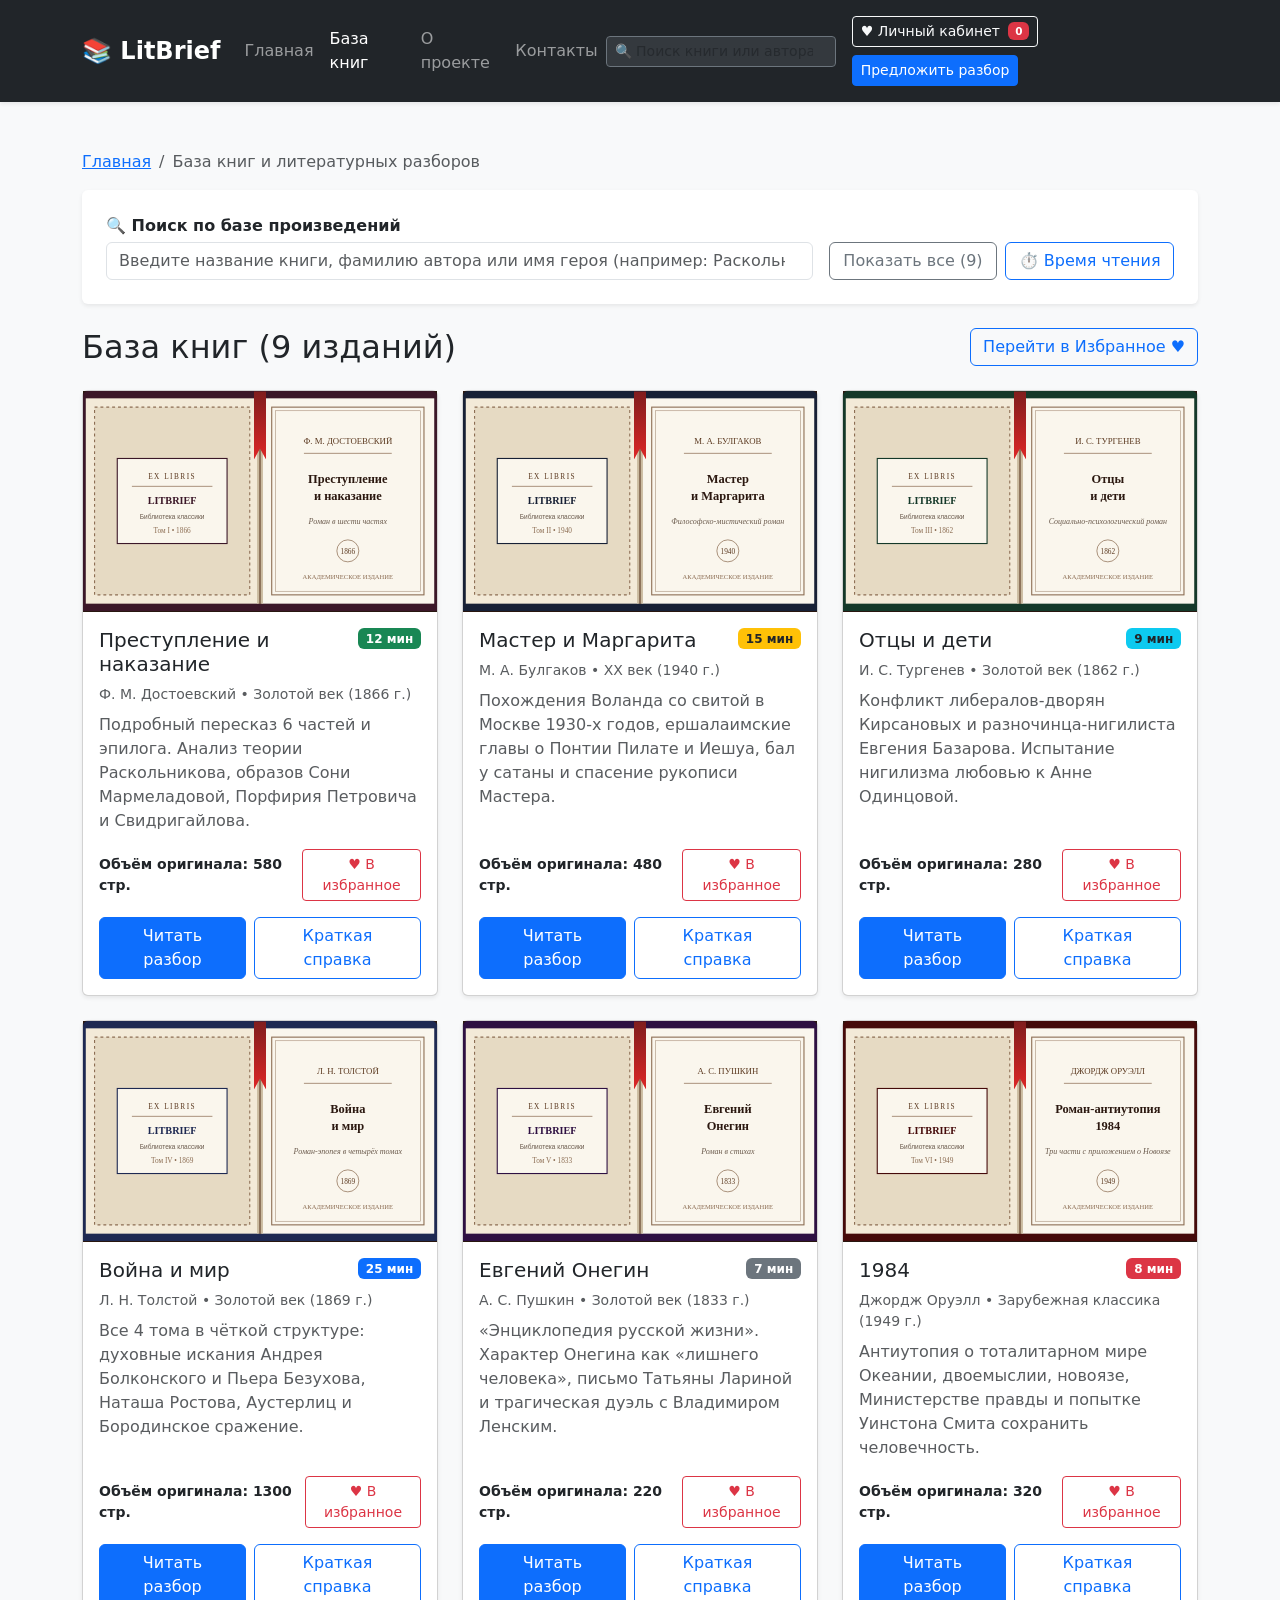
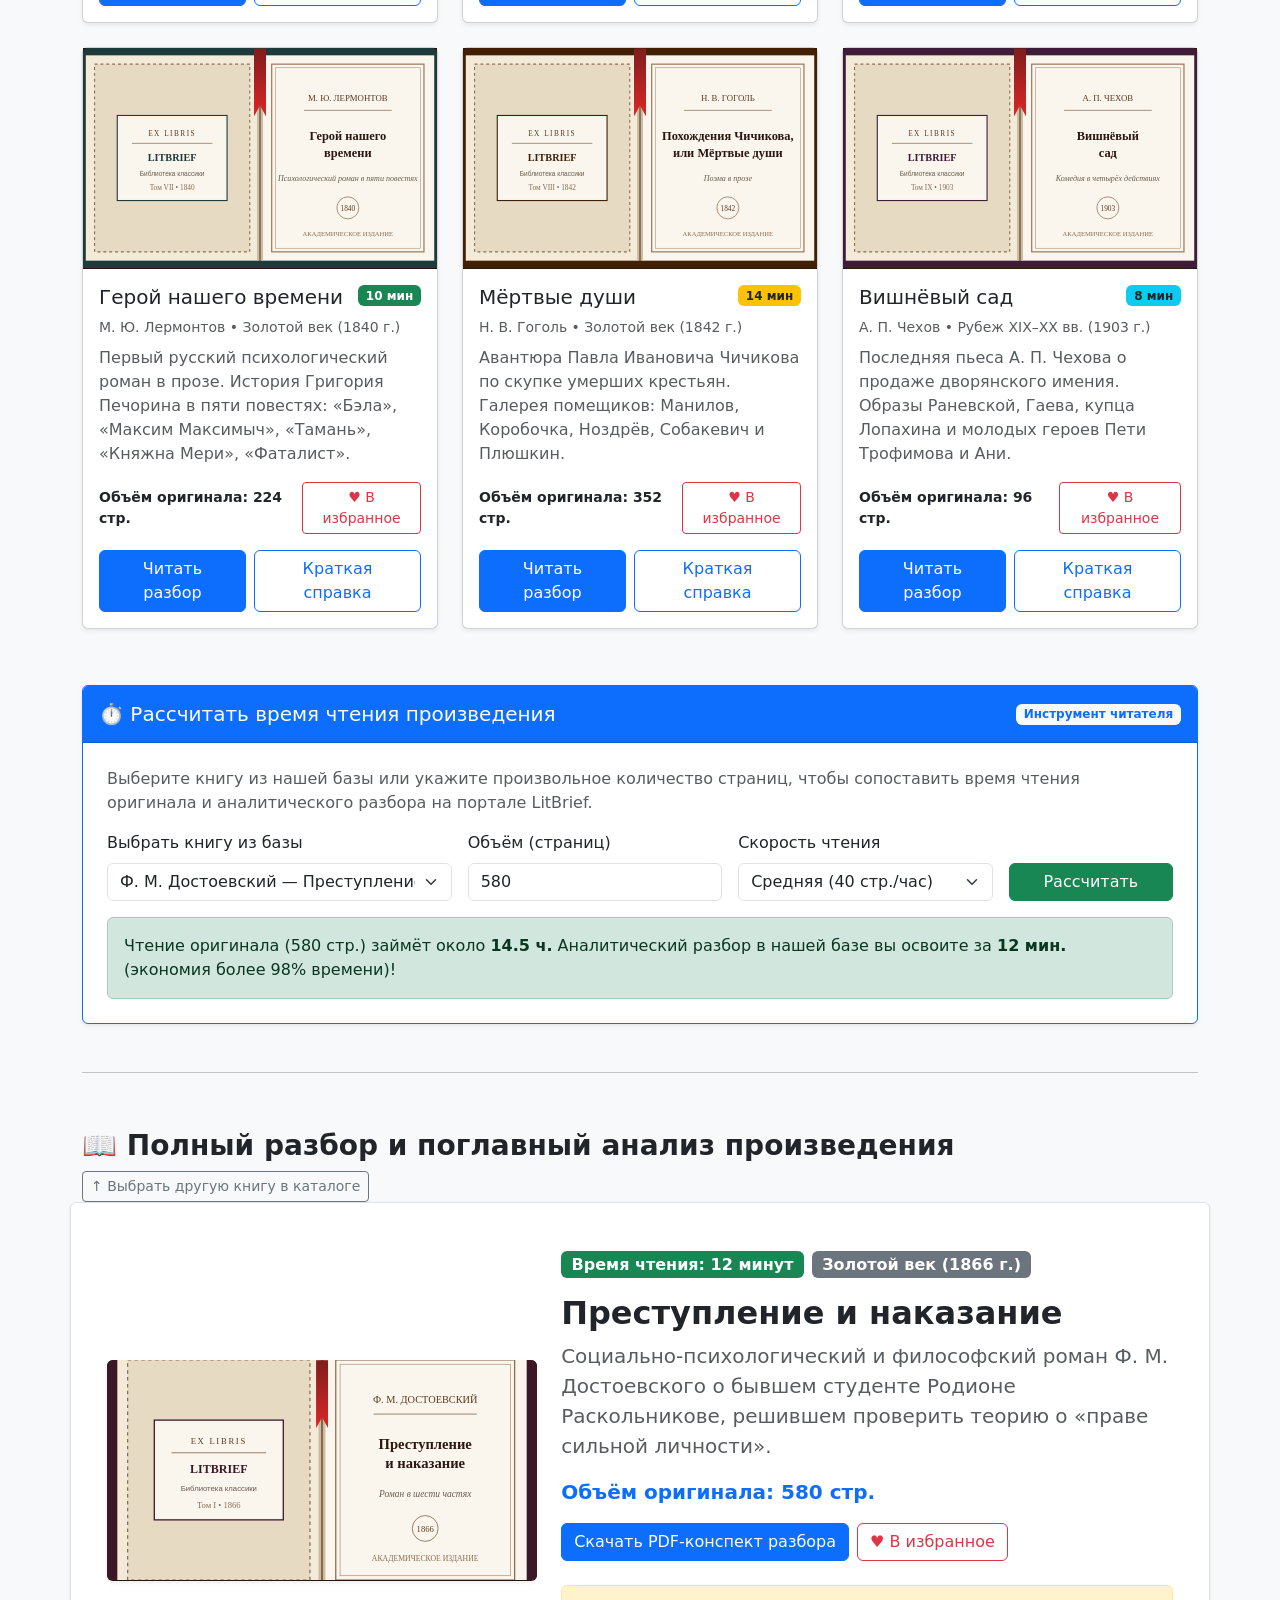
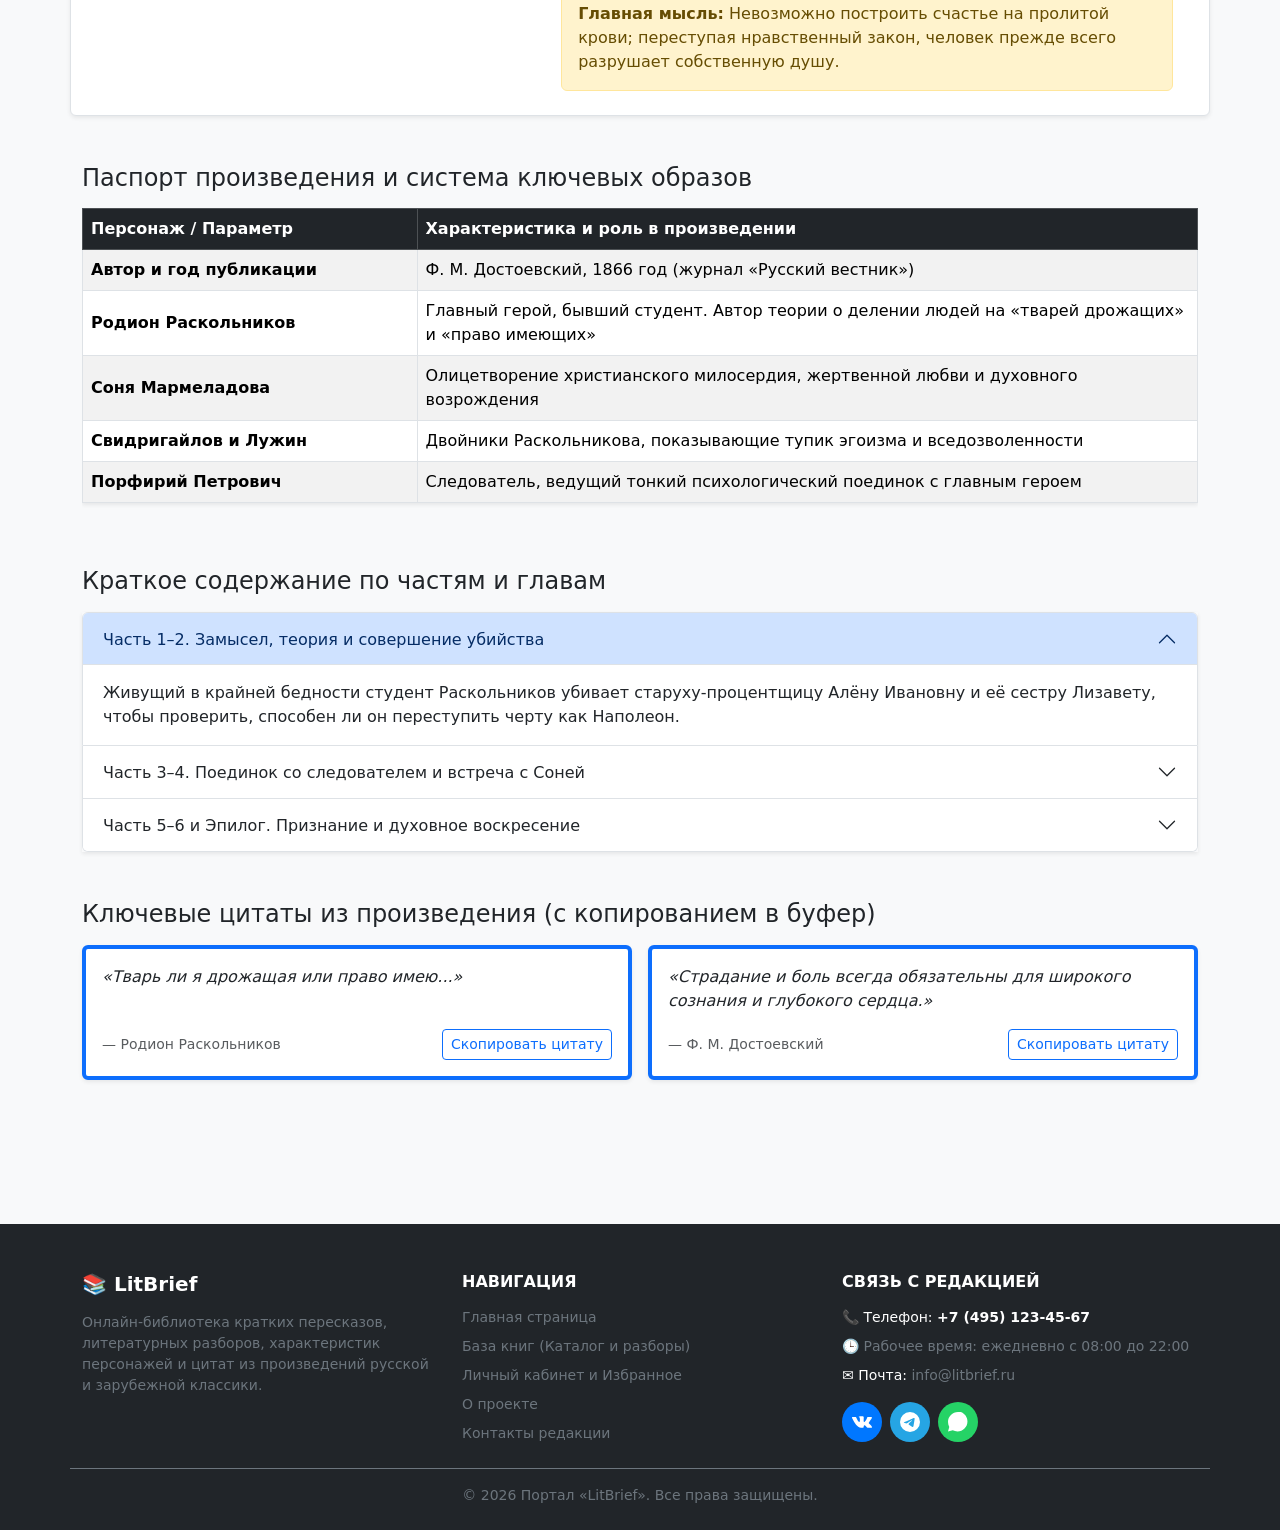
==== commit b6ca7235: "feat: add reading calculator, site search, 3 book animations, favorites and user profile" ====
--- a/catalog.html
+++ b/catalog.html
@@ -3,7 +3,7 @@
 <head>
   <meta charset="UTF-8">
   <meta name="viewport" content="width=device-width, initial-scale=1.0">
-  <meta name="description" content="База из 9 фундаментальных произведений классической литературы с форзацами, краткими справками и полным поглавным разбором.">
+  <meta name="description" content="База из 9 фундаментальных произведений классической литературы с поиском, калькулятором времени чтения и полным поглавным разбором.">
   <title>База книг и разборы произведений — LitBrief</title>
   <link href="https://cdn.jsdelivr.net/npm/bootstrap@5.3.3/dist/css/bootstrap.min.css" rel="stylesheet">
   <link rel="stylesheet" href="css/custom.css">
@@ -20,15 +20,33 @@
           <span class="navbar-toggler-icon"></span>
         </button>
         <div class="collapse navbar-collapse" id="mainNavbar">
-          <ul class="navbar-nav ms-auto align-items-lg-center">
+          <ul class="navbar-nav me-auto mb-2 mb-lg-0 align-items-lg-center">
             <li class="nav-item"><a class="nav-link" href="index.html">Главная</a></li>
             <li class="nav-item"><a class="nav-link active" aria-current="page" href="catalog.html">База книг</a></li>
             <li class="nav-item"><a class="nav-link" href="order.html">О проекте</a></li>
             <li class="nav-item"><a class="nav-link" href="contacts.html">Контакты</a></li>
-            <li class="nav-item ms-lg-2 mt-2 mt-lg-0">
-              <a class="btn btn-primary btn-sm" href="index.html#propose-form">Предложить разбор</a>
-            </li>
           </ul>
+
+          <!-- БЛОК ПОИСКА ПО САЙТУ -->
+          <div class="header-search-wrap me-lg-3 my-2 my-lg-0">
+            <input
+              type="search"
+              id="global-search-input"
+              class="form-control form-control-sm bg-secondary bg-opacity-25 text-white border-secondary"
+              placeholder="🔍 Поиск книги или автора..."
+              aria-label="Поиск книги или автора"
+              autocomplete="off"
+            >
+            <div id="global-search-results" class="search-results-dropdown d-none"></div>
+          </div>
+          <!-- КОНЕЦ БЛОКА ПОИСКА -->
+
+          <div class="d-flex flex-wrap gap-2 align-items-center">
+            <a class="btn btn-outline-light btn-sm" href="profile.html">
+              ♥ Личный кабинет <span class="badge bg-danger ms-1 fav-count-badge">0</span>
+            </a>
+            <a class="btn btn-primary btn-sm" href="index.html#propose-form">Предложить разбор</a>
+          </div>
         </div>
       </div>
     </nav>
@@ -42,151 +60,201 @@
       </ol>
     </nav>
 
-    <div class="alert alert-info" role="alert">
-      В библиотеке представлено <strong>9 классических произведений</strong>. Нажмите <strong>«Читать разбор»</strong> на любой карточке, чтобы открыть полный поглавный пересказ, паспорт образов и цитаты прямо на этой странице, или нажмите <strong>«Краткая справка»</strong> для быстрого просмотра и скачивания PDF-конспекта.
-    </div>
+    <!-- Блок поиска и фильтрации по базе книг -->
+    <section class="card shadow-sm border-0 mb-4 p-3 p-md-4 bg-white">
+      <div class="row g-3 align-items-end">
+        <div class="col-12 col-md-8">
+          <label for="catalog-search-input" class="form-label fw-bold mb-1">🔍 Поиск по базе произведений</label>
+          <input
+            type="search"
+            id="catalog-search-input"
+            class="form-control"
+            placeholder="Введите название книги, фамилию автора или имя героя (например: Раскольников, Булгаков, 1984)..."
+          >
+        </div>
+        <div class="col-12 col-md-4 d-flex gap-2">
+          <button type="button" id="catalog-search-reset" class="btn btn-outline-secondary w-100">Показать все (9)</button>
+          <a href="#reading-calc-section" class="btn btn-outline-primary w-100">⏱️ Время чтения</a>
+        </div>
+      </div>
+      <div id="catalog-search-status" class="small text-muted mt-2" hidden></div>
+    </section>
 
     <div class="d-flex flex-wrap justify-content-between align-items-center mb-4 gap-2">
       <h1 class="h2 mb-0">База книг (9 изданий)</h1>
-      <a class="btn btn-outline-primary" href="index.html#propose-form">Предложить произведение</a>
+      <a class="btn btn-outline-primary" href="profile.html">Перейти в Избранное ♥</a>
     </div>
 
-    <!-- Сетка из 9 книг с иллюстрациями форзацев (генерируется и поддерживается автоматически) -->
-    <div class="row g-4 mb-5" id="catalog-grid">
-      <!-- Карточки всех 9 книг отрисовываются из единой базы с иллюстрациями форзацев -->
-    </div>
+    <!-- Сетка из 9 книг с 3D-форзацами, движущимся ляссе и кнопками Избранного -->
+    <div class="row g-4 mb-5" id="catalog-grid"></div>
+
+    <!-- КАЛЬКУЛЯТОР ВРЕМЕНИ ЧТЕНИЯ (ВНУТРИ БАЗЫ КНИГ) -->
+    <section id="reading-calc-section" class="my-5 pt-2">
+      <div class="card border-primary shadow-sm">
+        <div class="card-header bg-primary text-white py-3 d-flex justify-content-between align-items-center">
+          <h2 class="h5 mb-0">⏱️ Рассчитать время чтения произведения</h2>
+          <span class="badge bg-light text-primary">Инструмент читателя</span>
+        </div>
+        <div class="card-body p-4">
+          <p class="text-muted mb-3">
+            Выберите книгу из нашей базы или укажите произвольное количество страниц, чтобы сопоставить время чтения оригинала и аналитического разбора на портале LitBrief.
+          </p>
+          <form class="row g-3 align-items-end">
+            <div class="col-12 col-md-4">
+              <label for="calc-book-preset" class="form-label">Выбрать книгу из базы</label>
+              <select id="calc-book-preset" class="form-select">
+                <option value="580" selected>Ф. М. Достоевский — Преступление и наказание (580 стр.)</option>
+                <option value="480">М. А. Булгаков — Мастер и Маргарита (480 стр.)</option>
+                <option value="280">И. С. Тургенев — Отцы и дети (280 стр.)</option>
+                <option value="1300">Л. Н. Толстой — Война и мир (1300 стр.)</option>
+                <option value="220">А. С. Пушкин — Евгений Онегин (220 стр.)</option>
+                <option value="320">Дж. Оруэлл — 1984 (320 стр.)</option>
+                <option value="224">М. Ю. Лермонтов — Герой нашего времени (224 стр.)</option>
+                <option value="352">Н. В. Гоголь — Мёртвые души (352 стр.)</option>
+                <option value="96">А. П. Чехов — Вишнёвый сад (96 стр.)</option>
+              </select>
+            </div>
+            <div class="col-12 col-md-3">
+              <label for="calc-pages" class="form-label">Объём (страниц)</label>
+              <input type="number" id="calc-pages" class="form-control" value="580" min="10" max="5000">
+            </div>
+            <div class="col-12 col-md-3">
+              <label for="calc-speed" class="form-label">Скорость чтения</label>
+              <select id="calc-speed" class="form-select">
+                <option value="25">Вдумчивая (25 стр./час)</option>
+                <option value="40" selected>Средняя (40 стр./час)</option>
+                <option value="60">Быстрая (60 стр./час)</option>
+              </select>
+            </div>
+            <div class="col-12 col-md-2">
+              <button type="button" id="calc-btn" class="btn btn-success w-100">Рассчитать</button>
+            </div>
+          </form>
+          <div id="calc-result" class="alert alert-success mt-3 mb-0" role="status">
+            Чтение оригинала (580 стр.) займёт около <strong>14.5 ч.</strong> Аналитический разбор в нашей базе вы освоите за <strong>12 мин.</strong> (экономия более 98% времени)!
+          </div>
+        </div>
+      </div>
+    </section>
 
     <hr class="my-5">
 
-    <!-- ПЕРЕНЕСЁННЫЙ В БАЗУ КНИГ ПОЛНЫЙ РАЗБОР ПРОИЗВЕДЕНИЯ -->
-    <section id="book-analysis-section" class="pt-3">
-      <div class="d-flex flex-wrap justify-content-between align-items-center mb-3 gap-2">
-        <h2 class="h3 fw-bold mb-0">📖 Полный разбор и поглавный анализ книги</h2>
-        <span class="text-muted small">Выберите любую из 9 книг ниже или в каталоге выше</span>
-      </div>
-
-      <!-- Панель переключения всех 9 книг -->
-      <div class="card shadow-sm mb-4 border-primary">
-        <div class="card-body">
-          <p class="fw-bold mb-2">Быстрое переключение между 9 произведениями базы:</p>
-          <div class="d-flex flex-wrap gap-2" id="book-tabs">
-            <button type="button" class="btn btn-primary btn-sm book-switch-btn" data-book="dostoevsky">1. Преступление и наказание</button>
-            <button type="button" class="btn btn-outline-primary btn-sm book-switch-btn" data-book="bulgakov">2. Мастер и Маргарита</button>
-            <button type="button" class="btn btn-outline-primary btn-sm book-switch-btn" data-book="turgenev">3. Отцы и дети</button>
-            <button type="button" class="btn btn-outline-primary btn-sm book-switch-btn" data-book="tolstoy">4. Война и мир</button>
-            <button type="button" class="btn btn-outline-primary btn-sm book-switch-btn" data-book="pushkin">5. Евгений Онегин</button>
-            <button type="button" class="btn btn-outline-primary btn-sm book-switch-btn" data-book="orwell">6. 1984</button>
-            <button type="button" class="btn btn-outline-primary btn-sm book-switch-btn" data-book="lermontov">7. Герой нашего времени</button>
-            <button type="button" class="btn btn-outline-primary btn-sm book-switch-btn" data-book="gogol">8. Мёртвые души</button>
-            <button type="button" class="btn btn-outline-primary btn-sm book-switch-btn" data-book="chekhov">9. Вишнёвый сад</button>
-          </div>
-        </div>
-      </div>
-
-      <!-- Карточка детального разбора выбранной книги -->
-      <div class="row g-4 align-items-center bg-white p-4 rounded shadow-sm border">
-        <div class="col-12 col-lg-5">
-          <div class="card shadow-sm overflow-hidden border-0">
-            <img
-              id="detail-image"
-              src=""
-              class="img-fluid w-100"
-              alt="Форзац выбранного произведения"
-            >
-          </div>
-        </div>
-
-        <div class="col-12 col-lg-7">
-          <div class="d-flex flex-wrap gap-2 mb-3">
-            <span class="badge bg-success fs-6" id="detail-badge">Время чтения: 12 минут</span>
-            <span class="badge bg-secondary fs-6" id="detail-epoch">Золотой век (1866 г.)</span>
-          </div>
-          <h3 class="h2 fw-bold" id="detail-title">Преступление и наказание</h3>
-          <p class="lead text-muted" id="detail-lead"></p>
-          <p class="fs-5 fw-bold text-primary" id="detail-pages"></p>
-          <div class="d-flex flex-wrap gap-2 mb-4">
-            <button class="btn btn-primary" type="button" data-bs-toggle="modal" data-bs-target="#productOrderModal">
-              Скачать PDF-конспект разбора
-            </button>
-            <a class="btn btn-outline-secondary" href="#catalog-grid">
-              Наверх к списку книг ↑
-            </a>
-          </div>
-          <div class="alert alert-warning mb-0" role="alert" id="detail-moral"></div>
-        </div>
-      </div>
-
-      <!-- Таблица характеристик и главных героев -->
-      <div class="mt-5">
-        <h3 class="h4 mb-3">Паспорт произведения и система ключевых образов</h3>
-        <div class="table-responsive">
-          <table class="table table-striped table-bordered align-middle bg-white shadow-sm">
-            <thead class="table-dark">
-              <tr>
-                <th scope="col" style="width: 30%;">Персонаж / Параметр</th>
-                <th scope="col">Характеристика и роль в произведении</th>
-              </tr>
-            </thead>
-            <tbody id="detail-table-body"></tbody>
-          </table>
-        </div>
-      </div>
-
-      <!-- Поглавный пересказ в Accordion -->
-      <div class="my-5">
-        <h3 class="h4 mb-3">Краткое содержание по частям и главам</h3>
-        <div class="accordion shadow-sm" id="faqAccordion">
-          <div class="accordion-item">
-            <h4 class="accordion-header">
-              <button class="accordion-button" type="button" data-bs-toggle="collapse" data-bs-target="#faqOne" aria-expanded="true" aria-controls="faqOne" id="acc-btn-1"></button>
-            </h4>
-            <div id="faqOne" class="accordion-collapse collapse show" data-bs-parent="#faqAccordion">
-              <div class="accordion-body" id="acc-body-1"></div>
-            </div>
-          </div>
-
-          <div class="accordion-item">
-            <h4 class="accordion-header">
-              <button class="accordion-button collapsed" type="button" data-bs-toggle="collapse" data-bs-target="#faqTwo" aria-expanded="false" aria-controls="faqTwo" id="acc-btn-2"></button>
-            </h4>
-            <div id="faqTwo" class="accordion-collapse collapse" data-bs-parent="#faqAccordion">
-              <div class="accordion-body" id="acc-body-2"></div>
-            </div>
-          </div>
-
-          <div class="accordion-item">
-            <h4 class="accordion-header">
-              <button class="accordion-button collapsed" type="button" data-bs-toggle="collapse" data-bs-target="#faqThree" aria-expanded="false" aria-controls="faqThree" id="acc-btn-3"></button>
-            </h4>
-            <div id="faqThree" class="accordion-collapse collapse" data-bs-parent="#faqAccordion">
-              <div class="accordion-body" id="acc-body-3"></div>
-            </div>
-          </div>
-        </div>
-      </div>
-
-      <!-- Цитатник -->
-      <div class="my-5" id="quotes">
-        <h3 class="h4 mb-3">Ключевые цитаты из произведения (с копированием в буфер)</h3>
-        <div class="row g-3" id="quotes-container">
-          <div class="col-12 col-md-6">
-            <div class="card h-100 shadow-sm border-start border-4 border-primary">
-              <div class="card-body d-flex flex-column justify-content-between">
-                <p class="fst-italic mb-3" id="quote-text-1"></p>
-                <div class="d-flex justify-content-between align-items-center">
-                  <small class="text-muted" id="quote-author-1"></small>
-                  <button type="button" class="btn btn-sm btn-outline-primary copy-quote-btn">Скопировать цитату</button>
+    <!-- ПОЛНЫЙ РАЗБОР ВЫБРАННОЙ КНИГИ (с анимацией перелистывания книжного листа @keyframes pageTurn) -->
+    <section id="book-analysis-section" class="pt-2">
+      <div class="d-flex flex-wrap justify-content-between align-items-center mb-4 gap-2">
+        <h2 class="h3 fw-bold mb-0">📖 Полный разбор и поглавный анализ произведения</h2>
+        <a class="btn btn-outline-secondary btn-sm" href="#catalog-grid">↑ Выбрать другую книгу в каталоге</a>
+      </div>
+
+      <!-- Контейнер, к которому применяется анимация перелистывания страницы -->
+      <div id="book-analysis-card" class="page-turn-active">
+        <div class="row g-4 align-items-center bg-white p-4 rounded shadow-sm border">
+          <div class="col-12 col-lg-5">
+            <div class="card book-card-3d shadow-sm overflow-hidden border-0">
+              <div class="endpaper-wrapper">
+                <span class="endpaper-ribbon"></span>
+                <img
+                  id="detail-image"
+                  src=""
+                  class="card-img-top img-fluid w-100"
+                  alt="Форзац выбранного произведения"
+                >
+              </div>
+            </div>
+          </div>
+
+          <div class="col-12 col-lg-7">
+            <div class="d-flex flex-wrap gap-2 mb-3">
+              <span class="badge bg-success fs-6" id="detail-badge">Время чтения: 12 минут</span>
+              <span class="badge bg-secondary fs-6" id="detail-epoch">Золотой век (1866 г.)</span>
+            </div>
+            <h3 class="h2 fw-bold" id="detail-title">Преступление и наказание</h3>
+            <p class="lead text-muted" id="detail-lead"></p>
+            <p class="fs-5 fw-bold text-primary" id="detail-pages"></p>
+            <div class="d-flex flex-wrap gap-2 mb-4">
+              <button class="btn btn-primary" type="button" data-bs-toggle="modal" data-bs-target="#productOrderModal">
+                Скачать PDF-конспект разбора
+              </button>
+              <button class="btn btn-outline-danger fav-btn" type="button" id="detail-fav-btn" data-book="dostoevsky">
+                <span class="heart-icon">♥</span> <span class="fav-text">В избранное</span>
+              </button>
+            </div>
+            <div class="alert alert-warning mb-0" role="alert" id="detail-moral"></div>
+          </div>
+        </div>
+
+        <!-- Таблица характеристик и главных героев -->
+        <div class="mt-5">
+          <h3 class="h4 mb-3">Паспорт произведения и система ключевых образов</h3>
+          <div class="table-responsive">
+            <table class="table table-striped table-bordered align-middle bg-white shadow-sm">
+              <thead class="table-dark">
+                <tr>
+                  <th scope="col" style="width: 30%;">Персонаж / Параметр</th>
+                  <th scope="col">Характеристика и роль в произведении</th>
+                </tr>
+              </thead>
+              <tbody id="detail-table-body"></tbody>
+            </table>
+          </div>
+        </div>
+
+        <!-- Поглавный пересказ в Accordion -->
+        <div class="my-5">
+          <h3 class="h4 mb-3">Краткое содержание по частям и главам</h3>
+          <div class="accordion shadow-sm" id="faqAccordion">
+            <div class="accordion-item">
+              <h4 class="accordion-header">
+                <button class="accordion-button" type="button" data-bs-toggle="collapse" data-bs-target="#faqOne" aria-expanded="true" aria-controls="faqOne" id="acc-btn-1"></button>
+              </h4>
+              <div id="faqOne" class="accordion-collapse collapse show" data-bs-parent="#faqAccordion">
+                <div class="accordion-body" id="acc-body-1"></div>
+              </div>
+            </div>
+
+            <div class="accordion-item">
+              <h4 class="accordion-header">
+                <button class="accordion-button collapsed" type="button" data-bs-toggle="collapse" data-bs-target="#faqTwo" aria-expanded="false" aria-controls="faqTwo" id="acc-btn-2"></button>
+              </h4>
+              <div id="faqTwo" class="accordion-collapse collapse" data-bs-parent="#faqAccordion">
+                <div class="accordion-body" id="acc-body-2"></div>
+              </div>
+            </div>
+
+            <div class="accordion-item">
+              <h4 class="accordion-header">
+                <button class="accordion-button collapsed" type="button" data-bs-toggle="collapse" data-bs-target="#faqThree" aria-expanded="false" aria-controls="faqThree" id="acc-btn-3"></button>
+              </h4>
+              <div id="faqThree" class="accordion-collapse collapse" data-bs-parent="#faqAccordion">
+                <div class="accordion-body" id="acc-body-3"></div>
+              </div>
+            </div>
+          </div>
+        </div>
+
+        <!-- Цитатник -->
+        <div class="my-5" id="quotes">
+          <h3 class="h4 mb-3">Ключевые цитаты из произведения (с копированием в буфер)</h3>
+          <div class="row g-3" id="quotes-container">
+            <div class="col-12 col-md-6">
+              <div class="card h-100 shadow-sm border-start border-4 border-primary">
+                <div class="card-body d-flex flex-column justify-content-between">
+                  <p class="fst-italic mb-3" id="quote-text-1"></p>
+                  <div class="d-flex justify-content-between align-items-center">
+                    <small class="text-muted" id="quote-author-1"></small>
+                    <button type="button" class="btn btn-sm btn-outline-primary copy-quote-btn">Скопировать цитату</button>
+                  </div>
                 </div>
               </div>
             </div>
-          </div>
-          <div class="col-12 col-md-6">
-            <div class="card h-100 shadow-sm border-start border-4 border-primary">
-              <div class="card-body d-flex flex-column justify-content-between">
-                <p class="fst-italic mb-3" id="quote-text-2"></p>
-                <div class="d-flex justify-content-between align-items-center">
-                  <small class="text-muted" id="quote-author-2"></small>
-                  <button type="button" class="btn btn-sm btn-outline-primary copy-quote-btn">Скопировать цитату</button>
+            <div class="col-12 col-md-6">
+              <div class="card h-100 shadow-sm border-start border-4 border-primary">
+                <div class="card-body d-flex flex-column justify-content-between">
+                  <p class="fst-italic mb-3" id="quote-text-2"></p>
+                  <div class="d-flex justify-content-between align-items-center">
+                    <small class="text-muted" id="quote-author-2"></small>
+                    <button type="button" class="btn btn-sm btn-outline-primary copy-quote-btn">Скопировать цитату</button>
+                  </div>
                 </div>
               </div>
             </div>
@@ -246,6 +314,7 @@
           <ul class="list-unstyled small mb-0">
             <li class="mb-2"><a class="text-secondary text-decoration-none" href="index.html">Главная страница</a></li>
             <li class="mb-2"><a class="text-secondary text-decoration-none" href="catalog.html">База книг (Каталог и разборы)</a></li>
+            <li class="mb-2"><a class="text-secondary text-decoration-none" href="profile.html">Личный кабинет и Избранное</a></li>
             <li class="mb-2"><a class="text-secondary text-decoration-none" href="order.html">О проекте</a></li>
             <li><a class="text-secondary text-decoration-none" href="contacts.html">Контакты редакции</a></li>
           </ul>
--- a/css/custom.css
+++ b/css/custom.css
@@ -25,10 +25,134 @@
   flex-shrink: 0;
 }
 
-.card-img-top {
+/* ==========================================================================
+   АНИМАЦИЯ 1: 3D-приоткрытие переплёта форзаца и движение закладки-ляссе
+   ========================================================================== */
+.endpaper-wrapper {
+  position: relative;
+  overflow: hidden;
+  perspective: 1000px;
+  background-color: #2b1810;
+  border-bottom: 1px solid rgba(0, 0, 0, 0.08);
+}
+
+.endpaper-wrapper .card-img-top {
   height: 220px;
   object-fit: cover;
-  border-bottom: 1px solid rgba(0, 0, 0, 0.08);
+  transform-origin: left center;
+  transition: transform 0.45s cubic-bezier(0.22, 1, 0.36, 1), filter 0.45s ease;
+}
+
+/* Шёлковая закладка-ляссе по центру корешка */
+.endpaper-ribbon {
+  position: absolute;
+  top: 0;
+  left: 50%;
+  width: 12px;
+  height: 68px;
+  margin-left: -6px;
+  background: linear-gradient(180deg, #7f1d1d 0%, #dc2626 100%);
+  clip-path: polygon(0 0, 100% 0, 100% 100%, 50% 84%, 0 100%);
+  box-shadow: 0 3px 6px rgba(0, 0, 0, 0.35);
+  transition: transform 0.45s cubic-bezier(0.22, 1, 0.36, 1), height 0.45s ease;
+  pointer-events: none;
+  z-index: 2;
+}
+
+.book-card-3d {
+  transition: transform 0.35s ease, box-shadow 0.35s ease;
+}
+
+.book-card-3d:hover {
+  transform: translateY(-4px);
+  box-shadow: 0 12px 24px rgba(0, 0, 0, 0.12) !important;
+}
+
+.book-card-3d:hover .endpaper-wrapper .card-img-top {
+  transform: rotateY(-7deg) scale(1.03);
+  filter: brightness(1.04);
+}
+
+.book-card-3d:hover .endpaper-ribbon {
+  transform: translateY(22px);
+}
+
+/* ==========================================================================
+   АНИМАЦИЯ 2: Эффект «перелистывания книжного листа» при смене разбора книги
+   ========================================================================== */
+@keyframes pageTurn {
+  0% {
+    opacity: 0.15;
+    transform: perspective(1400px) rotateY(-14deg) translateX(-12px);
+  }
+  60% {
+    opacity: 0.95;
+    transform: perspective(1400px) rotateY(2deg) translateX(2px);
+  }
+  100% {
+    opacity: 1;
+    transform: perspective(1400px) rotateY(0deg) translateX(0);
+  }
+}
+
+.page-turn-active {
+  transform-origin: left center;
+  animation: pageTurn 0.65s cubic-bezier(0.22, 1, 0.36, 1) forwards;
+}
+
+/* ==========================================================================
+   АНИМАЦИЯ 3: Сердечко при добавлении книги в «Избранное»
+   ========================================================================== */
+@keyframes heartPop {
+  0% {
+    transform: scale(1);
+  }
+  35% {
+    transform: scale(1.38);
+  }
+  65% {
+    transform: scale(0.88);
+  }
+  100% {
+    transform: scale(1);
+  }
+}
+
+.fav-btn {
+  transition: background-color 0.2s ease, color 0.2s ease, border-color 0.2s ease;
+}
+
+.fav-btn.is-favorite {
+  background-color: #dc2626 !important;
+  border-color: #dc2626 !important;
+  color: #ffffff !important;
+}
+
+.fav-btn .heart-icon {
+  display: inline-block;
+}
+
+.fav-btn.animating .heart-icon {
+  animation: heartPop 0.45s ease;
+}
+
+/* Выпадающий список живого поиска в шапке */
+.header-search-wrap {
+  position: relative;
+  min-width: 230px;
+}
+
+.search-results-dropdown {
+  position: absolute;
+  top: calc(100% + 6px);
+  left: 0;
+  right: 0;
+  background: #ffffff;
+  border-radius: 8px;
+  box-shadow: 0 10px 25px rgba(0, 0, 0, 0.2);
+  z-index: 1050;
+  max-height: 320px;
+  overflow-y: auto;
 }
 
 /* Кнопки социальных сетей */
@@ -73,7 +197,7 @@
   outline-offset: 2px !important;
 }
 
-/* Адаптивность кнопок на мобильных экранах */
+/* Адаптивность кнопок на мобильных экранов */
 @media (max-width: 575.98px) {
   .card-body .d-flex.gap-2 {
     flex-direction: column;
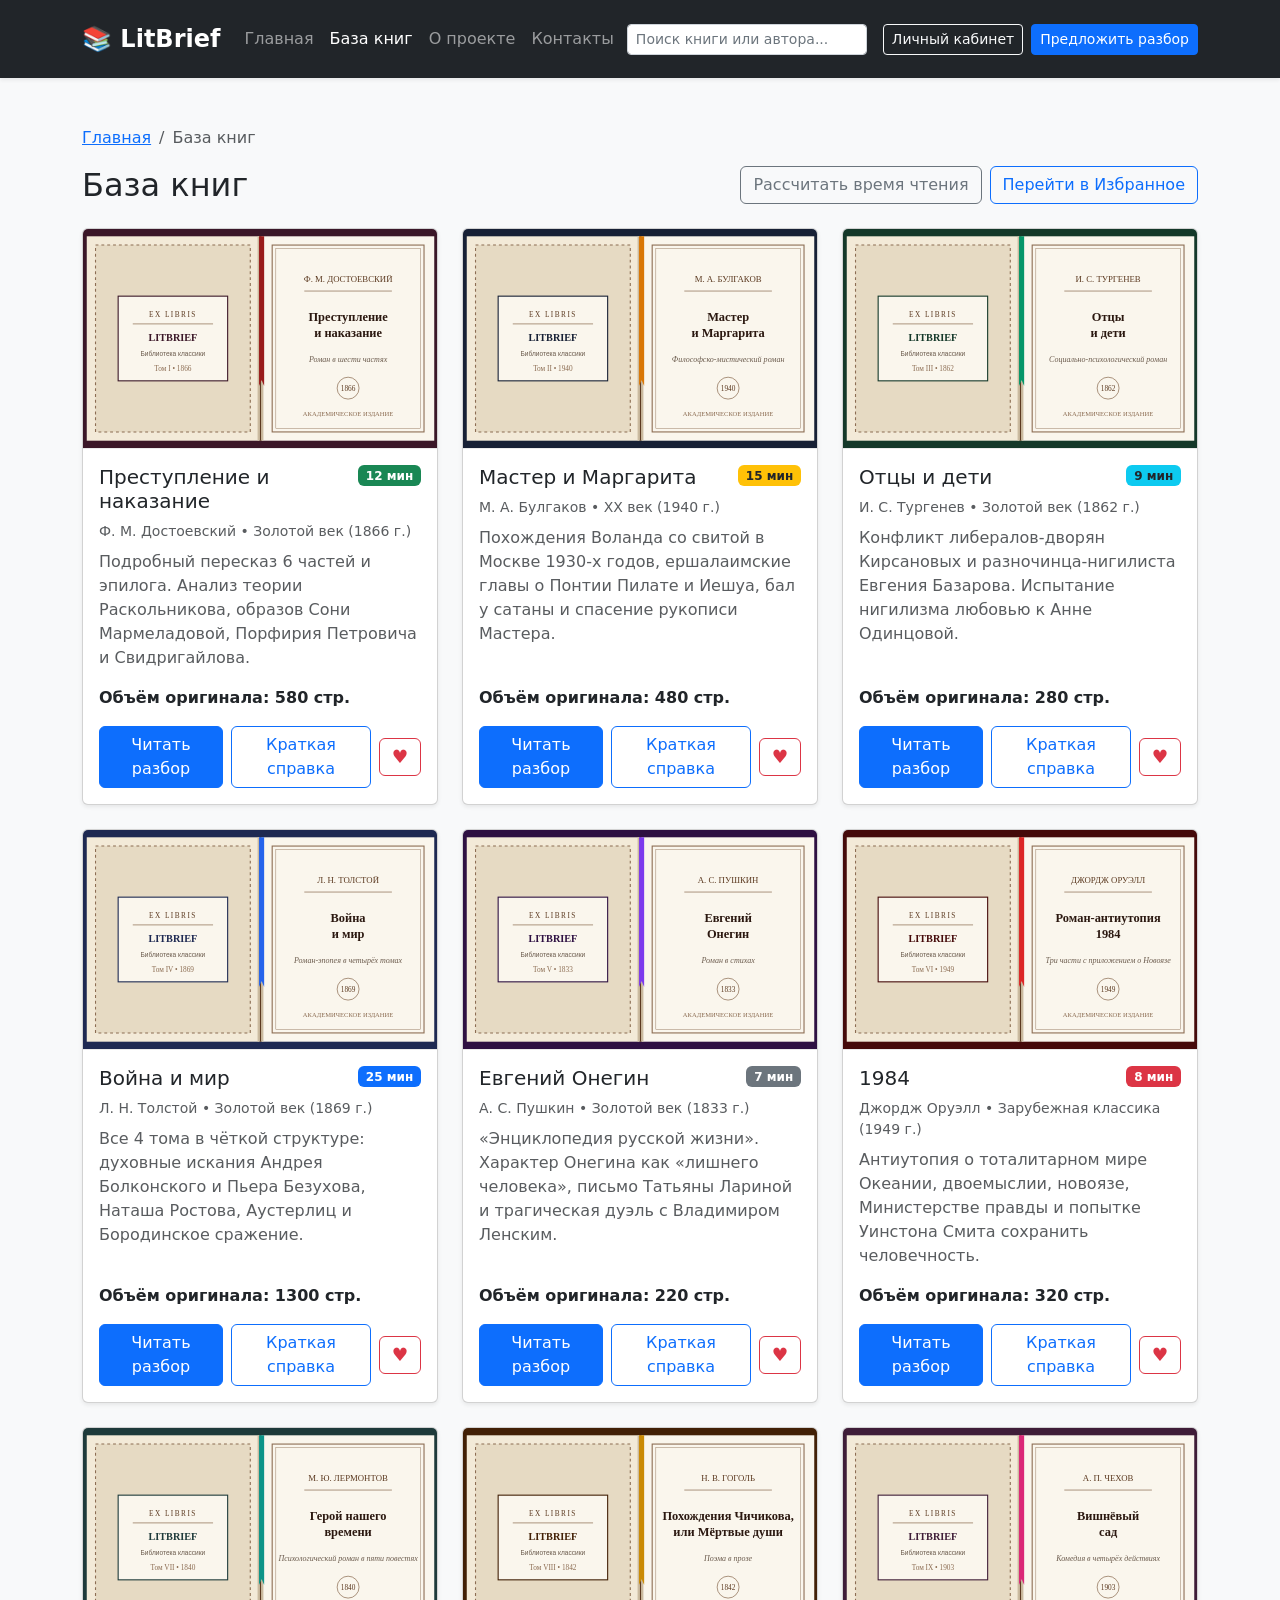
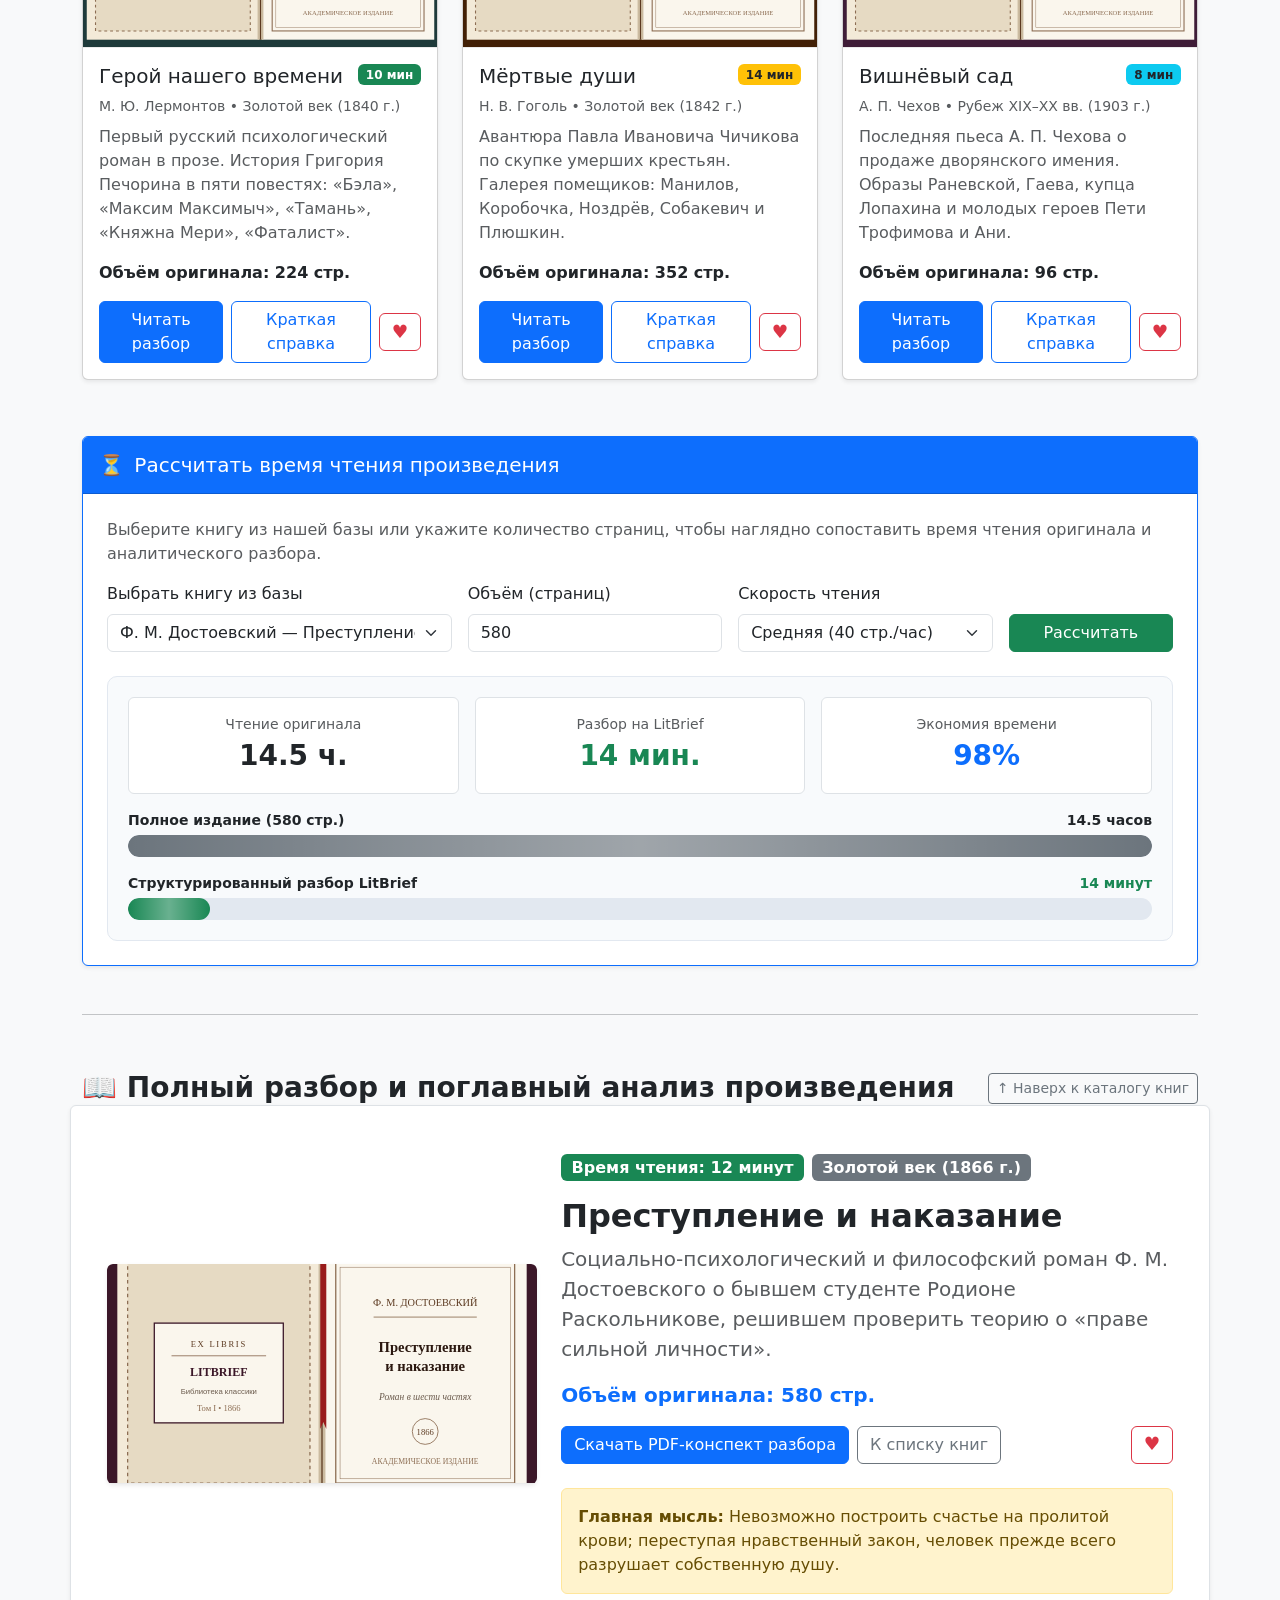
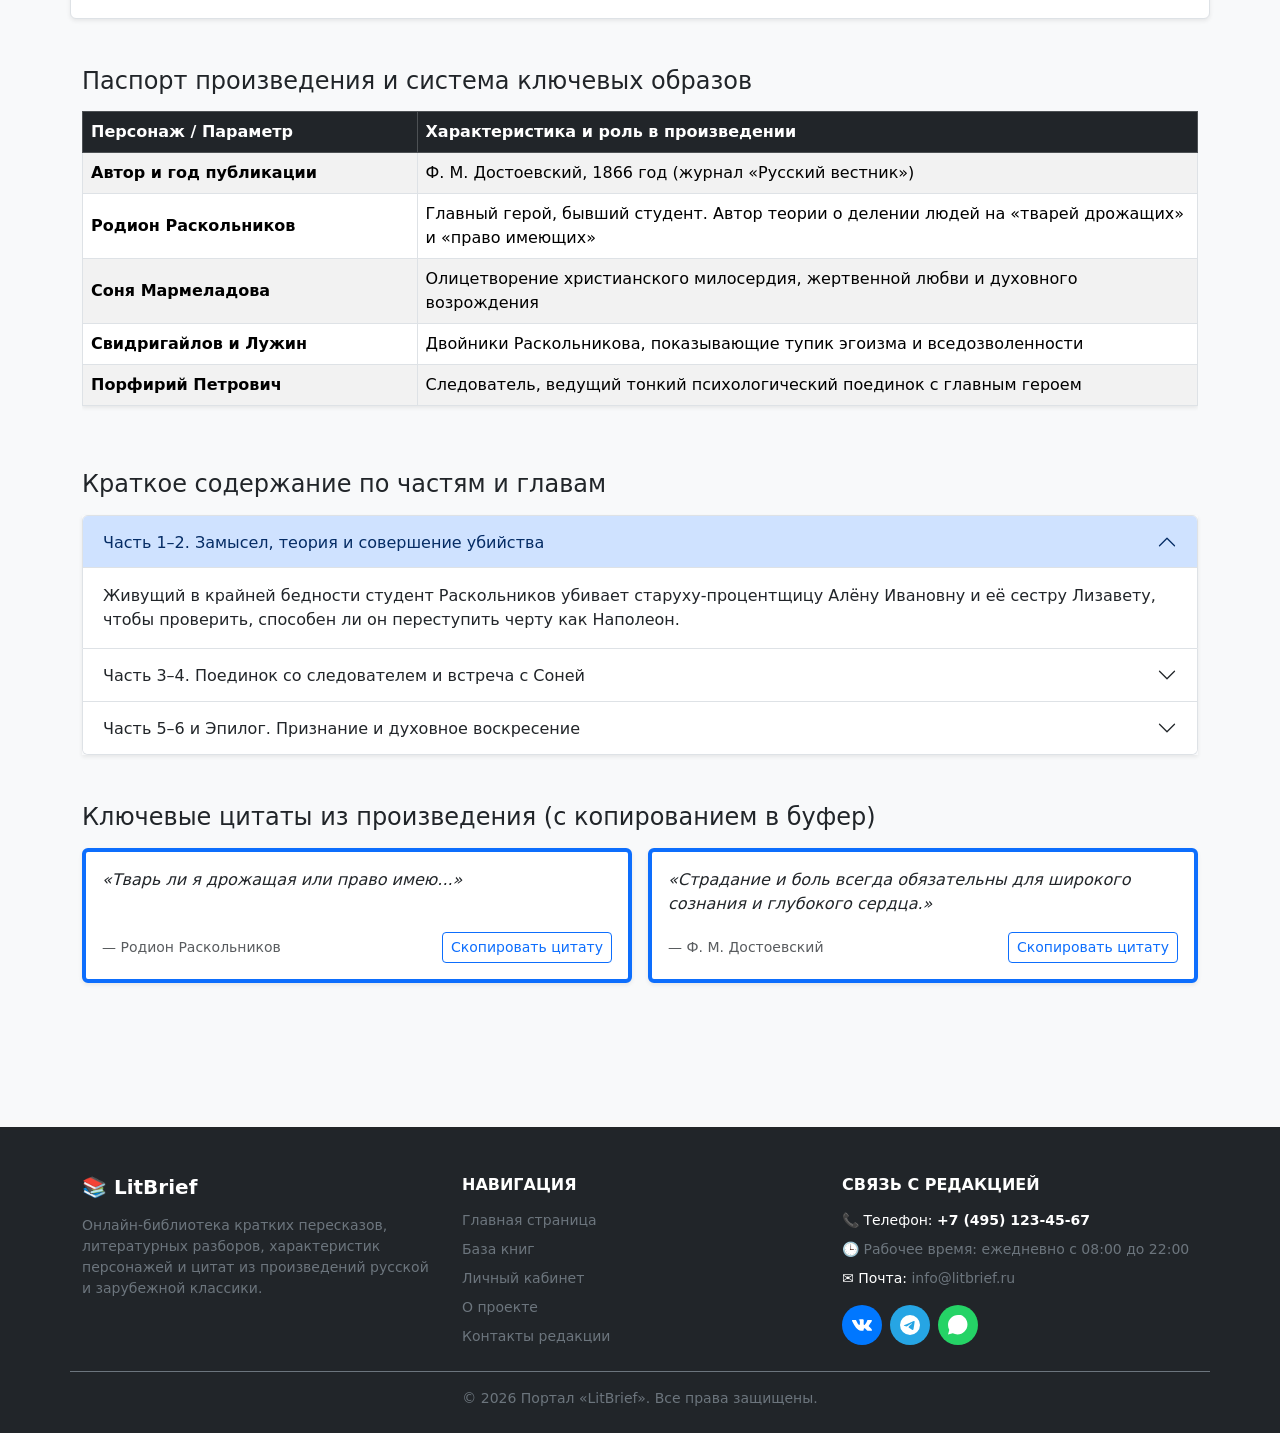
==== commit e09ec664: "fix: redesign header search, favorite heart burst, book opening and calculator animations" ====
--- a/catalog.html
+++ b/catalog.html
@@ -3,7 +3,7 @@
 <head>
   <meta charset="UTF-8">
   <meta name="viewport" content="width=device-width, initial-scale=1.0">
-  <meta name="description" content="База из 9 фундаментальных произведений классической литературы с поиском, калькулятором времени чтения и полным поглавным разбором.">
+  <meta name="description" content="База классической литературы с форзацами, расчётом времени чтения и полным поглавным разбором.">
   <title>База книг и разборы произведений — LitBrief</title>
   <link href="https://cdn.jsdelivr.net/npm/bootstrap@5.3.3/dist/css/bootstrap.min.css" rel="stylesheet">
   <link rel="stylesheet" href="css/custom.css">
@@ -27,24 +27,21 @@
             <li class="nav-item"><a class="nav-link" href="contacts.html">Контакты</a></li>
           </ul>
 
-          <!-- БЛОК ПОИСКА ПО САЙТУ -->
+          <!-- Белый поисковик по сайту -->
           <div class="header-search-wrap me-lg-3 my-2 my-lg-0">
             <input
               type="search"
               id="global-search-input"
-              class="form-control form-control-sm bg-secondary bg-opacity-25 text-white border-secondary"
-              placeholder="🔍 Поиск книги или автора..."
+              class="form-control form-control-sm header-search-input"
+              placeholder="Поиск книги или автора..."
               aria-label="Поиск книги или автора"
               autocomplete="off"
             >
             <div id="global-search-results" class="search-results-dropdown d-none"></div>
           </div>
-          <!-- КОНЕЦ БЛОКА ПОИСКА -->
 
           <div class="d-flex flex-wrap gap-2 align-items-center">
-            <a class="btn btn-outline-light btn-sm" href="profile.html">
-              ♥ Личный кабинет <span class="badge bg-danger ms-1 fav-count-badge">0</span>
-            </a>
+            <a class="btn btn-outline-light btn-sm" href="profile.html">Личный кабинет</a>
             <a class="btn btn-primary btn-sm" href="index.html#propose-form">Предложить разбор</a>
           </div>
         </div>
@@ -56,50 +53,34 @@
     <nav aria-label="Хлебные крошки">
       <ol class="breadcrumb">
         <li class="breadcrumb-item"><a href="index.html">Главная</a></li>
-        <li class="breadcrumb-item active" aria-current="page">База книг и литературных разборов</li>
+        <li class="breadcrumb-item active" aria-current="page">База книг</li>
       </ol>
     </nav>
 
-    <!-- Блок поиска и фильтрации по базе книг -->
-    <section class="card shadow-sm border-0 mb-4 p-3 p-md-4 bg-white">
-      <div class="row g-3 align-items-end">
-        <div class="col-12 col-md-8">
-          <label for="catalog-search-input" class="form-label fw-bold mb-1">🔍 Поиск по базе произведений</label>
-          <input
-            type="search"
-            id="catalog-search-input"
-            class="form-control"
-            placeholder="Введите название книги, фамилию автора или имя героя (например: Раскольников, Булгаков, 1984)..."
-          >
-        </div>
-        <div class="col-12 col-md-4 d-flex gap-2">
-          <button type="button" id="catalog-search-reset" class="btn btn-outline-secondary w-100">Показать все (9)</button>
-          <a href="#reading-calc-section" class="btn btn-outline-primary w-100">⏱️ Время чтения</a>
-        </div>
-      </div>
-      <div id="catalog-search-status" class="small text-muted mt-2" hidden></div>
-    </section>
-
     <div class="d-flex flex-wrap justify-content-between align-items-center mb-4 gap-2">
-      <h1 class="h2 mb-0">База книг (9 изданий)</h1>
-      <a class="btn btn-outline-primary" href="profile.html">Перейти в Избранное ♥</a>
+      <h1 class="h2 mb-0">База книг</h1>
+      <div class="d-flex gap-2">
+        <a class="btn btn-outline-secondary" href="#reading-calc-section">Рассчитать время чтения</a>
+        <a class="btn btn-outline-primary" href="profile.html">Перейти в Избранное</a>
+      </div>
     </div>
 
-    <!-- Сетка из 9 книг с 3D-форзацами, движущимся ляссе и кнопками Избранного -->
+    <!-- Сетка книг с форзацами и аккуратными кнопками Избранного справа на одном уровне -->
     <div class="row g-4 mb-5" id="catalog-grid"></div>
 
-    <!-- КАЛЬКУЛЯТОР ВРЕМЕНИ ЧТЕНИЯ (ВНУТРИ БАЗЫ КНИГ) -->
+    <!-- КАЛЬКУЛЯТОР ВРЕМЕНИ ЧТЕНИЯ С НАГЛЯДНОЙ АНИМАЦИЕЙ -->
     <section id="reading-calc-section" class="my-5 pt-2">
       <div class="card border-primary shadow-sm">
         <div class="card-header bg-primary text-white py-3 d-flex justify-content-between align-items-center">
-          <h2 class="h5 mb-0">⏱️ Рассчитать время чтения произведения</h2>
-          <span class="badge bg-light text-primary">Инструмент читателя</span>
+          <h2 class="h5 mb-0">
+            <span id="calc-hourglass" class="calc-hourglass-icon me-1">⏳</span> Рассчитать время чтения произведения
+          </h2>
         </div>
         <div class="card-body p-4">
           <p class="text-muted mb-3">
-            Выберите книгу из нашей базы или укажите произвольное количество страниц, чтобы сопоставить время чтения оригинала и аналитического разбора на портале LitBrief.
-          </p>
-          <form class="row g-3 align-items-end">
+            Выберите книгу из нашей базы или укажите количество страниц, чтобы наглядно сопоставить время чтения оригинала и аналитического разбора.
+          </p>
+          <form class="row g-3 align-items-end mb-4">
             <div class="col-12 col-md-4">
               <label for="calc-book-preset" class="form-label">Выбрать книгу из базы</label>
               <select id="calc-book-preset" class="form-select">
@@ -130,8 +111,49 @@
               <button type="button" id="calc-btn" class="btn btn-success w-100">Рассчитать</button>
             </div>
           </form>
-          <div id="calc-result" class="alert alert-success mt-3 mb-0" role="status">
-            Чтение оригинала (580 стр.) займёт около <strong>14.5 ч.</strong> Аналитический разбор в нашей базе вы освоите за <strong>12 мин.</strong> (экономия более 98% времени)!
+
+          <!-- Визуальная панель сопоставления времени с анимированными шкалами и бегущими цифрами -->
+          <div class="calc-visual-box" id="calc-visual-box">
+            <div class="row g-3 mb-3 text-center">
+              <div class="col-12 col-md-4">
+                <div class="p-3 bg-white rounded border">
+                  <div class="text-muted small">Чтение оригинала</div>
+                  <div class="fs-3 fw-bold text-dark" id="calc-num-orig">14.5 ч.</div>
+                </div>
+              </div>
+              <div class="col-12 col-md-4">
+                <div class="p-3 bg-white rounded border">
+                  <div class="text-muted small">Разбор на LitBrief</div>
+                  <div class="fs-3 fw-bold text-success" id="calc-num-brief">14 мин.</div>
+                </div>
+              </div>
+              <div class="col-12 col-md-4">
+                <div class="p-3 bg-white rounded border">
+                  <div class="text-muted small">Экономия времени</div>
+                  <div class="fs-3 fw-bold text-primary" id="calc-num-save">98%</div>
+                </div>
+              </div>
+            </div>
+
+            <div class="mb-3">
+              <div class="d-flex justify-content-between small fw-bold mb-1">
+                <span>Полное издание (<span id="calc-label-pages">580</span> стр.)</span>
+                <span id="calc-bar-orig-label">14.5 часов</span>
+              </div>
+              <div class="calc-bar-track">
+                <div id="calc-bar-orig" class="calc-bar-fill bg-secondary" style="width: 100%;"></div>
+              </div>
+            </div>
+
+            <div>
+              <div class="d-flex justify-content-between small fw-bold mb-1">
+                <span>Структурированный разбор LitBrief</span>
+                <span class="text-success" id="calc-bar-brief-label">14 минут</span>
+              </div>
+              <div class="calc-bar-track">
+                <div id="calc-bar-brief" class="calc-bar-fill bg-success" style="width: 8%;"></div>
+              </div>
+            </div>
           </div>
         </div>
       </div>
@@ -139,20 +161,29 @@
 
     <hr class="my-5">
 
-    <!-- ПОЛНЫЙ РАЗБОР ВЫБРАННОЙ КНИГИ (с анимацией перелистывания книжного листа @keyframes pageTurn) -->
+    <!-- ПОЛНЫЙ РАЗБОР ВЫБРАННОЙ КНИГИ С 3D-АНИМАЦИЕЙ ОТКРЫВАНИЯ КНИГИ -->
     <section id="book-analysis-section" class="pt-2">
       <div class="d-flex flex-wrap justify-content-between align-items-center mb-4 gap-2">
         <h2 class="h3 fw-bold mb-0">📖 Полный разбор и поглавный анализ произведения</h2>
-        <a class="btn btn-outline-secondary btn-sm" href="#catalog-grid">↑ Выбрать другую книгу в каталоге</a>
-      </div>
-
-      <!-- Контейнер, к которому применяется анимация перелистывания страницы -->
-      <div id="book-analysis-card" class="page-turn-active">
-        <div class="row g-4 align-items-center bg-white p-4 rounded shadow-sm border">
-          <div class="col-12 col-lg-5">
-            <div class="card book-card-3d shadow-sm overflow-hidden border-0">
-              <div class="endpaper-wrapper">
-                <span class="endpaper-ribbon"></span>
+        <a class="btn btn-outline-secondary btn-sm" href="#catalog-grid">↑ Наверх к каталогу книг</a>
+      </div>
+
+      <!-- Сцена открывания закрытой книги -->
+      <div id="book-open-stage" class="book-open-stage">
+        <!-- Закрытая обложка книги, которая распахивается в 3D при переходе к разбору -->
+        <div class="book-cover-overlay" id="book-cover-overlay" aria-hidden="true">
+          <div class="book-cover-front">
+            <div class="text-uppercase small mb-2" style="letter-spacing: 3px; color: #f59e0b;" id="cover-overlay-author">Ф. М. ДОСТОЕВСКИЙ</div>
+            <div class="h2 fw-bold my-2" id="cover-overlay-title">Преступление и наказание</div>
+            <div class="small fst-italic opacity-75 mt-2">Академический фонд LitBrief</div>
+          </div>
+        </div>
+
+        <!-- Внутренние страницы разбора книги -->
+        <div class="book-pages-content">
+          <div class="row g-4 align-items-center bg-white p-4 rounded shadow-sm border">
+            <div class="col-12 col-lg-5">
+              <div class="card shadow-sm overflow-hidden border-0">
                 <img
                   id="detail-image"
                   src=""
@@ -161,99 +192,102 @@
                 >
               </div>
             </div>
-          </div>
-
-          <div class="col-12 col-lg-7">
-            <div class="d-flex flex-wrap gap-2 mb-3">
-              <span class="badge bg-success fs-6" id="detail-badge">Время чтения: 12 минут</span>
-              <span class="badge bg-secondary fs-6" id="detail-epoch">Золотой век (1866 г.)</span>
-            </div>
-            <h3 class="h2 fw-bold" id="detail-title">Преступление и наказание</h3>
-            <p class="lead text-muted" id="detail-lead"></p>
-            <p class="fs-5 fw-bold text-primary" id="detail-pages"></p>
-            <div class="d-flex flex-wrap gap-2 mb-4">
-              <button class="btn btn-primary" type="button" data-bs-toggle="modal" data-bs-target="#productOrderModal">
-                Скачать PDF-конспект разбора
-              </button>
-              <button class="btn btn-outline-danger fav-btn" type="button" id="detail-fav-btn" data-book="dostoevsky">
-                <span class="heart-icon">♥</span> <span class="fav-text">В избранное</span>
-              </button>
-            </div>
-            <div class="alert alert-warning mb-0" role="alert" id="detail-moral"></div>
-          </div>
-        </div>
-
-        <!-- Таблица характеристик и главных героев -->
-        <div class="mt-5">
-          <h3 class="h4 mb-3">Паспорт произведения и система ключевых образов</h3>
-          <div class="table-responsive">
-            <table class="table table-striped table-bordered align-middle bg-white shadow-sm">
-              <thead class="table-dark">
-                <tr>
-                  <th scope="col" style="width: 30%;">Персонаж / Параметр</th>
-                  <th scope="col">Характеристика и роль в произведении</th>
-                </tr>
-              </thead>
-              <tbody id="detail-table-body"></tbody>
-            </table>
-          </div>
-        </div>
-
-        <!-- Поглавный пересказ в Accordion -->
-        <div class="my-5">
-          <h3 class="h4 mb-3">Краткое содержание по частям и главам</h3>
-          <div class="accordion shadow-sm" id="faqAccordion">
-            <div class="accordion-item">
-              <h4 class="accordion-header">
-                <button class="accordion-button" type="button" data-bs-toggle="collapse" data-bs-target="#faqOne" aria-expanded="true" aria-controls="faqOne" id="acc-btn-1"></button>
-              </h4>
-              <div id="faqOne" class="accordion-collapse collapse show" data-bs-parent="#faqAccordion">
-                <div class="accordion-body" id="acc-body-1"></div>
-              </div>
-            </div>
-
-            <div class="accordion-item">
-              <h4 class="accordion-header">
-                <button class="accordion-button collapsed" type="button" data-bs-toggle="collapse" data-bs-target="#faqTwo" aria-expanded="false" aria-controls="faqTwo" id="acc-btn-2"></button>
-              </h4>
-              <div id="faqTwo" class="accordion-collapse collapse" data-bs-parent="#faqAccordion">
-                <div class="accordion-body" id="acc-body-2"></div>
-              </div>
-            </div>
-
-            <div class="accordion-item">
-              <h4 class="accordion-header">
-                <button class="accordion-button collapsed" type="button" data-bs-toggle="collapse" data-bs-target="#faqThree" aria-expanded="false" aria-controls="faqThree" id="acc-btn-3"></button>
-              </h4>
-              <div id="faqThree" class="accordion-collapse collapse" data-bs-parent="#faqAccordion">
-                <div class="accordion-body" id="acc-body-3"></div>
-              </div>
-            </div>
-          </div>
-        </div>
-
-        <!-- Цитатник -->
-        <div class="my-5" id="quotes">
-          <h3 class="h4 mb-3">Ключевые цитаты из произведения (с копированием в буфер)</h3>
-          <div class="row g-3" id="quotes-container">
-            <div class="col-12 col-md-6">
-              <div class="card h-100 shadow-sm border-start border-4 border-primary">
-                <div class="card-body d-flex flex-column justify-content-between">
-                  <p class="fst-italic mb-3" id="quote-text-1"></p>
-                  <div class="d-flex justify-content-between align-items-center">
-                    <small class="text-muted" id="quote-author-1"></small>
-                    <button type="button" class="btn btn-sm btn-outline-primary copy-quote-btn">Скопировать цитату</button>
+
+            <div class="col-12 col-lg-7">
+              <div class="d-flex flex-wrap gap-2 mb-3">
+                <span class="badge bg-success fs-6" id="detail-badge">Время чтения: 12 минут</span>
+                <span class="badge bg-secondary fs-6" id="detail-epoch">Золотой век (1866 г.)</span>
+              </div>
+              <h3 class="h2 fw-bold" id="detail-title">Преступление и наказание</h3>
+              <p class="lead text-muted" id="detail-lead"></p>
+              <p class="fs-5 fw-bold text-primary" id="detail-pages"></p>
+              <div class="d-flex align-items-center gap-2 mb-4 card-actions-row">
+                <button class="btn btn-primary" type="button" data-bs-toggle="modal" data-bs-target="#productOrderModal">
+                  Скачать PDF-конспект разбора
+                </button>
+                <a class="btn btn-outline-secondary" href="#catalog-grid">
+                  К списку книг
+                </a>
+                <button class="btn btn-outline-danger fav-btn ms-auto" type="button" id="detail-fav-btn" data-book="dostoevsky" aria-label="Добавить в избранное" title="В избранное">
+                  <span class="heart-icon">♥</span>
+                </button>
+              </div>
+              <div class="alert alert-warning mb-0" role="alert" id="detail-moral"></div>
+            </div>
+          </div>
+
+          <!-- Таблица характеристик и главных героев -->
+          <div class="mt-5">
+            <h3 class="h4 mb-3">Паспорт произведения и система ключевых образов</h3>
+            <div class="table-responsive">
+              <table class="table table-striped table-bordered align-middle bg-white shadow-sm">
+                <thead class="table-dark">
+                  <tr>
+                    <th scope="col" style="width: 30%;">Персонаж / Параметр</th>
+                    <th scope="col">Характеристика и роль в произведении</th>
+                  </tr>
+                </thead>
+                <tbody id="detail-table-body"></tbody>
+              </table>
+            </div>
+          </div>
+
+          <!-- Поглавный пересказ в Accordion -->
+          <div class="my-5">
+            <h3 class="h4 mb-3">Краткое содержание по частям и главам</h3>
+            <div class="accordion shadow-sm" id="faqAccordion">
+              <div class="accordion-item">
+                <h4 class="accordion-header">
+                  <button class="accordion-button" type="button" data-bs-toggle="collapse" data-bs-target="#faqOne" aria-expanded="true" aria-controls="faqOne" id="acc-btn-1"></button>
+                </h4>
+                <div id="faqOne" class="accordion-collapse collapse show" data-bs-parent="#faqAccordion">
+                  <div class="accordion-body" id="acc-body-1"></div>
+                </div>
+              </div>
+
+              <div class="accordion-item">
+                <h4 class="accordion-header">
+                  <button class="accordion-button collapsed" type="button" data-bs-toggle="collapse" data-bs-target="#faqTwo" aria-expanded="false" aria-controls="faqTwo" id="acc-btn-2"></button>
+                </h4>
+                <div id="faqTwo" class="accordion-collapse collapse" data-bs-parent="#faqAccordion">
+                  <div class="accordion-body" id="acc-body-2"></div>
+                </div>
+              </div>
+
+              <div class="accordion-item">
+                <h4 class="accordion-header">
+                  <button class="accordion-button collapsed" type="button" data-bs-toggle="collapse" data-bs-target="#faqThree" aria-expanded="false" aria-controls="faqThree" id="acc-btn-3"></button>
+                </h4>
+                <div id="faqThree" class="accordion-collapse collapse" data-bs-parent="#faqAccordion">
+                  <div class="accordion-body" id="acc-body-3"></div>
+                </div>
+              </div>
+            </div>
+          </div>
+
+          <!-- Цитатник -->
+          <div class="my-5" id="quotes">
+            <h3 class="h4 mb-3">Ключевые цитаты из произведения (с копированием в буфер)</h3>
+            <div class="row g-3" id="quotes-container">
+              <div class="col-12 col-md-6">
+                <div class="card h-100 shadow-sm border-start border-4 border-primary">
+                  <div class="card-body d-flex flex-column justify-content-between">
+                    <p class="fst-italic mb-3" id="quote-text-1"></p>
+                    <div class="d-flex justify-content-between align-items-center">
+                      <small class="text-muted" id="quote-author-1"></small>
+                      <button type="button" class="btn btn-sm btn-outline-primary copy-quote-btn">Скопировать цитату</button>
+                    </div>
                   </div>
                 </div>
               </div>
-            </div>
-            <div class="col-12 col-md-6">
-              <div class="card h-100 shadow-sm border-start border-4 border-primary">
-                <div class="card-body d-flex flex-column justify-content-between">
-                  <p class="fst-italic mb-3" id="quote-text-2"></p>
-                  <div class="d-flex justify-content-between align-items-center">
-                    <small class="text-muted" id="quote-author-2"></small>
-                    <button type="button" class="btn btn-sm btn-outline-primary copy-quote-btn">Скопировать цитату</button>
+              <div class="col-12 col-md-6">
+                <div class="card h-100 shadow-sm border-start border-4 border-primary">
+                  <div class="card-body d-flex flex-column justify-content-between">
+                    <p class="fst-italic mb-3" id="quote-text-2"></p>
+                    <div class="d-flex justify-content-between align-items-center">
+                      <small class="text-muted" id="quote-author-2"></small>
+                      <button type="button" class="btn btn-sm btn-outline-primary copy-quote-btn">Скопировать цитату</button>
+                    </div>
                   </div>
                 </div>
               </div>
@@ -264,10 +298,9 @@
     </section>
   </main>
 
-  <!-- Контейнер для индивидуальных всплывающих окон всех 9 книг -->
   <div id="modals-container"></div>
 
-  <!-- Всплывающее окно скачивания PDF-конспекта для текущего разбора -->
+  <!-- Всплывающее окно скачивания PDF-конспекта -->
   <div class="modal fade" id="productOrderModal" tabindex="-1" aria-labelledby="productOrderModalLabel" aria-hidden="true">
     <div class="modal-dialog">
       <div class="modal-content">
@@ -299,7 +332,7 @@
     </div>
   </div>
 
-  <!-- Закреплённый подвал (порядок: телефон, рабочее время, почта; без локации) -->
+  <!-- Закреплённый подвал -->
   <footer class="site-footer bg-dark text-white pt-5 pb-4 mt-5">
     <div class="container">
       <div class="row g-4 pb-4 border-bottom border-secondary">
@@ -313,8 +346,8 @@
           <h2 class="h6 fw-bold text-uppercase mb-3">Навигация</h2>
           <ul class="list-unstyled small mb-0">
             <li class="mb-2"><a class="text-secondary text-decoration-none" href="index.html">Главная страница</a></li>
-            <li class="mb-2"><a class="text-secondary text-decoration-none" href="catalog.html">База книг (Каталог и разборы)</a></li>
-            <li class="mb-2"><a class="text-secondary text-decoration-none" href="profile.html">Личный кабинет и Избранное</a></li>
+            <li class="mb-2"><a class="text-secondary text-decoration-none" href="catalog.html">База книг</a></li>
+            <li class="mb-2"><a class="text-secondary text-decoration-none" href="profile.html">Личный кабинет</a></li>
             <li class="mb-2"><a class="text-secondary text-decoration-none" href="order.html">О проекте</a></li>
             <li><a class="text-secondary text-decoration-none" href="contacts.html">Контакты редакции</a></li>
           </ul>
--- a/css/custom.css
+++ b/css/custom.css
@@ -25,121 +25,26 @@
   flex-shrink: 0;
 }
 
-/* ==========================================================================
-   АНИМАЦИЯ 1: 3D-приоткрытие переплёта форзаца и движение закладки-ляссе
-   ========================================================================== */
-.endpaper-wrapper {
-  position: relative;
-  overflow: hidden;
-  perspective: 1000px;
-  background-color: #2b1810;
-  border-bottom: 1px solid rgba(0, 0, 0, 0.08);
-}
-
-.endpaper-wrapper .card-img-top {
+.card-img-top {
   height: 220px;
   object-fit: cover;
-  transform-origin: left center;
-  transition: transform 0.45s cubic-bezier(0.22, 1, 0.36, 1), filter 0.45s ease;
-}
-
-/* Шёлковая закладка-ляссе по центру корешка */
-.endpaper-ribbon {
-  position: absolute;
-  top: 0;
-  left: 50%;
-  width: 12px;
-  height: 68px;
-  margin-left: -6px;
-  background: linear-gradient(180deg, #7f1d1d 0%, #dc2626 100%);
-  clip-path: polygon(0 0, 100% 0, 100% 100%, 50% 84%, 0 100%);
-  box-shadow: 0 3px 6px rgba(0, 0, 0, 0.35);
-  transition: transform 0.45s cubic-bezier(0.22, 1, 0.36, 1), height 0.45s ease;
-  pointer-events: none;
-  z-index: 2;
-}
-
-.book-card-3d {
-  transition: transform 0.35s ease, box-shadow 0.35s ease;
-}
-
-.book-card-3d:hover {
-  transform: translateY(-4px);
-  box-shadow: 0 12px 24px rgba(0, 0, 0, 0.12) !important;
-}
-
-.book-card-3d:hover .endpaper-wrapper .card-img-top {
-  transform: rotateY(-7deg) scale(1.03);
-  filter: brightness(1.04);
-}
-
-.book-card-3d:hover .endpaper-ribbon {
-  transform: translateY(22px);
-}
-
-/* ==========================================================================
-   АНИМАЦИЯ 2: Эффект «перелистывания книжного листа» при смене разбора книги
-   ========================================================================== */
-@keyframes pageTurn {
-  0% {
-    opacity: 0.15;
-    transform: perspective(1400px) rotateY(-14deg) translateX(-12px);
-  }
-  60% {
-    opacity: 0.95;
-    transform: perspective(1400px) rotateY(2deg) translateX(2px);
-  }
-  100% {
-    opacity: 1;
-    transform: perspective(1400px) rotateY(0deg) translateX(0);
-  }
-}
-
-.page-turn-active {
-  transform-origin: left center;
-  animation: pageTurn 0.65s cubic-bezier(0.22, 1, 0.36, 1) forwards;
-}
-
-/* ==========================================================================
-   АНИМАЦИЯ 3: Сердечко при добавлении книги в «Избранное»
-   ========================================================================== */
-@keyframes heartPop {
-  0% {
-    transform: scale(1);
-  }
-  35% {
-    transform: scale(1.38);
-  }
-  65% {
-    transform: scale(0.88);
-  }
-  100% {
-    transform: scale(1);
-  }
-}
-
-.fav-btn {
-  transition: background-color 0.2s ease, color 0.2s ease, border-color 0.2s ease;
-}
-
-.fav-btn.is-favorite {
-  background-color: #dc2626 !important;
-  border-color: #dc2626 !important;
-  color: #ffffff !important;
-}
-
-.fav-btn .heart-icon {
-  display: inline-block;
-}
-
-.fav-btn.animating .heart-icon {
-  animation: heartPop 0.45s ease;
-}
-
-/* Выпадающий список живого поиска в шапке */
+  border-bottom: 1px solid rgba(0, 0, 0, 0.08);
+}
+
+/* Белый поисковик в шапке */
 .header-search-wrap {
   position: relative;
-  min-width: 230px;
+  min-width: 240px;
+}
+
+.header-search-input {
+  background-color: #ffffff !important;
+  color: #212529 !important;
+  border: 1px solid #ced4da !important;
+}
+
+.header-search-input::placeholder {
+  color: #6c757d !important;
 }
 
 .search-results-dropdown {
@@ -155,6 +60,219 @@
   overflow-y: auto;
 }
 
+/* ==========================================================================
+   АНИМАЦИЯ 1: Кнопка «Избранное» (увеличение сердечка на 1 сек + вылет сердечек)
+   ========================================================================== */
+.fav-btn {
+  position: relative;
+  width: 42px;
+  height: 38px;
+  padding: 0;
+  display: inline-flex;
+  align-items: center;
+  justify-content: center;
+  flex-shrink: 0;
+  overflow: visible;
+  transition: background-color 0.25s ease, border-color 0.25s ease, color 0.25s ease;
+}
+
+.fav-btn.is-favorite {
+  background-color: #dc2626 !important;
+  border-color: #dc2626 !important;
+  color: #ffffff !important;
+}
+
+.fav-btn .heart-icon {
+  display: inline-block;
+  font-size: 1.15rem;
+  line-height: 1;
+  transition: transform 0.3s ease;
+}
+
+@keyframes heartGrowOneSec {
+  0% {
+    transform: scale(1);
+  }
+  30% {
+    transform: scale(1.65);
+  }
+  65% {
+    transform: scale(1.45);
+  }
+  100% {
+    transform: scale(1);
+  }
+}
+
+.fav-btn.animating .heart-icon {
+  animation: heartGrowOneSec 1s cubic-bezier(0.22, 1, 0.36, 1);
+}
+
+.flying-heart {
+  position: absolute;
+  left: 50%;
+  top: 50%;
+  font-size: 14px;
+  color: #dc2626;
+  pointer-events: none;
+  z-index: 20;
+  transform: translate(-50%, -50%);
+  animation: flyHeartParticle 0.95s cubic-bezier(0.16, 1, 0.3, 1) forwards;
+}
+
+@keyframes flyHeartParticle {
+  0% {
+    opacity: 1;
+    transform: translate(-50%, -50%) scale(0.5);
+  }
+  40% {
+    opacity: 1;
+  }
+  100% {
+    opacity: 0;
+    transform: translate(calc(-50% + var(--tx)), calc(-50% + var(--ty))) scale(1.25) rotate(var(--rot));
+  }
+}
+
+/* ==========================================================================
+   АНИМАЦИЯ 2: Открывание закрытой книги при переходе к разбору
+   ========================================================================== */
+.book-open-stage {
+  position: relative;
+  perspective: 1800px;
+}
+
+.book-cover-overlay {
+  position: absolute;
+  inset: 0;
+  z-index: 30;
+  transform-origin: left center;
+  transform-style: preserve-3d;
+  pointer-events: none;
+  opacity: 0;
+}
+
+.book-open-stage.is-opening .book-cover-overlay {
+  animation: openClosedBookCover 1.25s cubic-bezier(0.32, 0.08, 0.24, 1) forwards;
+}
+
+.book-open-stage.is-opening .book-pages-content {
+  animation: revealBookPages 1.25s cubic-bezier(0.22, 1, 0.36, 1) forwards;
+}
+
+.book-cover-front {
+  width: 100%;
+  height: 100%;
+  min-height: 360px;
+  border-radius: 8px;
+  background: linear-gradient(135deg, #2b1810 0%, #432318 60%, #2b1810 100%);
+  border: 3px solid #d4af37;
+  box-shadow: 0 20px 45px rgba(0, 0, 0, 0.35), inset 0 0 0 8px rgba(212, 175, 55, 0.25);
+  display: flex;
+  flex-direction: column;
+  align-items: center;
+  justify-content: center;
+  padding: 2rem;
+  color: #fef3c7;
+  text-align: center;
+}
+
+@keyframes openClosedBookCover {
+  0% {
+    opacity: 1;
+    transform: rotateY(0deg);
+  }
+  25% {
+    opacity: 1;
+    transform: rotateY(-15deg);
+  }
+  85% {
+    opacity: 0.95;
+    transform: rotateY(-145deg);
+  }
+  100% {
+    opacity: 0;
+    transform: rotateY(-175deg);
+  }
+}
+
+@keyframes revealBookPages {
+  0% {
+    opacity: 0.1;
+    transform: scale(0.96);
+  }
+  45% {
+    opacity: 0.6;
+  }
+  100% {
+    opacity: 1;
+    transform: scale(1);
+  }
+}
+
+/* ==========================================================================
+   АНИМАЦИЯ 3: Интерактивная шкала и песочные часы при расчёте времени чтения
+   ========================================================================== */
+.calc-visual-box {
+  background: #f8fafc;
+  border: 1px solid #e2e8f0;
+  border-radius: 10px;
+  padding: 1.25rem;
+}
+
+.calc-bar-track {
+  height: 22px;
+  background-color: #e2e8f0;
+  border-radius: 999px;
+  overflow: hidden;
+  position: relative;
+}
+
+.calc-bar-fill {
+  height: 100%;
+  width: 0%;
+  border-radius: 999px;
+  transition: width 1.1s cubic-bezier(0.22, 1, 0.36, 1);
+  position: relative;
+}
+
+.calc-bar-fill::after {
+  content: "";
+  position: absolute;
+  inset: 0;
+  background: linear-gradient(90deg, rgba(255,255,255,0) 0%, rgba(255,255,255,0.35) 50%, rgba(255,255,255,0) 100%);
+  animation: barShimmer 1.8s infinite;
+}
+
+@keyframes barShimmer {
+  0% {
+    transform: translateX(-100%);
+  }
+  100% {
+    transform: translateX(100%);
+  }
+}
+
+.calc-hourglass-icon {
+  display: inline-block;
+}
+
+.calc-hourglass-icon.spinning {
+  animation: spinHourglass 0.9s cubic-bezier(0.34, 1.56, 0.64, 1);
+}
+
+@keyframes spinHourglass {
+  0% {
+    transform: rotate(0deg) scale(1);
+  }
+  50% {
+    transform: rotate(180deg) scale(1.25);
+  }
+  100% {
+    transform: rotate(360deg) scale(1);
+  }
+}
+
 /* Кнопки социальных сетей */
 .social-link {
   display: inline-flex;
@@ -197,13 +315,9 @@
   outline-offset: 2px !important;
 }
 
-/* Адаптивность кнопок на мобильных экранов */
+/* Адаптивность кнопок на мобильных экранах */
 @media (max-width: 575.98px) {
-  .card-body .d-flex.gap-2 {
-    flex-direction: column;
-  }
-
-  .card-body .btn {
-    width: 100%;
+  .card-actions-row {
+    flex-wrap: wrap;
   }
 }
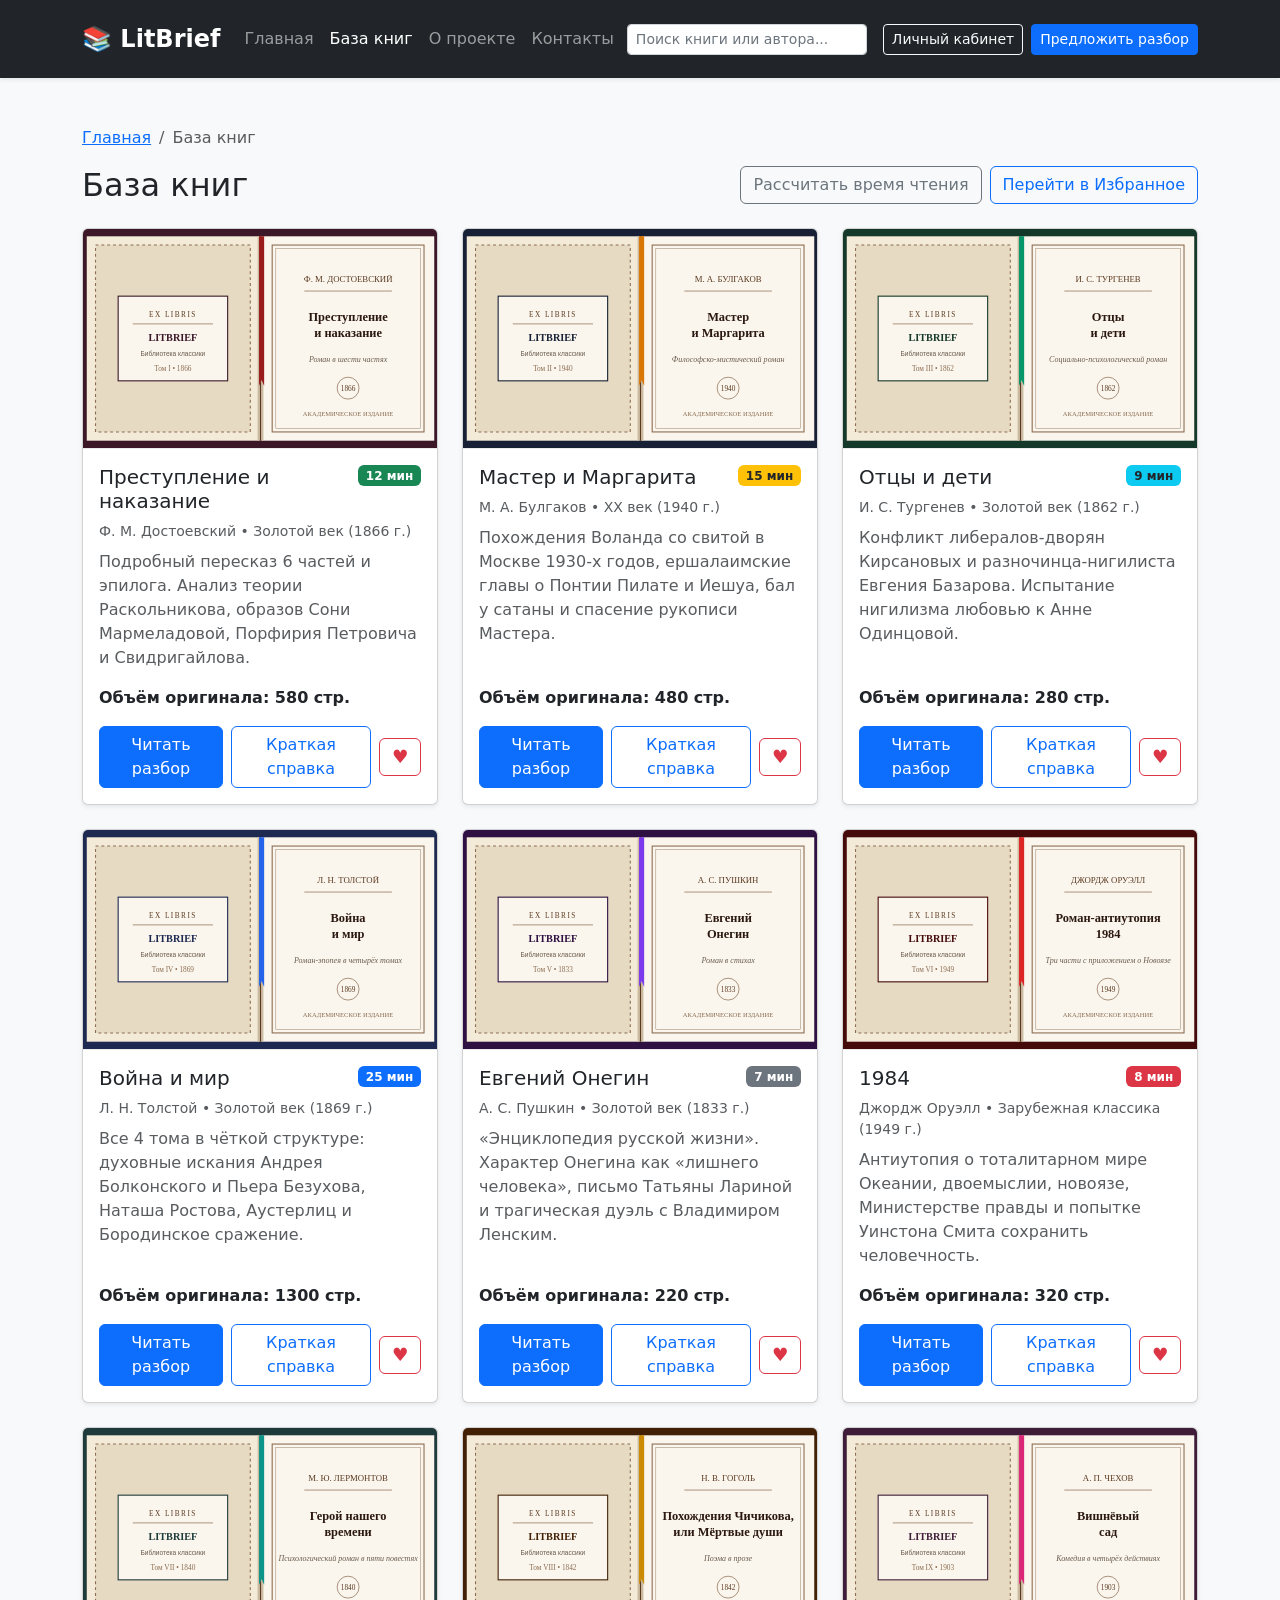
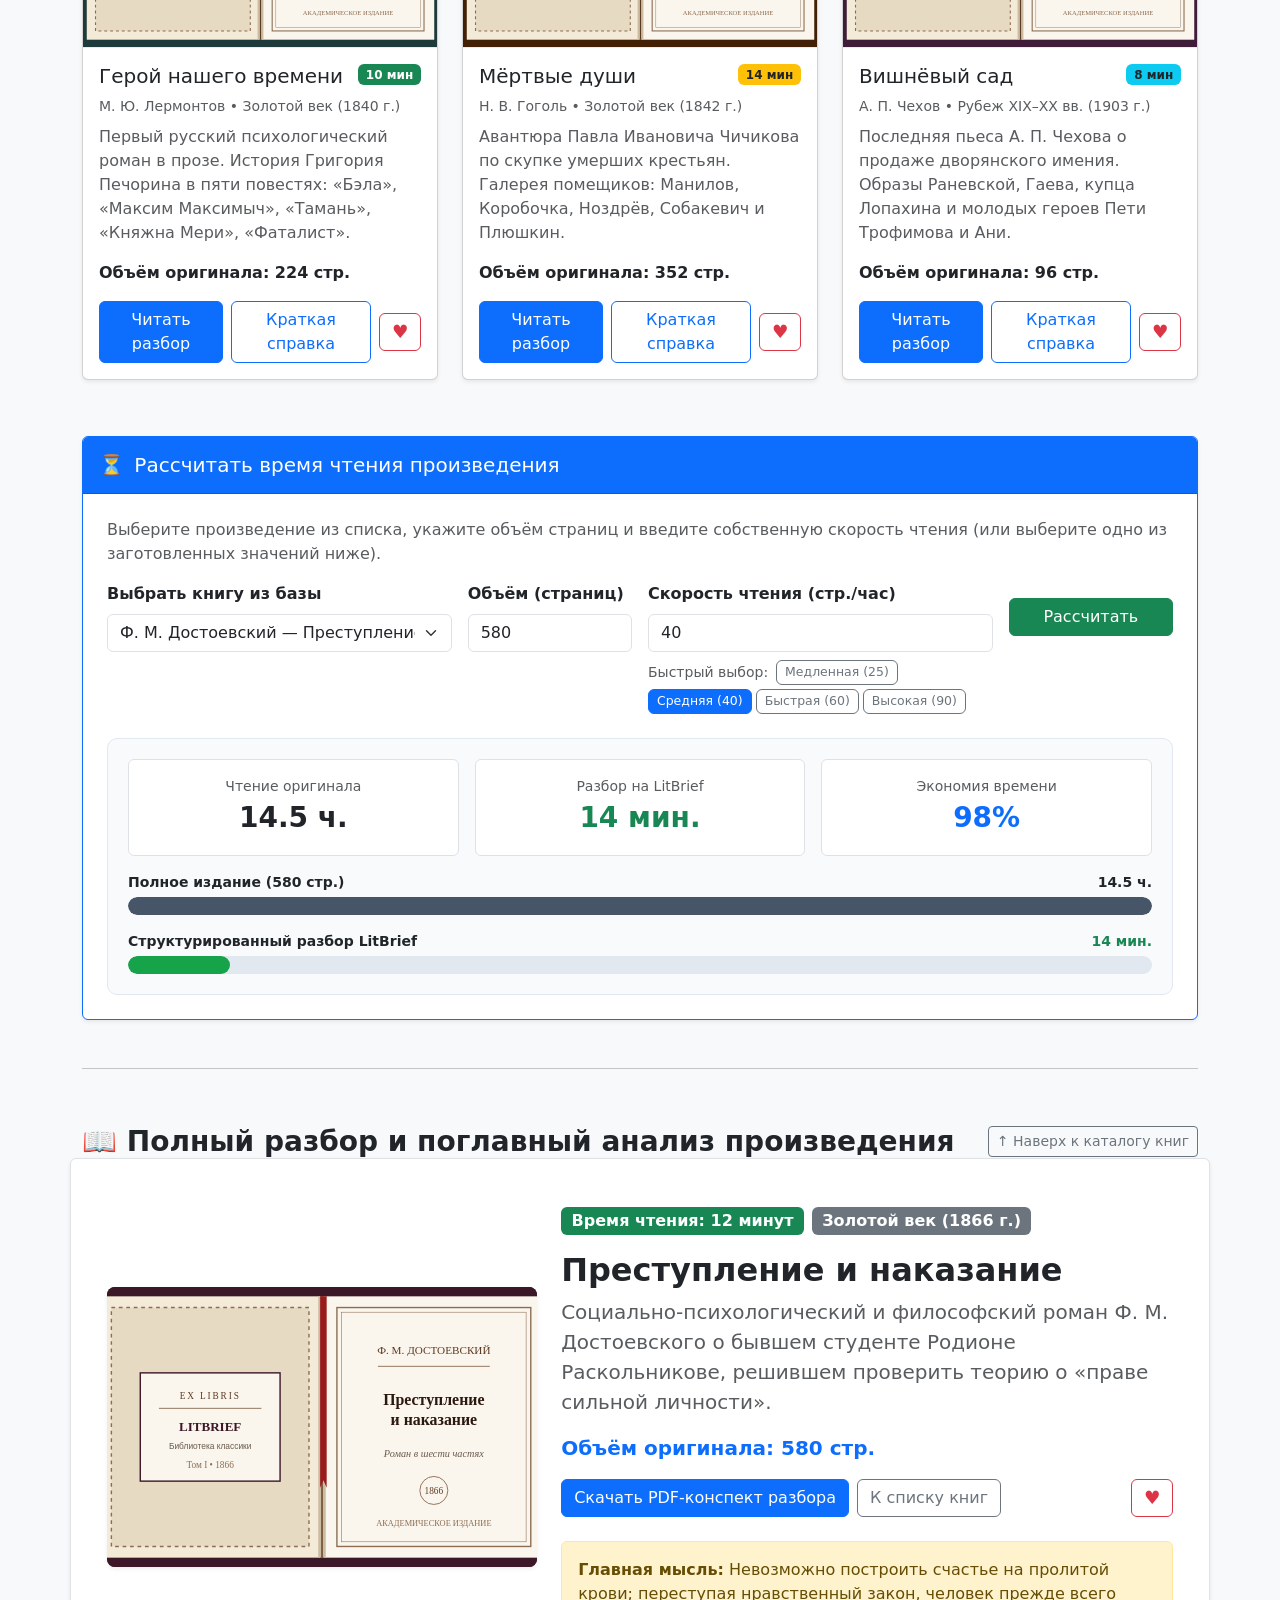
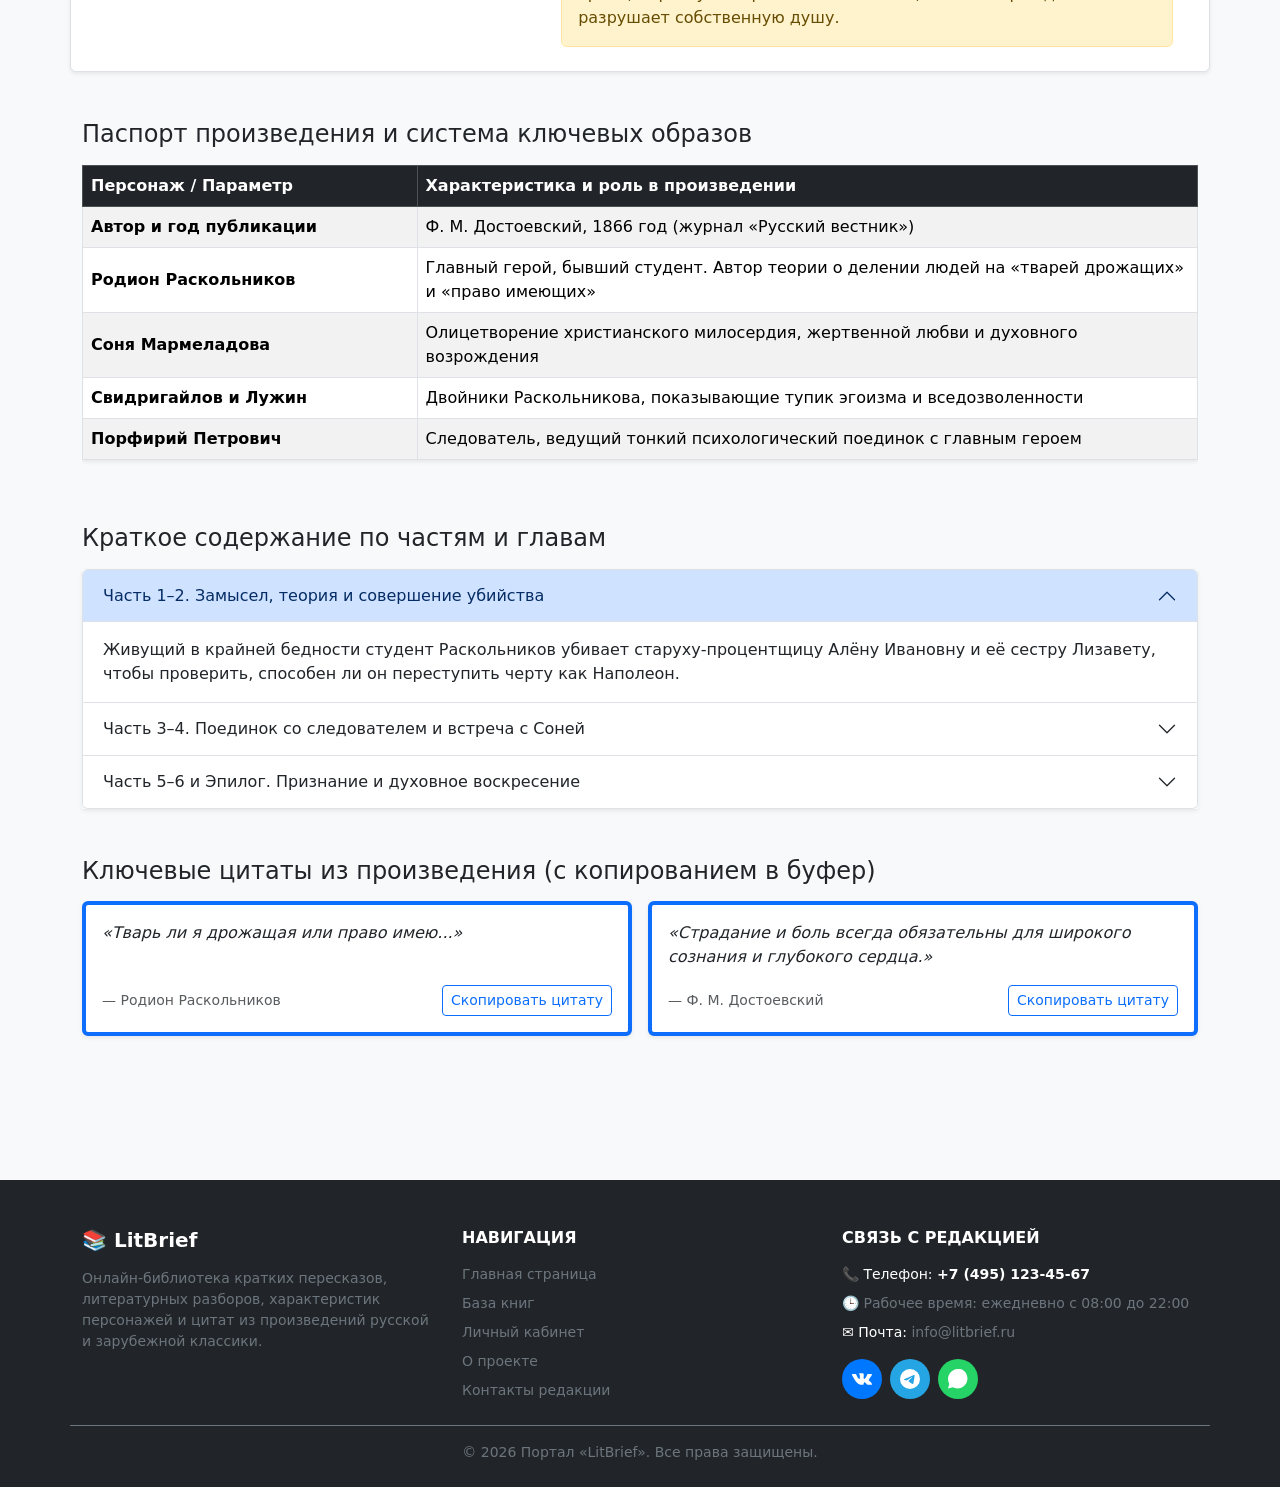
==== commit ecfeba96: "fix: constrain book cover animation to book frame, add speed presets and update README" ====
--- a/catalog.html
+++ b/catalog.html
@@ -65,10 +65,10 @@
       </div>
     </div>
 
-    <!-- Сетка книг с форзацами и аккуратными кнопками Избранного справа на одном уровне -->
+    <!-- Сетка книг -->
     <div class="row g-4 mb-5" id="catalog-grid"></div>
 
-    <!-- КАЛЬКУЛЯТОР ВРЕМЕНИ ЧТЕНИЯ С НАГЛЯДНОЙ АНИМАЦИЕЙ -->
+    <!-- КАЛЬКУЛЯТОР ВРЕМЕНИ ЧТЕНИЯ (ручной ввод скорости + готовые пресеты + плавная анимация) -->
     <section id="reading-calc-section" class="my-5 pt-2">
       <div class="card border-primary shadow-sm">
         <div class="card-header bg-primary text-white py-3 d-flex justify-content-between align-items-center">
@@ -78,11 +78,11 @@
         </div>
         <div class="card-body p-4">
           <p class="text-muted mb-3">
-            Выберите книгу из нашей базы или укажите количество страниц, чтобы наглядно сопоставить время чтения оригинала и аналитического разбора.
-          </p>
-          <form class="row g-3 align-items-end mb-4">
-            <div class="col-12 col-md-4">
-              <label for="calc-book-preset" class="form-label">Выбрать книгу из базы</label>
+            Выберите произведение из списка, укажите объём страниц и введите собственную скорость чтения (или выберите одно из заготовленных значений ниже).
+          </p>
+          <form class="row g-3 align-items-start mb-4" onsubmit="return false;">
+            <div class="col-12 col-lg-4">
+              <label for="calc-book-preset" class="form-label fw-semibold">Выбрать книгу из базы</label>
               <select id="calc-book-preset" class="form-select">
                 <option value="580" selected>Ф. М. Достоевский — Преступление и наказание (580 стр.)</option>
                 <option value="480">М. А. Булгаков — Мастер и Маргарита (480 стр.)</option>
@@ -95,42 +95,56 @@
                 <option value="96">А. П. Чехов — Вишнёвый сад (96 стр.)</option>
               </select>
             </div>
-            <div class="col-12 col-md-3">
-              <label for="calc-pages" class="form-label">Объём (страниц)</label>
+
+            <div class="col-12 col-sm-6 col-lg-2">
+              <label for="calc-pages" class="form-label fw-semibold">Объём (страниц)</label>
               <input type="number" id="calc-pages" class="form-control" value="580" min="10" max="5000">
             </div>
-            <div class="col-12 col-md-3">
-              <label for="calc-speed" class="form-label">Скорость чтения</label>
-              <select id="calc-speed" class="form-select">
-                <option value="25">Вдумчивая (25 стр./час)</option>
-                <option value="40" selected>Средняя (40 стр./час)</option>
-                <option value="60">Быстрая (60 стр./час)</option>
-              </select>
-            </div>
-            <div class="col-12 col-md-2">
-              <button type="button" id="calc-btn" class="btn btn-success w-100">Рассчитать</button>
+
+            <div class="col-12 col-sm-6 col-lg-4">
+              <label for="calc-speed" class="form-label fw-semibold">Скорость чтения (стр./час)</label>
+              <input
+                type="number"
+                id="calc-speed"
+                class="form-control"
+                value="40"
+                min="5"
+                max="300"
+                placeholder="Введите скорость (стр./ч)"
+              >
+              <div class="d-flex flex-wrap align-items-center gap-1 mt-2">
+                <span class="text-muted small me-1">Быстрый выбор:</span>
+                <button type="button" class="btn btn-outline-secondary speed-preset-btn" data-speed="25">Медленная (25)</button>
+                <button type="button" class="btn btn-primary speed-preset-btn" data-speed="40">Средняя (40)</button>
+                <button type="button" class="btn btn-outline-secondary speed-preset-btn" data-speed="60">Быстрая (60)</button>
+                <button type="button" class="btn btn-outline-secondary speed-preset-btn" data-speed="90">Высокая (90)</button>
+              </div>
+            </div>
+
+            <div class="col-12 col-lg-2 d-grid" style="margin-top: 2rem;">
+              <button type="button" id="calc-btn" class="btn btn-success">Рассчитать</button>
             </div>
           </form>
 
-          <!-- Визуальная панель сопоставления времени с анимированными шкалами и бегущими цифрами -->
+          <!-- Визуальная панель сопоставления времени -->
           <div class="calc-visual-box" id="calc-visual-box">
             <div class="row g-3 mb-3 text-center">
               <div class="col-12 col-md-4">
                 <div class="p-3 bg-white rounded border">
                   <div class="text-muted small">Чтение оригинала</div>
-                  <div class="fs-3 fw-bold text-dark" id="calc-num-orig">14.5 ч.</div>
+                  <div class="fs-3 fw-bold text-dark" id="calc-num-orig" data-val="14.5">14.5 ч.</div>
                 </div>
               </div>
               <div class="col-12 col-md-4">
                 <div class="p-3 bg-white rounded border">
                   <div class="text-muted small">Разбор на LitBrief</div>
-                  <div class="fs-3 fw-bold text-success" id="calc-num-brief">14 мин.</div>
+                  <div class="fs-3 fw-bold text-success" id="calc-num-brief" data-val="14">14 мин.</div>
                 </div>
               </div>
               <div class="col-12 col-md-4">
                 <div class="p-3 bg-white rounded border">
                   <div class="text-muted small">Экономия времени</div>
-                  <div class="fs-3 fw-bold text-primary" id="calc-num-save">98%</div>
+                  <div class="fs-3 fw-bold text-primary" id="calc-num-save" data-val="98">98%</div>
                 </div>
               </div>
             </div>
@@ -138,20 +152,20 @@
             <div class="mb-3">
               <div class="d-flex justify-content-between small fw-bold mb-1">
                 <span>Полное издание (<span id="calc-label-pages">580</span> стр.)</span>
-                <span id="calc-bar-orig-label">14.5 часов</span>
+                <span id="calc-bar-orig-label">14.5 ч.</span>
               </div>
               <div class="calc-bar-track">
-                <div id="calc-bar-orig" class="calc-bar-fill bg-secondary" style="width: 100%;"></div>
+                <div id="calc-bar-orig" class="calc-bar-fill calc-bar-orig-color" style="width: 100%;"></div>
               </div>
             </div>
 
             <div>
               <div class="d-flex justify-content-between small fw-bold mb-1">
                 <span>Структурированный разбор LitBrief</span>
-                <span class="text-success" id="calc-bar-brief-label">14 минут</span>
+                <span class="text-success" id="calc-bar-brief-label">14 мин.</span>
               </div>
               <div class="calc-bar-track">
-                <div id="calc-bar-brief" class="calc-bar-fill bg-success" style="width: 8%;"></div>
+                <div id="calc-bar-brief" class="calc-bar-fill calc-bar-brief-color" style="width: 10%;"></div>
               </div>
             </div>
           </div>
@@ -161,134 +175,130 @@
 
     <hr class="my-5">
 
-    <!-- ПОЛНЫЙ РАЗБОР ВЫБРАННОЙ КНИГИ С 3D-АНИМАЦИЕЙ ОТКРЫВАНИЯ КНИГИ -->
+    <!-- ПОЛНЫЙ РАЗБОР ВЫБРАННОЙ КНИГИ (обложка открывается строго в рамке самой книги слева) -->
     <section id="book-analysis-section" class="pt-2">
       <div class="d-flex flex-wrap justify-content-between align-items-center mb-4 gap-2">
         <h2 class="h3 fw-bold mb-0">📖 Полный разбор и поглавный анализ произведения</h2>
         <a class="btn btn-outline-secondary btn-sm" href="#catalog-grid">↑ Наверх к каталогу книг</a>
       </div>
 
-      <!-- Сцена открывания закрытой книги -->
-      <div id="book-open-stage" class="book-open-stage">
-        <!-- Закрытая обложка книги, которая распахивается в 3D при переходе к разбору -->
-        <div class="book-cover-overlay" id="book-cover-overlay" aria-hidden="true">
-          <div class="book-cover-front">
-            <div class="text-uppercase small mb-2" style="letter-spacing: 3px; color: #f59e0b;" id="cover-overlay-author">Ф. М. ДОСТОЕВСКИЙ</div>
-            <div class="h2 fw-bold my-2" id="cover-overlay-title">Преступление и наказание</div>
-            <div class="small fst-italic opacity-75 mt-2">Академический фонд LitBrief</div>
-          </div>
-        </div>
-
-        <!-- Внутренние страницы разбора книги -->
-        <div class="book-pages-content">
-          <div class="row g-4 align-items-center bg-white p-4 rounded shadow-sm border">
-            <div class="col-12 col-lg-5">
-              <div class="card shadow-sm overflow-hidden border-0">
-                <img
-                  id="detail-image"
-                  src=""
-                  class="card-img-top img-fluid w-100"
-                  alt="Форзац выбранного произведения"
-                >
-              </div>
-            </div>
-
-            <div class="col-12 col-lg-7">
-              <div class="d-flex flex-wrap gap-2 mb-3">
-                <span class="badge bg-success fs-6" id="detail-badge">Время чтения: 12 минут</span>
-                <span class="badge bg-secondary fs-6" id="detail-epoch">Золотой век (1866 г.)</span>
-              </div>
-              <h3 class="h2 fw-bold" id="detail-title">Преступление и наказание</h3>
-              <p class="lead text-muted" id="detail-lead"></p>
-              <p class="fs-5 fw-bold text-primary" id="detail-pages"></p>
-              <div class="d-flex align-items-center gap-2 mb-4 card-actions-row">
-                <button class="btn btn-primary" type="button" data-bs-toggle="modal" data-bs-target="#productOrderModal">
-                  Скачать PDF-конспект разбора
-                </button>
-                <a class="btn btn-outline-secondary" href="#catalog-grid">
-                  К списку книг
-                </a>
-                <button class="btn btn-outline-danger fav-btn ms-auto" type="button" id="detail-fav-btn" data-book="dostoevsky" aria-label="Добавить в избранное" title="В избранное">
-                  <span class="heart-icon">♥</span>
-                </button>
-              </div>
-              <div class="alert alert-warning mb-0" role="alert" id="detail-moral"></div>
-            </div>
-          </div>
-
-          <!-- Таблица характеристик и главных героев -->
-          <div class="mt-5">
-            <h3 class="h4 mb-3">Паспорт произведения и система ключевых образов</h3>
-            <div class="table-responsive">
-              <table class="table table-striped table-bordered align-middle bg-white shadow-sm">
-                <thead class="table-dark">
-                  <tr>
-                    <th scope="col" style="width: 30%;">Персонаж / Параметр</th>
-                    <th scope="col">Характеристика и роль в произведении</th>
-                  </tr>
-                </thead>
-                <tbody id="detail-table-body"></tbody>
-              </table>
-            </div>
-          </div>
-
-          <!-- Поглавный пересказ в Accordion -->
-          <div class="my-5">
-            <h3 class="h4 mb-3">Краткое содержание по частям и главам</h3>
-            <div class="accordion shadow-sm" id="faqAccordion">
-              <div class="accordion-item">
-                <h4 class="accordion-header">
-                  <button class="accordion-button" type="button" data-bs-toggle="collapse" data-bs-target="#faqOne" aria-expanded="true" aria-controls="faqOne" id="acc-btn-1"></button>
-                </h4>
-                <div id="faqOne" class="accordion-collapse collapse show" data-bs-parent="#faqAccordion">
-                  <div class="accordion-body" id="acc-body-1"></div>
-                </div>
-              </div>
-
-              <div class="accordion-item">
-                <h4 class="accordion-header">
-                  <button class="accordion-button collapsed" type="button" data-bs-toggle="collapse" data-bs-target="#faqTwo" aria-expanded="false" aria-controls="faqTwo" id="acc-btn-2"></button>
-                </h4>
-                <div id="faqTwo" class="accordion-collapse collapse" data-bs-parent="#faqAccordion">
-                  <div class="accordion-body" id="acc-body-2"></div>
-                </div>
-              </div>
-
-              <div class="accordion-item">
-                <h4 class="accordion-header">
-                  <button class="accordion-button collapsed" type="button" data-bs-toggle="collapse" data-bs-target="#faqThree" aria-expanded="false" aria-controls="faqThree" id="acc-btn-3"></button>
-                </h4>
-                <div id="faqThree" class="accordion-collapse collapse" data-bs-parent="#faqAccordion">
-                  <div class="accordion-body" id="acc-body-3"></div>
-                </div>
-              </div>
-            </div>
-          </div>
-
-          <!-- Цитатник -->
-          <div class="my-5" id="quotes">
-            <h3 class="h4 mb-3">Ключевые цитаты из произведения (с копированием в буфер)</h3>
-            <div class="row g-3" id="quotes-container">
-              <div class="col-12 col-md-6">
-                <div class="card h-100 shadow-sm border-start border-4 border-primary">
-                  <div class="card-body d-flex flex-column justify-content-between">
-                    <p class="fst-italic mb-3" id="quote-text-1"></p>
-                    <div class="d-flex justify-content-between align-items-center">
-                      <small class="text-muted" id="quote-author-1"></small>
-                      <button type="button" class="btn btn-sm btn-outline-primary copy-quote-btn">Скопировать цитату</button>
-                    </div>
-                  </div>
-                </div>
-              </div>
-              <div class="col-12 col-md-6">
-                <div class="card h-100 shadow-sm border-start border-4 border-primary">
-                  <div class="card-body d-flex flex-column justify-content-between">
-                    <p class="fst-italic mb-3" id="quote-text-2"></p>
-                    <div class="d-flex justify-content-between align-items-center">
-                      <small class="text-muted" id="quote-author-2"></small>
-                      <button type="button" class="btn btn-sm btn-outline-primary copy-quote-btn">Скопировать цитату</button>
-                    </div>
-                  </div>
+      <div class="row g-4 align-items-center bg-white p-4 rounded shadow-sm border">
+        <!-- Левая колонка: Книга с открывающейся обложкой строго по размеру форзаца -->
+        <div class="col-12 col-lg-5">
+          <div id="book-open-stage" class="book-frame-stage shadow-sm">
+            <!-- Закрытая обложка книги (открывается только поверх самой книги) -->
+            <div class="book-cover-overlay" id="book-cover-overlay" aria-hidden="true">
+              <div class="book-cover-front">
+                <div class="text-uppercase small mb-2" style="letter-spacing: 2px; color: #fbbf24;" id="cover-overlay-author">Ф. М. ДОСТОЕВСКИЙ</div>
+                <div class="h4 fw-bold my-2" id="cover-overlay-title">Преступление и наказание</div>
+                <div class="small fst-italic opacity-75 mt-2">Библиотека классики LitBrief</div>
+              </div>
+            </div>
+            <!-- Разворот-форзац книги под обложкой -->
+            <img
+              id="detail-image"
+              src=""
+              class="img-fluid w-100 d-block"
+              alt="Форзац выбранного произведения"
+            >
+          </div>
+        </div>
+
+        <!-- Правая колонка: Описание и кнопки -->
+        <div class="col-12 col-lg-7">
+          <div class="d-flex flex-wrap gap-2 mb-3">
+            <span class="badge bg-success fs-6" id="detail-badge">Время чтения: 12 минут</span>
+            <span class="badge bg-secondary fs-6" id="detail-epoch">Золотой век (1866 г.)</span>
+          </div>
+          <h3 class="h2 fw-bold" id="detail-title">Преступление и наказание</h3>
+          <p class="lead text-muted" id="detail-lead"></p>
+          <p class="fs-5 fw-bold text-primary" id="detail-pages"></p>
+          <div class="d-flex align-items-center gap-2 mb-4 card-actions-row">
+            <button class="btn btn-primary" type="button" data-bs-toggle="modal" data-bs-target="#productOrderModal">
+              Скачать PDF-конспект разбора
+            </button>
+            <a class="btn btn-outline-secondary" href="#catalog-grid">
+              К списку книг
+            </a>
+            <button class="btn btn-outline-danger fav-btn ms-auto" type="button" id="detail-fav-btn" data-book="dostoevsky" aria-label="Добавить в избранное" title="В избранное">
+              <span class="heart-icon">♥</span>
+            </button>
+          </div>
+          <div class="alert alert-warning mb-0" role="alert" id="detail-moral"></div>
+        </div>
+      </div>
+
+      <!-- Таблица характеристик и главных героев -->
+      <div class="mt-5">
+        <h3 class="h4 mb-3">Паспорт произведения и система ключевых образов</h3>
+        <div class="table-responsive">
+          <table class="table table-striped table-bordered align-middle bg-white shadow-sm">
+            <thead class="table-dark">
+              <tr>
+                <th scope="col" style="width: 30%;">Персонаж / Параметр</th>
+                <th scope="col">Характеристика и роль в произведении</th>
+              </tr>
+            </thead>
+            <tbody id="detail-table-body"></tbody>
+          </table>
+        </div>
+      </div>
+
+      <!-- Поглавный пересказ в Accordion -->
+      <div class="my-5">
+        <h3 class="h4 mb-3">Краткое содержание по частям и главам</h3>
+        <div class="accordion shadow-sm" id="faqAccordion">
+          <div class="accordion-item">
+            <h4 class="accordion-header">
+              <button class="accordion-button" type="button" data-bs-toggle="collapse" data-bs-target="#faqOne" aria-expanded="true" aria-controls="faqOne" id="acc-btn-1"></button>
+            </h4>
+            <div id="faqOne" class="accordion-collapse collapse show" data-bs-parent="#faqAccordion">
+              <div class="accordion-body" id="acc-body-1"></div>
+            </div>
+          </div>
+
+          <div class="accordion-item">
+            <h4 class="accordion-header">
+              <button class="accordion-button collapsed" type="button" data-bs-toggle="collapse" data-bs-target="#faqTwo" aria-expanded="false" aria-controls="faqTwo" id="acc-btn-2"></button>
+            </h4>
+            <div id="faqTwo" class="accordion-collapse collapse" data-bs-parent="#faqAccordion">
+              <div class="accordion-body" id="acc-body-2"></div>
+            </div>
+          </div>
+
+          <div class="accordion-item">
+            <h4 class="accordion-header">
+              <button class="accordion-button collapsed" type="button" data-bs-toggle="collapse" data-bs-target="#faqThree" aria-expanded="false" aria-controls="faqThree" id="acc-btn-3"></button>
+            </h4>
+            <div id="faqThree" class="accordion-collapse collapse" data-bs-parent="#faqAccordion">
+              <div class="accordion-body" id="acc-body-3"></div>
+            </div>
+          </div>
+        </div>
+      </div>
+
+      <!-- Цитатник -->
+      <div class="my-5" id="quotes">
+        <h3 class="h4 mb-3">Ключевые цитаты из произведения (с копированием в буфер)</h3>
+        <div class="row g-3" id="quotes-container">
+          <div class="col-12 col-md-6">
+            <div class="card h-100 shadow-sm border-start border-4 border-primary">
+              <div class="card-body d-flex flex-column justify-content-between">
+                <p class="fst-italic mb-3" id="quote-text-1"></p>
+                <div class="d-flex justify-content-between align-items-center">
+                  <small class="text-muted" id="quote-author-1"></small>
+                  <button type="button" class="btn btn-sm btn-outline-primary copy-quote-btn">Скопировать цитату</button>
+                </div>
+              </div>
+            </div>
+          </div>
+          <div class="col-12 col-md-6">
+            <div class="card h-100 shadow-sm border-start border-4 border-primary">
+              <div class="card-body d-flex flex-column justify-content-between">
+                <p class="fst-italic mb-3" id="quote-text-2"></p>
+                <div class="d-flex justify-content-between align-items-center">
+                  <small class="text-muted" id="quote-author-2"></small>
+                  <button type="button" class="btn btn-sm btn-outline-primary copy-quote-btn">Скопировать цитату</button>
                 </div>
               </div>
             </div>
--- a/css/custom.css
+++ b/css/custom.css
@@ -25,10 +25,18 @@
   flex-shrink: 0;
 }
 
-.card-img-top {
+.card-img-top,
+#detail-image {
   height: 220px;
   object-fit: cover;
   border-bottom: 1px solid rgba(0, 0, 0, 0.08);
+  pointer-events: none;
+  user-select: none;
+}
+
+#detail-image {
+  height: 280px;
+  border-bottom: none;
 }
 
 /* Белый поисковик в шапке */
@@ -61,7 +69,7 @@
 }
 
 /* ==========================================================================
-   АНИМАЦИЯ 1: Кнопка «Избранное» (увеличение сердечка на 1 сек + вылет сердечек)
+   АНИМАЦИЯ 1: Плавное увеличение сердечка и мягкий вылет искр-сердечек
    ========================================================================== */
 .fav-btn {
   position: relative;
@@ -73,7 +81,7 @@
   justify-content: center;
   flex-shrink: 0;
   overflow: visible;
-  transition: background-color 0.25s ease, border-color 0.25s ease, color 0.25s ease;
+  transition: background-color 0.3s ease, border-color 0.3s ease, color 0.3s ease;
 }
 
 .fav-btn.is-favorite {
@@ -86,18 +94,18 @@
   display: inline-block;
   font-size: 1.15rem;
   line-height: 1;
-  transition: transform 0.3s ease;
-}
-
-@keyframes heartGrowOneSec {
+  will-change: transform;
+}
+
+@keyframes heartPulseSmooth {
   0% {
     transform: scale(1);
   }
-  30% {
-    transform: scale(1.65);
-  }
-  65% {
+  35% {
     transform: scale(1.45);
+  }
+  70% {
+    transform: scale(1.2);
   }
   100% {
     transform: scale(1);
@@ -105,113 +113,112 @@
 }
 
 .fav-btn.animating .heart-icon {
-  animation: heartGrowOneSec 1s cubic-bezier(0.22, 1, 0.36, 1);
+  animation: heartPulseSmooth 1.1s cubic-bezier(0.25, 1, 0.5, 1);
 }
 
 .flying-heart {
   position: absolute;
   left: 50%;
   top: 50%;
-  font-size: 14px;
+  font-size: 13px;
   color: #dc2626;
   pointer-events: none;
-  z-index: 20;
-  transform: translate(-50%, -50%);
-  animation: flyHeartParticle 0.95s cubic-bezier(0.16, 1, 0.3, 1) forwards;
-}
-
-@keyframes flyHeartParticle {
+  z-index: 25;
+  will-change: transform, opacity;
+  animation: floatHeartUp 1.35s cubic-bezier(0.22, 1, 0.36, 1) forwards;
+}
+
+@keyframes floatHeartUp {
   0% {
-    opacity: 1;
-    transform: translate(-50%, -50%) scale(0.5);
-  }
-  40% {
-    opacity: 1;
+    opacity: 0;
+    transform: translate(-50%, -50%) scale(0.4);
+  }
+  20% {
+    opacity: 0.95;
   }
   100% {
     opacity: 0;
-    transform: translate(calc(-50% + var(--tx)), calc(-50% + var(--ty))) scale(1.25) rotate(var(--rot));
+    transform: translate(calc(-50% + var(--tx)), calc(-50% + var(--ty))) scale(1.1) rotate(var(--rot));
   }
 }
 
 /* ==========================================================================
-   АНИМАЦИЯ 2: Открывание закрытой книги при переходе к разбору
+   АНИМАЦИЯ 2: Открывание обложки строго внутри рамки книги
    ========================================================================== */
-.book-open-stage {
+.book-frame-stage {
   position: relative;
-  perspective: 1800px;
+  perspective: 1200px;
+  border-radius: 8px;
+  overflow: hidden;
+  background-color: #2b1810;
 }
 
 .book-cover-overlay {
   position: absolute;
   inset: 0;
-  z-index: 30;
+  z-index: 15;
   transform-origin: left center;
-  transform-style: preserve-3d;
   pointer-events: none;
   opacity: 0;
-}
-
-.book-open-stage.is-opening .book-cover-overlay {
-  animation: openClosedBookCover 1.25s cubic-bezier(0.32, 0.08, 0.24, 1) forwards;
-}
-
-.book-open-stage.is-opening .book-pages-content {
-  animation: revealBookPages 1.25s cubic-bezier(0.22, 1, 0.36, 1) forwards;
+  will-change: transform, opacity;
+}
+
+.book-frame-stage.is-opening .book-cover-overlay {
+  animation: openBookCoverLocal 1.65s cubic-bezier(0.25, 1, 0.5, 1) forwards;
+}
+
+.book-frame-stage.is-opening #detail-image {
+  animation: revealEndpaperLocal 1.65s cubic-bezier(0.25, 1, 0.5, 1) forwards;
 }
 
 .book-cover-front {
   width: 100%;
   height: 100%;
-  min-height: 360px;
-  border-radius: 8px;
-  background: linear-gradient(135deg, #2b1810 0%, #432318 60%, #2b1810 100%);
-  border: 3px solid #d4af37;
-  box-shadow: 0 20px 45px rgba(0, 0, 0, 0.35), inset 0 0 0 8px rgba(212, 175, 55, 0.25);
+  background: linear-gradient(135deg, #3b1728 0%, #241019 100%);
+  border: 2px solid #d4af37;
+  border-left: 10px solid #1a0b12;
+  box-shadow: inset 0 0 0 6px rgba(212, 175, 55, 0.22), 10px 0 25px rgba(0, 0, 0, 0.45);
   display: flex;
   flex-direction: column;
   align-items: center;
   justify-content: center;
-  padding: 2rem;
+  padding: 1.5rem;
   color: #fef3c7;
   text-align: center;
 }
 
-@keyframes openClosedBookCover {
+@keyframes openBookCoverLocal {
   0% {
     opacity: 1;
     transform: rotateY(0deg);
   }
-  25% {
+  20% {
     opacity: 1;
-    transform: rotateY(-15deg);
-  }
-  85% {
+    transform: rotateY(-8deg);
+  }
+  75% {
     opacity: 0.95;
-    transform: rotateY(-145deg);
+    transform: rotateY(-105deg);
   }
   100% {
     opacity: 0;
-    transform: rotateY(-175deg);
-  }
-}
-
-@keyframes revealBookPages {
+    transform: rotateY(-120deg);
+  }
+}
+
+@keyframes revealEndpaperLocal {
   0% {
-    opacity: 0.1;
-    transform: scale(0.96);
-  }
-  45% {
-    opacity: 0.6;
+    filter: brightness(0.65);
+    transform: scale(0.97);
   }
   100% {
-    opacity: 1;
+    filter: brightness(1);
     transform: scale(1);
   }
 }
 
 /* ==========================================================================
-   АНИМАЦИЯ 3: Интерактивная шкала и песочные часы при расчёте времени чтения
+   АНИМАЦИЯ 3: Плавные шкалы сравнения времени чтения (без бликов)
    ========================================================================== */
 .calc-visual-box {
   background: #f8fafc;
@@ -221,7 +228,7 @@
 }
 
 .calc-bar-track {
-  height: 22px;
+  height: 18px;
   background-color: #e2e8f0;
   border-radius: 999px;
   overflow: hidden;
@@ -232,45 +239,29 @@
   height: 100%;
   width: 0%;
   border-radius: 999px;
-  transition: width 1.1s cubic-bezier(0.22, 1, 0.36, 1);
-  position: relative;
-}
-
-.calc-bar-fill::after {
-  content: "";
-  position: absolute;
-  inset: 0;
-  background: linear-gradient(90deg, rgba(255,255,255,0) 0%, rgba(255,255,255,0.35) 50%, rgba(255,255,255,0) 100%);
-  animation: barShimmer 1.8s infinite;
-}
-
-@keyframes barShimmer {
-  0% {
-    transform: translateX(-100%);
-  }
-  100% {
-    transform: translateX(100%);
-  }
+  will-change: width;
+}
+
+.calc-bar-orig-color {
+  background-color: #475569;
+}
+
+.calc-bar-brief-color {
+  background-color: #16a34a;
 }
 
 .calc-hourglass-icon {
   display: inline-block;
+  transition: transform 0.8s cubic-bezier(0.25, 1, 0.5, 1);
 }
 
 .calc-hourglass-icon.spinning {
-  animation: spinHourglass 0.9s cubic-bezier(0.34, 1.56, 0.64, 1);
-}
-
-@keyframes spinHourglass {
-  0% {
-    transform: rotate(0deg) scale(1);
-  }
-  50% {
-    transform: rotate(180deg) scale(1.25);
-  }
-  100% {
-    transform: rotate(360deg) scale(1);
-  }
+  transform: rotate(180deg);
+}
+
+.speed-preset-btn {
+  font-size: 0.78rem;
+  padding: 2px 8px;
 }
 
 /* Кнопки социальных сетей */
@@ -315,7 +306,6 @@
   outline-offset: 2px !important;
 }
 
-/* Адаптивность кнопок на мобильных экранах */
 @media (max-width: 575.98px) {
   .card-actions-row {
     flex-wrap: wrap;
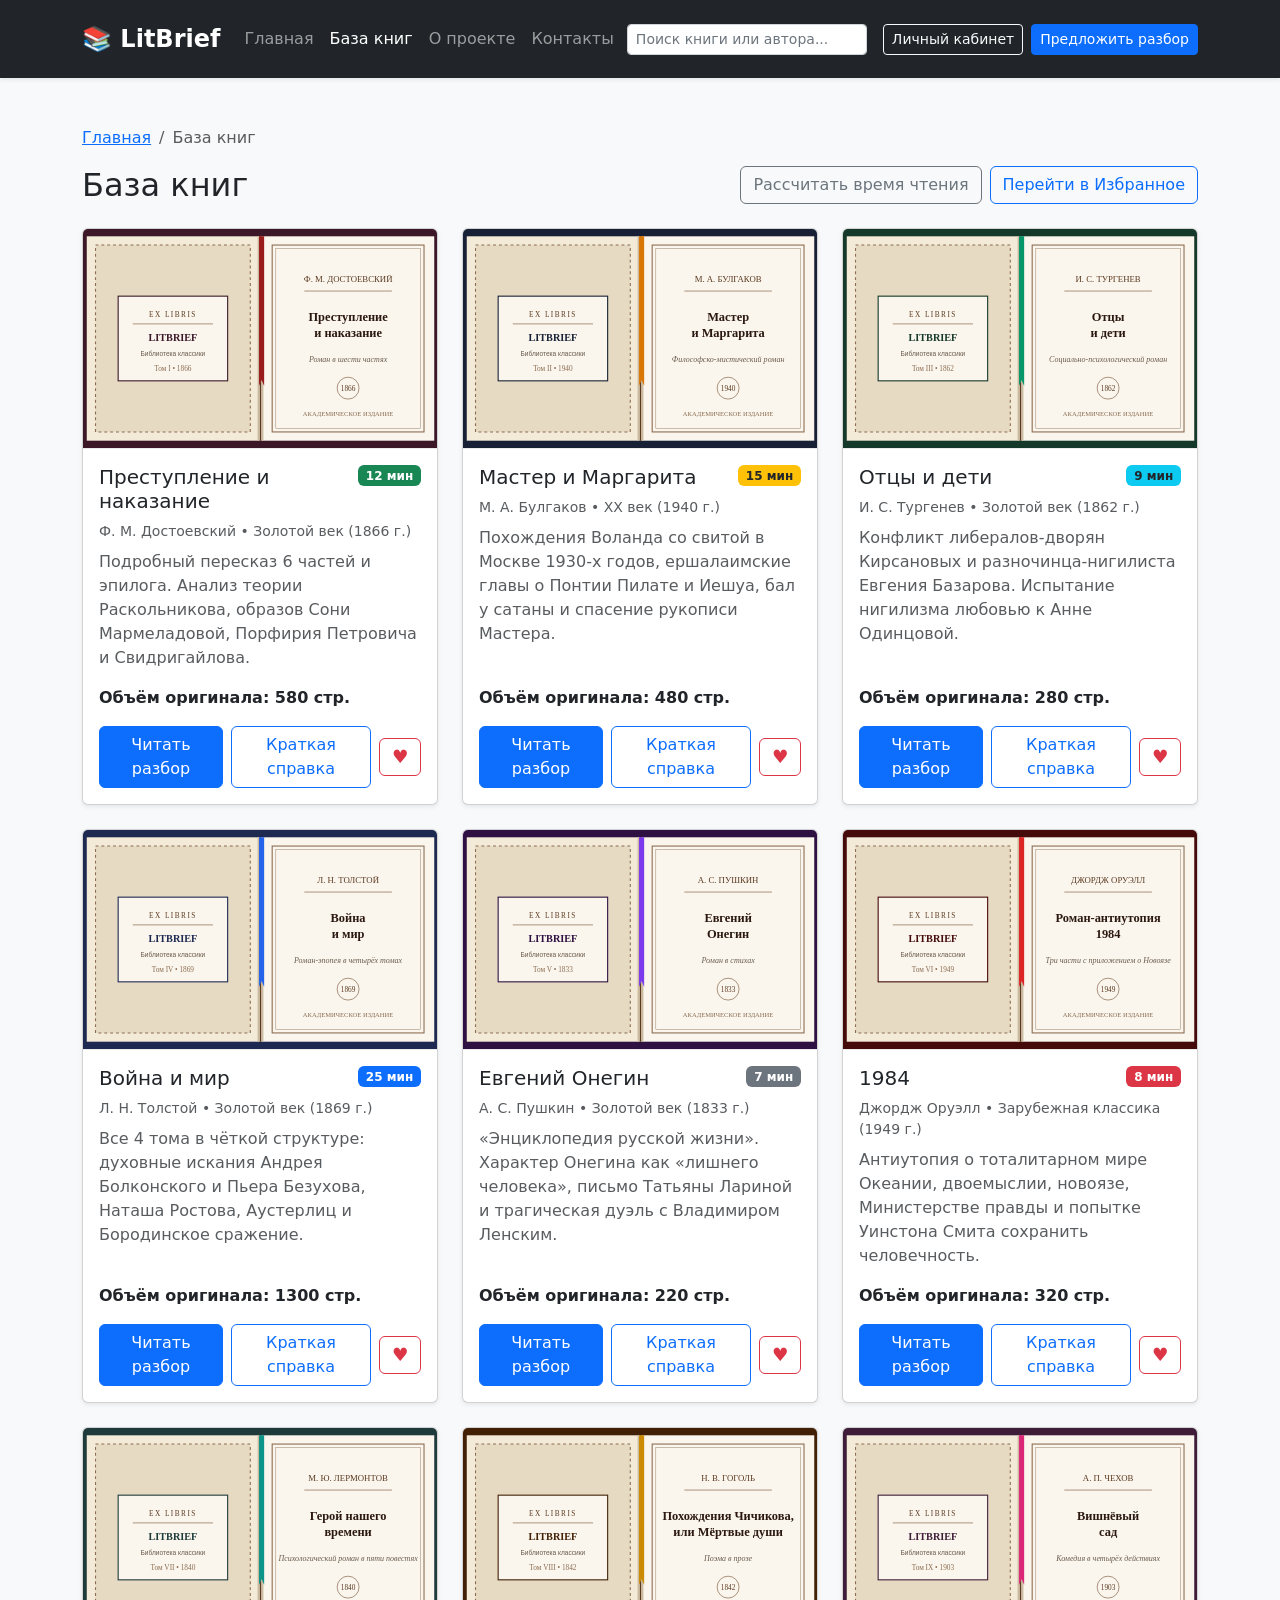
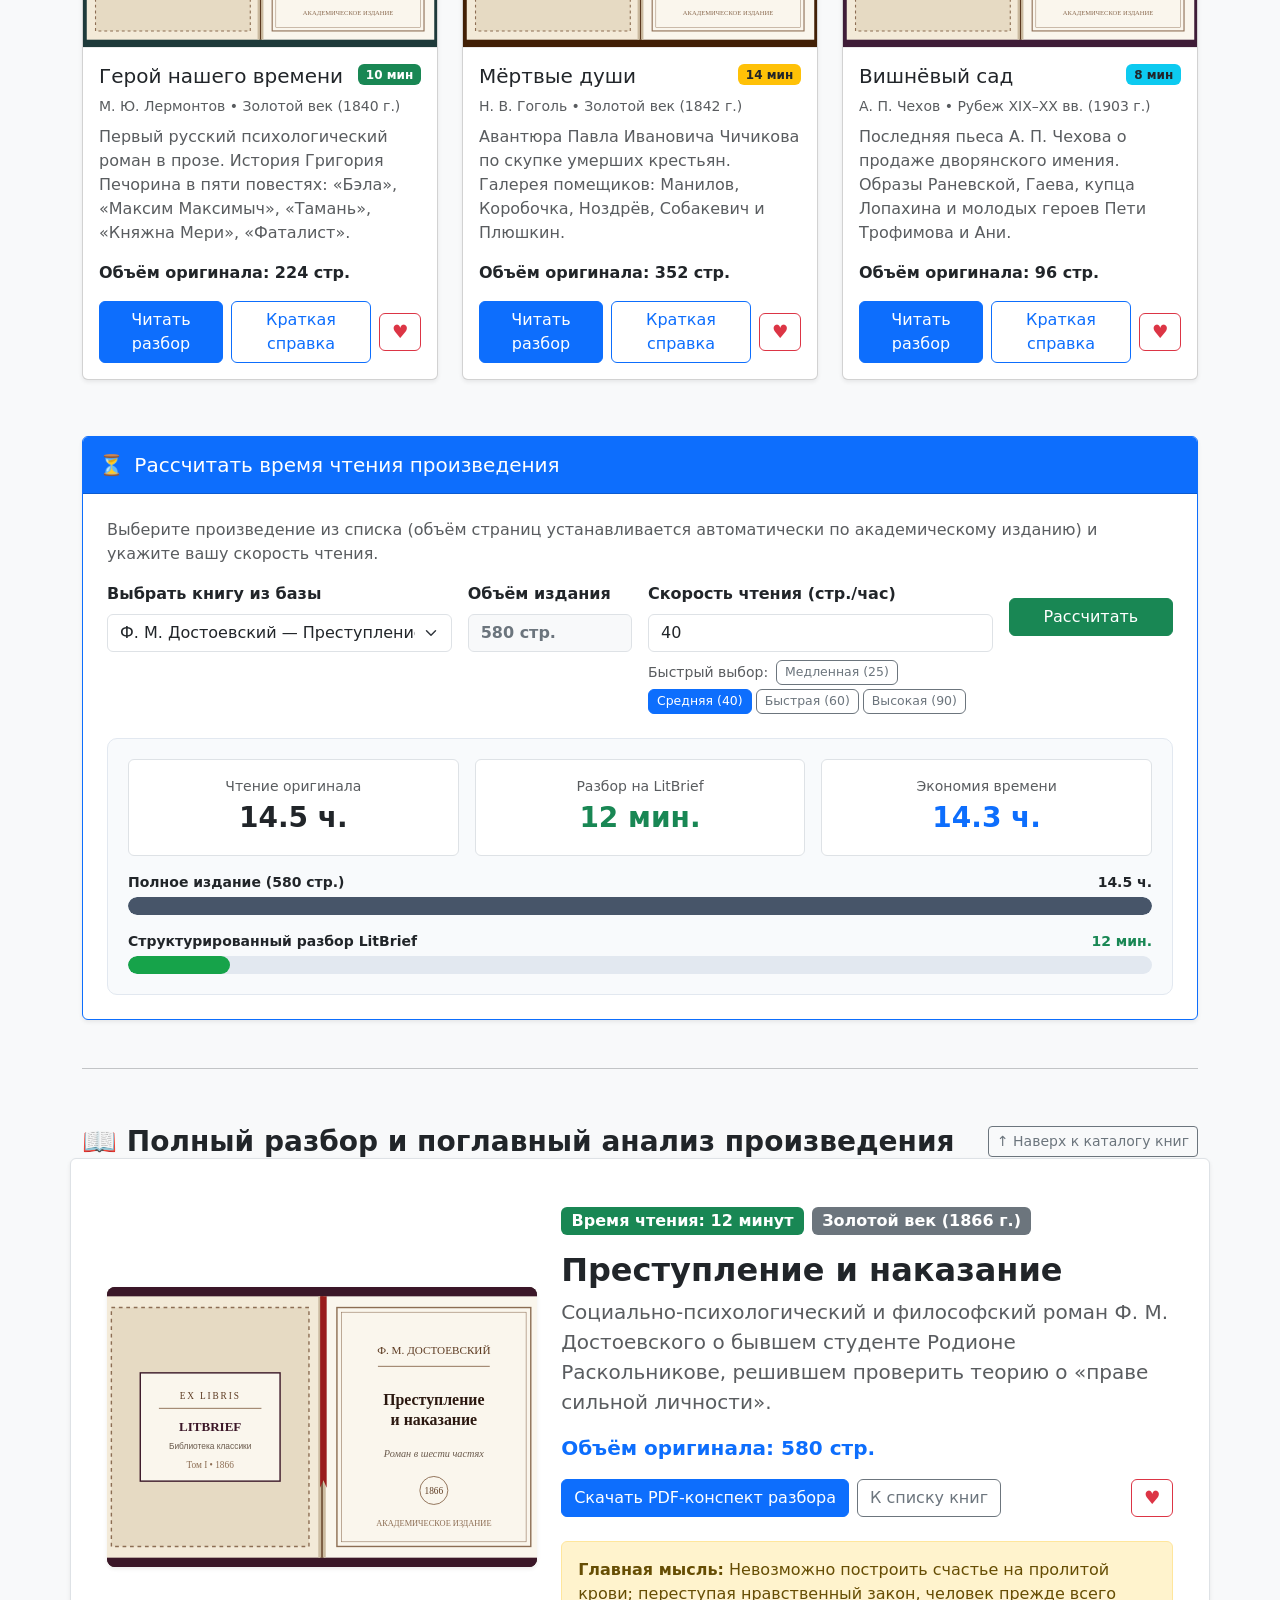
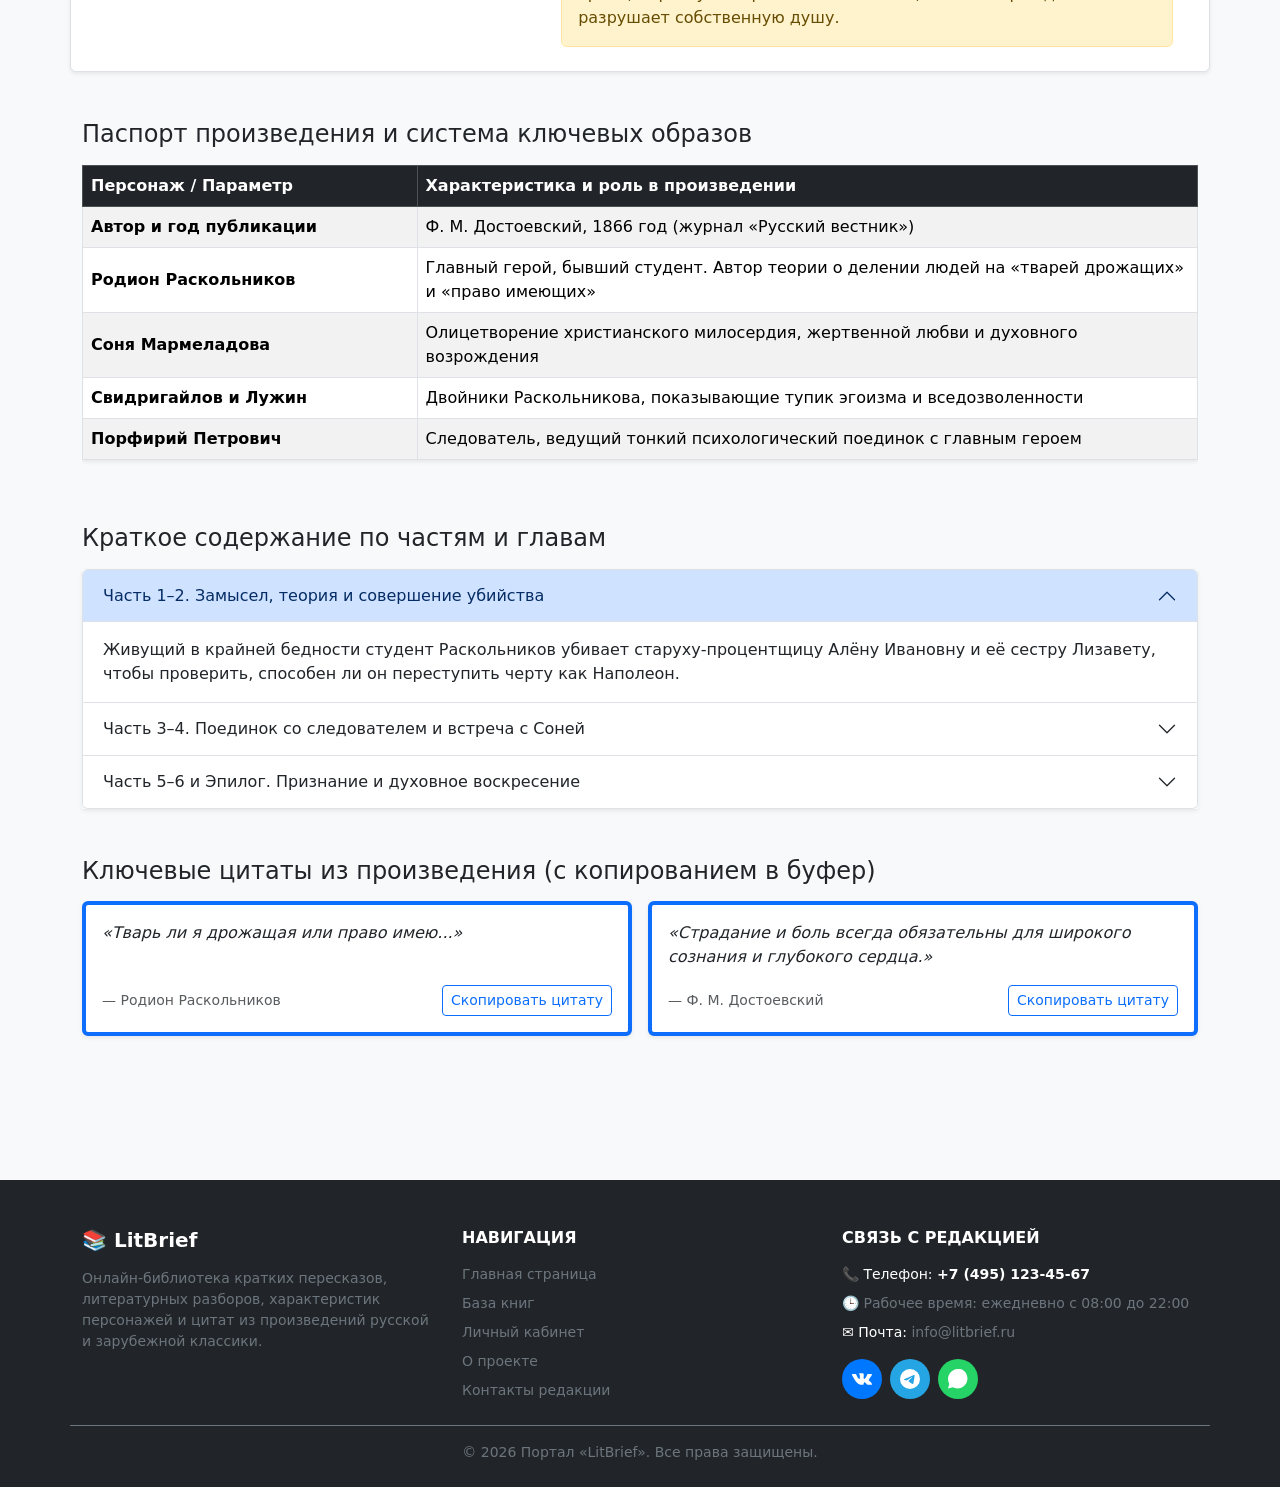
==== commit dc5e9e0d: "fix: delay book opening until scroll finishes and lock page count to selected book" ====
--- a/catalog.html
+++ b/catalog.html
@@ -68,7 +68,7 @@
     <!-- Сетка книг -->
     <div class="row g-4 mb-5" id="catalog-grid"></div>
 
-    <!-- КАЛЬКУЛЯТОР ВРЕМЕНИ ЧТЕНИЯ (ручной ввод скорости + готовые пресеты + плавная анимация) -->
+    <!-- КАЛЬКУЛЯТОР ВРЕМЕНИ ЧТЕНИЯ (фиксированный объём книги + выбор/ввод скорости чтения) -->
     <section id="reading-calc-section" class="my-5 pt-2">
       <div class="card border-primary shadow-sm">
         <div class="card-header bg-primary text-white py-3 d-flex justify-content-between align-items-center">
@@ -78,27 +78,34 @@
         </div>
         <div class="card-body p-4">
           <p class="text-muted mb-3">
-            Выберите произведение из списка, укажите объём страниц и введите собственную скорость чтения (или выберите одно из заготовленных значений ниже).
+            Выберите произведение из списка (объём страниц устанавливается автоматически по академическому изданию) и укажите вашу скорость чтения.
           </p>
           <form class="row g-3 align-items-start mb-4" onsubmit="return false;">
             <div class="col-12 col-lg-4">
               <label for="calc-book-preset" class="form-label fw-semibold">Выбрать книгу из базы</label>
               <select id="calc-book-preset" class="form-select">
-                <option value="580" selected>Ф. М. Достоевский — Преступление и наказание (580 стр.)</option>
-                <option value="480">М. А. Булгаков — Мастер и Маргарита (480 стр.)</option>
-                <option value="280">И. С. Тургенев — Отцы и дети (280 стр.)</option>
-                <option value="1300">Л. Н. Толстой — Война и мир (1300 стр.)</option>
-                <option value="220">А. С. Пушкин — Евгений Онегин (220 стр.)</option>
-                <option value="320">Дж. Оруэлл — 1984 (320 стр.)</option>
-                <option value="224">М. Ю. Лермонтов — Герой нашего времени (224 стр.)</option>
-                <option value="352">Н. В. Гоголь — Мёртвые души (352 стр.)</option>
-                <option value="96">А. П. Чехов — Вишнёвый сад (96 стр.)</option>
+                <option value="dostoevsky" selected>Ф. М. Достоевский — Преступление и наказание</option>
+                <option value="bulgakov">М. А. Булгаков — Мастер и Маргарита</option>
+                <option value="turgenev">И. С. Тургенев — Отцы и дети</option>
+                <option value="tolstoy">Л. Н. Толстой — Война и мир</option>
+                <option value="pushkin">А. С. Пушкин — Евгений Онегин</option>
+                <option value="orwell">Дж. Оруэлл — 1984</option>
+                <option value="lermontov">М. Ю. Лермонтов — Герой нашего времени</option>
+                <option value="gogol">Н. В. Гоголь — Мёртвые души</option>
+                <option value="chekhov">А. П. Чехов — Вишнёвый сад</option>
               </select>
             </div>
 
             <div class="col-12 col-sm-6 col-lg-2">
-              <label for="calc-pages" class="form-label fw-semibold">Объём (страниц)</label>
-              <input type="number" id="calc-pages" class="form-control" value="580" min="10" max="5000">
+              <label for="calc-pages" class="form-label fw-semibold">Объём издания</label>
+              <input
+                type="text"
+                id="calc-pages"
+                class="form-control bg-light fw-bold text-secondary"
+                value="580 стр."
+                readonly
+                title="Объём страниц фиксирован и зависит от выбранного произведения"
+              >
             </div>
 
             <div class="col-12 col-sm-6 col-lg-4">
@@ -108,8 +115,8 @@
                 id="calc-speed"
                 class="form-control"
                 value="40"
-                min="5"
-                max="300"
+                min="10"
+                max="250"
                 placeholder="Введите скорость (стр./ч)"
               >
               <div class="d-flex flex-wrap align-items-center gap-1 mt-2">
@@ -138,13 +145,13 @@
               <div class="col-12 col-md-4">
                 <div class="p-3 bg-white rounded border">
                   <div class="text-muted small">Разбор на LitBrief</div>
-                  <div class="fs-3 fw-bold text-success" id="calc-num-brief" data-val="14">14 мин.</div>
+                  <div class="fs-3 fw-bold text-success" id="calc-num-brief" data-val="12">12 мин.</div>
                 </div>
               </div>
               <div class="col-12 col-md-4">
                 <div class="p-3 bg-white rounded border">
                   <div class="text-muted small">Экономия времени</div>
-                  <div class="fs-3 fw-bold text-primary" id="calc-num-save" data-val="98">98%</div>
+                  <div class="fs-3 fw-bold text-primary" id="calc-num-save" data-val="14.3">14.3 ч.</div>
                 </div>
               </div>
             </div>
@@ -162,7 +169,7 @@
             <div>
               <div class="d-flex justify-content-between small fw-bold mb-1">
                 <span>Структурированный разбор LitBrief</span>
-                <span class="text-success" id="calc-bar-brief-label">14 мин.</span>
+                <span class="text-success" id="calc-bar-brief-label">12 мин.</span>
               </div>
               <div class="calc-bar-track">
                 <div id="calc-bar-brief" class="calc-bar-fill calc-bar-brief-color" style="width: 10%;"></div>
@@ -175,7 +182,7 @@
 
     <hr class="my-5">
 
-    <!-- ПОЛНЫЙ РАЗБОР ВЫБРАННОЙ КНИГИ (обложка открывается строго в рамке самой книги слева) -->
+    <!-- ПОЛНЫЙ РАЗБОР ВЫБРАННОЙ КНИГИ -->
     <section id="book-analysis-section" class="pt-2">
       <div class="d-flex flex-wrap justify-content-between align-items-center mb-4 gap-2">
         <h2 class="h3 fw-bold mb-0">📖 Полный разбор и поглавный анализ произведения</h2>
@@ -183,10 +190,10 @@
       </div>
 
       <div class="row g-4 align-items-center bg-white p-4 rounded shadow-sm border">
-        <!-- Левая колонка: Книга с открывающейся обложкой строго по размеру форзаца -->
+        <!-- Левая колонка: Книга с открывающейся обложкой -->
         <div class="col-12 col-lg-5">
           <div id="book-open-stage" class="book-frame-stage shadow-sm">
-            <!-- Закрытая обложка книги (открывается только поверх самой книги) -->
+            <!-- Закрытая обложка книги -->
             <div class="book-cover-overlay" id="book-cover-overlay" aria-hidden="true">
               <div class="book-cover-front">
                 <div class="text-uppercase small mb-2" style="letter-spacing: 2px; color: #fbbf24;" id="cover-overlay-author">Ф. М. ДОСТОЕВСКИЙ</div>
--- a/css/custom.css
+++ b/css/custom.css
@@ -143,11 +143,11 @@
 }
 
 /* ==========================================================================
-   АНИМАЦИЯ 2: Открывание обложки строго внутри рамки книги
+   АНИМАЦИЯ 2: Закрытая книга при прокрутке -> Медленное открывание обложки
    ========================================================================== */
 .book-frame-stage {
   position: relative;
-  perspective: 1200px;
+  perspective: 1300px;
   border-radius: 8px;
   overflow: hidden;
   background-color: #2b1810;
@@ -163,12 +163,24 @@
   will-change: transform, opacity;
 }
 
+/* Пока страница спускается к книге — обложка полностью закрыта */
+.book-frame-stage.is-closed .book-cover-overlay {
+  opacity: 1;
+  transform: rotateY(0deg);
+}
+
+.book-frame-stage.is-closed #detail-image {
+  filter: brightness(0.45);
+  transform: scale(0.96);
+}
+
+/* Когда прокрутка завершилась — книга плавно и неспешно открывается */
 .book-frame-stage.is-opening .book-cover-overlay {
-  animation: openBookCoverLocal 1.65s cubic-bezier(0.25, 1, 0.5, 1) forwards;
+  animation: openBookCoverSlow 2.4s cubic-bezier(0.22, 1, 0.36, 1) forwards;
 }
 
 .book-frame-stage.is-opening #detail-image {
-  animation: revealEndpaperLocal 1.65s cubic-bezier(0.25, 1, 0.5, 1) forwards;
+  animation: revealEndpaperSlow 2.4s cubic-bezier(0.22, 1, 0.36, 1) forwards;
 }
 
 .book-cover-front {
@@ -176,8 +188,8 @@
   height: 100%;
   background: linear-gradient(135deg, #3b1728 0%, #241019 100%);
   border: 2px solid #d4af37;
-  border-left: 10px solid #1a0b12;
-  box-shadow: inset 0 0 0 6px rgba(212, 175, 55, 0.22), 10px 0 25px rgba(0, 0, 0, 0.45);
+  border-left: 12px solid #16090e;
+  box-shadow: inset 0 0 0 6px rgba(212, 175, 55, 0.25), 10px 0 25px rgba(0, 0, 0, 0.5);
   display: flex;
   flex-direction: column;
   align-items: center;
@@ -187,28 +199,36 @@
   text-align: center;
 }
 
-@keyframes openBookCoverLocal {
+@keyframes openBookCoverSlow {
   0% {
     opacity: 1;
     transform: rotateY(0deg);
   }
-  20% {
+  18% {
     opacity: 1;
-    transform: rotateY(-8deg);
-  }
-  75% {
+    transform: rotateY(0deg);
+  }
+  45% {
+    opacity: 1;
+    transform: rotateY(-35deg);
+  }
+  85% {
     opacity: 0.95;
-    transform: rotateY(-105deg);
+    transform: rotateY(-108deg);
   }
   100% {
     opacity: 0;
-    transform: rotateY(-120deg);
-  }
-}
-
-@keyframes revealEndpaperLocal {
+    transform: rotateY(-125deg);
+  }
+}
+
+@keyframes revealEndpaperSlow {
   0% {
-    filter: brightness(0.65);
+    filter: brightness(0.45);
+    transform: scale(0.96);
+  }
+  20% {
+    filter: brightness(0.55);
     transform: scale(0.97);
   }
   100% {
@@ -218,7 +238,7 @@
 }
 
 /* ==========================================================================
-   АНИМАЦИЯ 3: Плавные шкалы сравнения времени чтения (без бликов)
+   АНИМАЦИЯ 3: Плавные шкалы сравнения времени чтения
    ========================================================================== */
 .calc-visual-box {
   background: #f8fafc;
